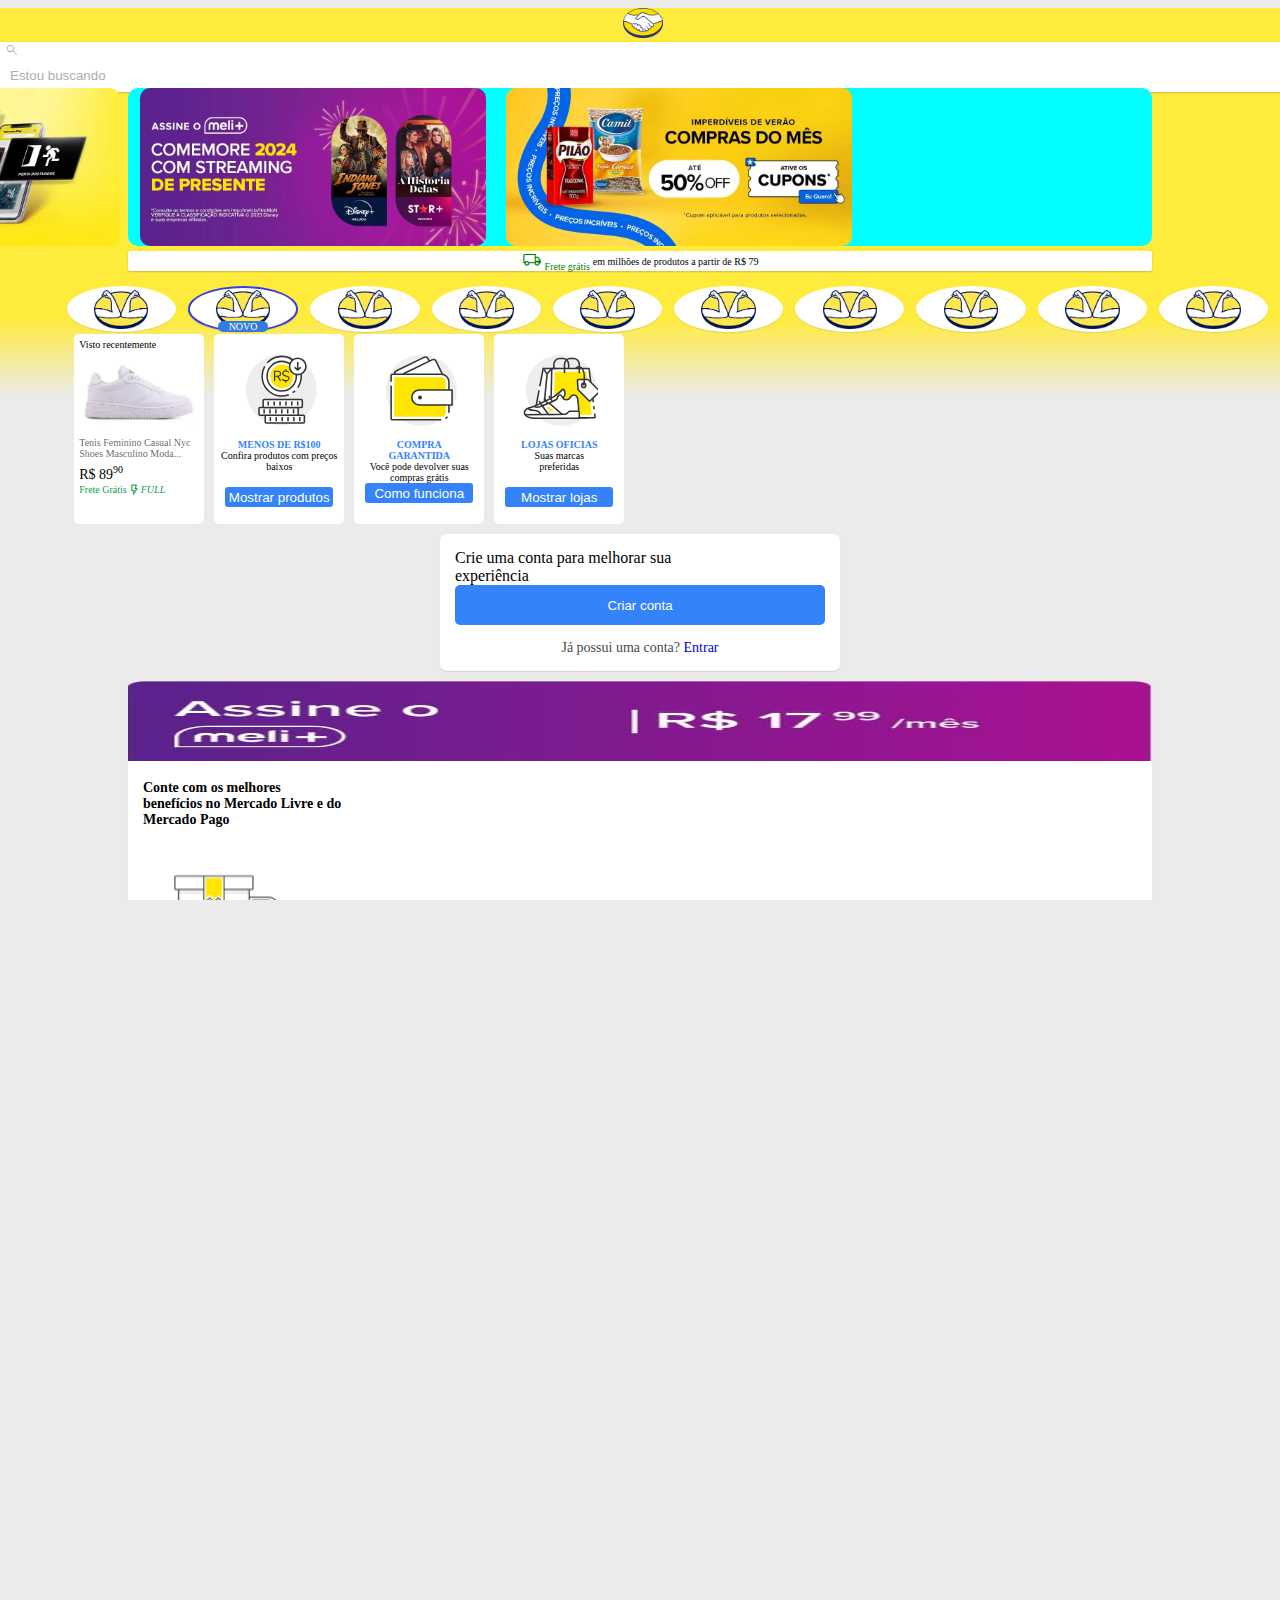
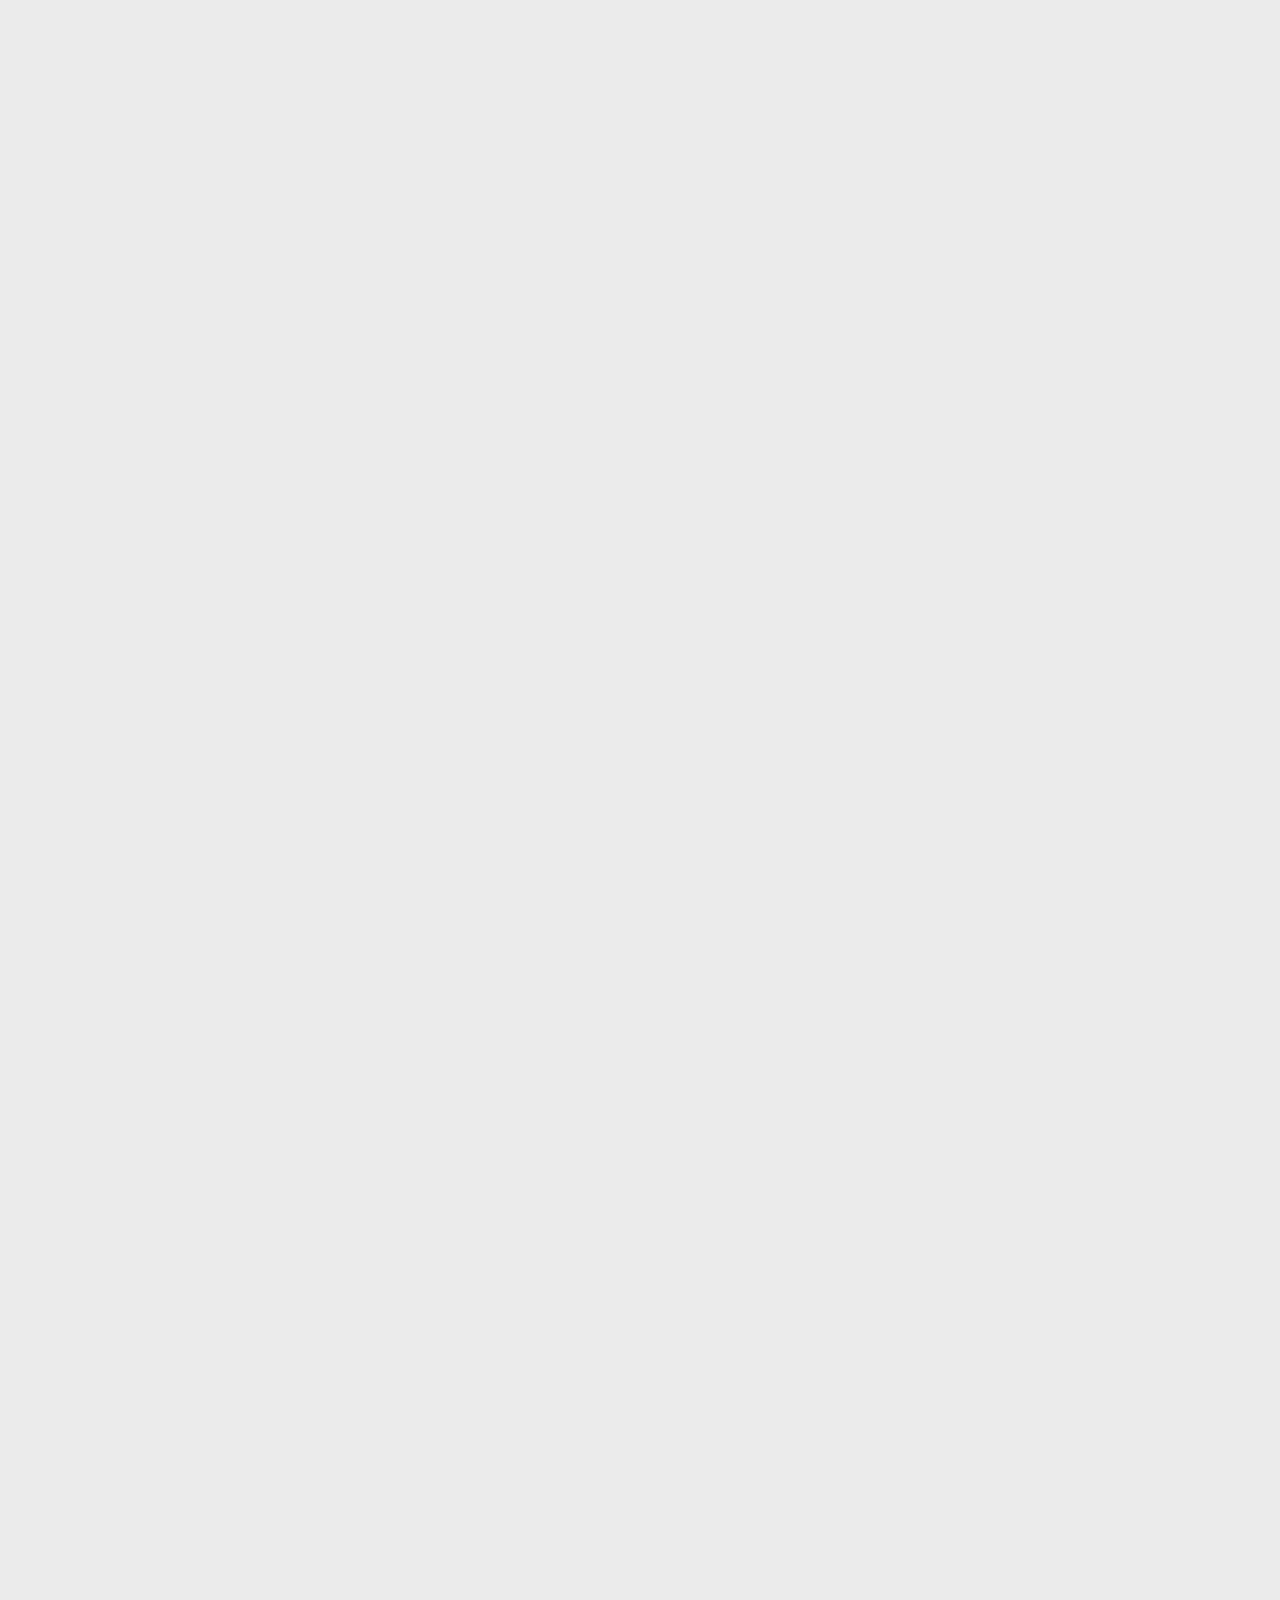
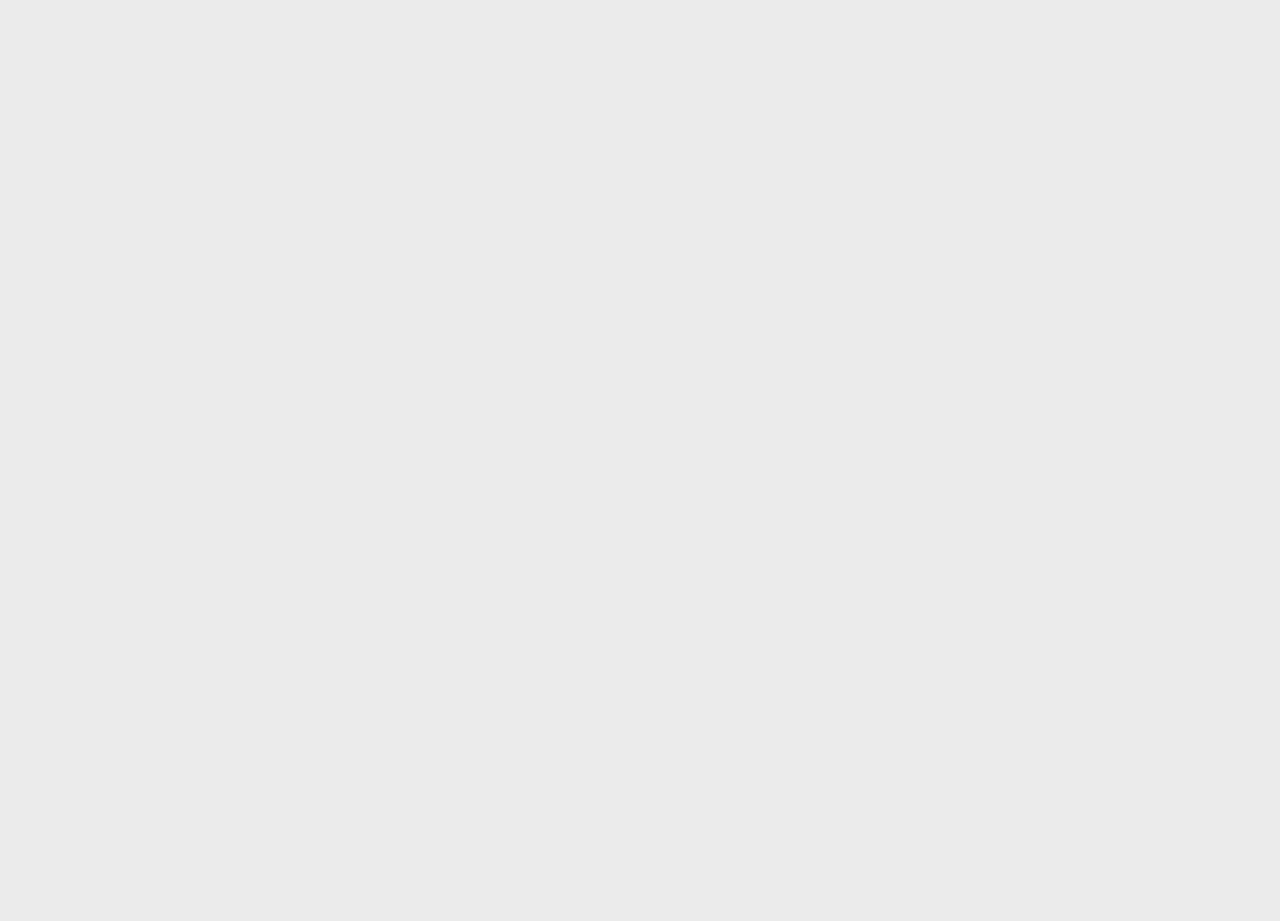
==== index.html @ 7c356e2c "adicionei slide 4" ====
<!DOCTYPE html>
<html lang="pt-BR">
<head>
    <meta charset="UTF-8">
    <meta name="viewport" content="width=device-width, initial-scale=1.0">
    <link href="https://cdn.jsdelivr.net/npm/bootstrap@5.3.2/dist/css/bootstrap.min.css" rel="stylesheet" integrity="sha384-T3c6CoIi6uLrA9TneNEoa7RxnatzjcDSCmG1MXxSR1GAsXEV/Dwwykc2MPK8M2HN" crossorigin="anonymous">
    <link rel="stylesheet" href="https://fonts.googleapis.com/css2?family=Material+Symbols+Outlined:opsz,wght,FILL,GRAD@20..48,100..700,0..1,-50..200"/>
    <link rel="stylesheet" href="https://fonts.googleapis.com/css2?family=Material+Symbols+Outlined:opsz,wght,FILL,GRAD@20..48,100..700,0..1,-50..200" />
    <link rel="stylesheet" href="style.css">
    <title>Document</title>
</head>
<body> 
    <header  class="container.fluid bgContainer">
        <div class="row">
            <div class="col-12 lineOne">
                <div class="row">
                    <div class="col-2 colLogo" >
                        <img class="img-fluid logoMercadoLivre" src="img/Mercado-Livre-Icon-Logo-Vector.svg-.png" alt="">
                    </div>
                    <div class="col-7 containerInput">
                        <div class="d-flex inputElements">
                            <span class="material-symbols-outlined">search</span>
                            <input class="searchInput" type="text" placeholder="Estou buscando">
                        </div>
                    </div>
                    <div class="col-3">
                        <div class="row conteinerIcons">
                            <div class="col-6 d-flex align-items-center justify-content-center">
                                <span class="material-symbols-outlined">menu</span>
                            </div>
                            <div class="col-6 d-flex align-items-center justify-content-start">
                                <span class="material-symbols-outlined">shopping_cart</span>
                            </div>
                        </div>
                    </div>
                </div>
            </div>
            <div class="col-12 linetwo">
                <div class="row secondLine">
                    <div class="col-1 d-flex justify-content-center align-items-center divIcon">
                        <span class="material-symbols-outlined">location_on</span>
                    </div>
                    <div class="col-10 textSecondLine">Digite seu endereço</div>
                </div>
            </div>
            <div class="col-12 gradient"></div>
        </div>
    </header>
    <div  class="container slide ">
        <div class="row d-flex justify-content-center">
            <div data-js="imagensContainer" class="col-10 col-sm-12" style="background-color: aqua;"></div>
            <!-- <div class="col-3">S</div> -->
        </div>
        <div class="row infosFrete">
            <div class="col-11"><span class="d-flex align-items-center"><span class="material-symbols-outlined">
                local_shipping
                </span>Frete grátis</span> em milhões de produtos a partir de R$ 79</div>
        </div>
    </div>
    <div>
        <div  class="containerSlide2">
            <div data-js="SecondimagensContainer" class="col-12"></div>
        </div>
        <div  class="containerSlide3">
            <div data-js="thirdImagensContainer" class="col-12">
                <div class="cards cardOne">
                    <p id="visto">Visto recentemente</p>
                   <figure class="imageContainer">
                    <img src="img/tenis.webp" alt="tenis branco visto de lado">
                   </figure>
                    <p>Tenis Feminino Casual Nyc Shoes Masculino Moda...</p>
                    <p><span class="preco">R$ 89<sup>90</sup></span></p>
                    <p>
                        <span class="frete">Frete Grátis
                        <span class="material-symbols-outlined rayIcon">flash_on</span> 
                        <span class="italic">FULL</span>
                        </span>
                    </p>
                </div>
                <div class="cards cardTwo">
                    <figure class="iconContainer">
                        <img src="svg/iconCoin.svg" alt="icon dinheiro">
                    </figure>
                    <p class="blueTitle">MENOS DE <span>R$100</span> </p>
                    <p class="description">Confira produtos com preços baixos</p>
                    <button class="blueButton">Mostrar produtos</button>
                </div>
                <div class="cards">
                    <figure class="iconContainer">
                        <img src="svg/iconwallet.svg" alt="icon segurança">
                    </figure>
                    <p class="blueTitle">COMPRA <br> GARANTIDA</p>
                    <p class="description compra">Você pode devolver suas compras grátis</p>
                    <button class="blueButton">Como funciona</button>
                </div>
                <div class="cards">
                    <figure class="iconContainer">
                        <img src="svg/iconShop.svg" alt="icon loja">
                    </figure>
                    <p class="blueTitle">LOJAS OFICIAS</p>
                    <p class="description">Suas marcas <br>  preferidas</p>
                    <button class="blueButton">Mostrar lojas</button>
                </div>
            </div>
        </div>    
    </div>
    <div  class="container-fluid loginCard">
        <div class="row ">
            <div class="col-12 loginContainer">
                <div class="col-12">
                    <p>Crie uma conta para melhorar sua <br> experiência</p>
                </div>
                <div class="col-12 buttonContainer">
                    <button>Criar conta</button>
                </div>
                <div class="col-12 signInContainer">
                    <p>Já possui uma conta? <a href="#">Entrar</a></p>
                </div>
            </div>
        </div>
    </div>
    <div  class="container-fluid">
        <div class="row">
            <div class="col-12 assineContainer">
                <div class="col-12 assineHeader">
                    <img src="img/assine.jpeg" alt="">
                </div>
                <div class="col-12 assineBody">
                    <p>Conte com os melhores<br> benefícios no Mercado Livre e do <br> Mercado Pago</p>
                    <div class="row">
                        <div class="col-2">
                            <img class="assineImagens" src="img/truck Icon.png" alt="">
                        </div>
                        <div class="col-10 assinarInternalText">Frete grátis em milhões de produtos a partir de R$29</div>
                    </div>
                    <div class="row">
                        <div class="col-2">
                            <img class="assineImagens" src="img/disney.jpg" alt="">
                        </div>
                        <div class="col-10 assinarInternalText">Disney<sup>+</sup> e Stars<sup>+</sup> sem custo</div>
                    </div>
                    <div class="row">
                        <div class="col-2">
                            <img class="assineImagens" src="img/diezer.png" alt="">
                        </div>
                        <div class="col-10 assinarInternalText">Deezer Premium 12 meses sem custo</div>
                    </div>
                    <div class="row">
                        <div class="col-2">
                            <img class="assineImagens" src="img/carro.png" alt="">
                        </div>
                        <div class="col-10 assinarInternalText">60% OFF no Ultrapasse e outros benefícios</div>
                    </div>
                </div>
                <div class="row assinarFooter">
                    <div class="col-10 assinarInternalText">Assinar o Meli+</div>
                    <div class="col-2 assinarIcon"><span class="material-symbols-outlined">
                        chevron_right
                        </span></div>
                </div>
            </div>
        </div>
    </div>
    <div  class="container-fluid">
        <div class="row">
            <div class="col-12 products">
                <div class="row produtosContainer">
                    <div class="col-12 productsHeader">Ofertas do dia</div>
                   
                        <div class="cards cardOne  cardsProducts">
                           <figure class="imageContainer">
                            <img width="150" height="150" decoding="async" src='img/prod4.jpeg' alt="">
                           </figure>
                            <div class="productsInternalTexts">
                                <p>Smartphone Samsung Galaxy A04e 64gb...</p>
                                <p><del>R$ 1.099</del></p>
                                <p><span class="preco">R$ 559<sup>49% OFF</sup></span></p>
                                <p class="subInfo">em <span>10x R$ 87,90 sem juros</span></p>
                                <p>
                                    <span class="frete">Frete Grátis
                                    <span class="material-symbols-outlined rayIcon">flash_on</span>
                                    <span class="italic">FULL</span>
                                    </span>
                                </p>
                            </div>
                        </div>
                        <div class="cards cardOne  cardsProducts">
                           <figure class="imageContainer">
                            <img width="150" height="150" decoding="async" src='img/prod3.jpeg' alt="">
                           </figure>
                            <div class="productsInternalTexts">
                                <p>Notebook Samsung Galaxy Book Go...</p>
                                <p><del>R$ 1.999</del></p>
                                <p><span class="preco">R$ 1.399<sup>30% OFF</sup></span></p>
                                <p class="subInfo">em <span>10x R$ 87,90 sem juros</span></p>
                                <p>
                                    <span class="frete">Frete Grátis
                                    <span class="material-symbols-outlined rayIcon">flash_on</span>
                                    <span class="italic">FULL</span>
                                    </span>
                                </p>
                            </div>
                        </div>
                        <div class="cards cardOne  cardsProducts">
                           <figure class="imageContainer">
                            <img width="150" height="150" decoding="async" src='img/prod2.jpeg' alt="">
                           </figure>
                            <div class="productsInternalTexts">
                                <p>Bicicleta Aro 29 Krw Alumínio 24 Vel Freio...</p>
                                <p><del>R$ 1.899</del></p>
                                <p><span class="preco">R$ 879<sup>53% OFF</sup></span></p>
                                <p class="subInfo">em <span>10x R$ 87,90 sem juros</span></p>
                                <p>
                                    <span class="frete">Frete Grátis
                                    <span class="material-symbols-outlined rayIcon">flash_on</span>
                                    <span class="italic">FULL</span>
                                    </span>
                                </p>
                            </div>
                        </div>
                        <div class="cards cardOne  cardsProducts">
                           <figure class="imageContainer">
                            <img width="150" height="150" decoding="async" src='img/prod1.jpeg' alt="">
                           </figure>
                            <div class="productsInternalTexts">
                                <p>Smart TV Smasumg BET-B HD 32" Bivolt</p>
                                <p><del>R$ 1.839</del></p>
                                <p><span class="preco">R$ 89<sup>40% OFF</sup></span></p>
                                <p class="subInfo">em <span>10x R$ 87,90 sem juros</span></p>
                                <p>
                                    <span class="frete">Frete Grátis
                                    <span class="material-symbols-outlined rayIcon">flash_on</span>
                                    <span class="italic">FULL</span>
                                    </span>
                                </p>
                            </div>
                        </div>
                
                    <div class="row assinarFooter">
                        <div class="col-10 assinarInternalText">Mostrar todas as ofertas</div>
                        <div class="col-2 assinarIcon"><span class="material-symbols-outlined">
                            chevron_right
                            </span></div>
                    </div>
                </div>
            </div>
        </div>
    </div>
    <div  class="container benefitsContainer">
        <div class="row ">
            <p>Benefícios em conteúdo</p>
            <div class="col-6 contentOne">
              <div class="cardBeneficio">
                <img class="centralIcon" src="img/disney.jpg" alt="">
               <figure class="bgImage">
                <img src="img/beneficio1.jpeg" alt="">
               </figure>
               <div class="gradientBlue"></div>
               <p class="mainText">Sem custo com Meli+</p>
               <p class="secondParagraphs">Disney<sup>+</sup> e Stars<sup>+</sup> </p>
              </div>
            </div>
            <div class="col-6 contentOne contentTwo">
                <div class="cardBeneficio">
                  <img class="centralIcon" src="img/hbo.png" alt="">
                 <figure class="bgImage">
                  <img src="img/bg2.jpeg" alt="">
                 </figure>
                 <div class="gradientBlue"></div>
                 <p class="mainText">15% OFF</p>
                 <p class="secondParagraphs2">HBO Max </p>
                </div>
              </div>
        </div>
    </div>
    <div  class="container-fluid">
        <div class="row">
            <div class="col-12 products">
                <div class="row produtosContainer">
                    <div class="col-12 productsHeader">Mais vendidos da semana</div>
                   
                        <div class="cards cardOne  cardsProducts">
                           <figure class="imageContainer">
                            <img width="150" height="150" decoding="async" src='img/liqui.jpeg' alt="">
                           </figure>
                            <div class="productsInternalTexts">
                                <p>Liquidificador Easy Power 550w 1,9 Litros</p>
                                <p><del>R$ 186,24</del></p>
                                <p><span class="preco">R$ 94<sup id="sup1">52</sup><sup id="sup2"> 49% OFF</sup></span></p>
                                <p class="subInfo">em <span>6x R$ 15,7 sem juros</span></p>
                                <p>
                                    <span class="frete">Frete Grátis
                                    <span class="material-symbols-outlined rayIcon">flash_on</span>
                                    <span class="italic">FULL</span>
                                    </span>
                                </p>
                            </div>
                        </div>
                        <div class="cards cardOne  cardsProducts">
                           <figure class="imageContainer">
                            <img width="150" height="150" decoding="async" src='img/caneta.jpeg' alt="">
                           </figure>
                            <div class="productsInternalTexts">
                                <p>kit Canetas Marcador Permanente Ponta...</p>
                                <p><span class="preco">R$ 101<sup id="sup1">50</sup></span></p>
                                <p class="subInfo">em <span>12x R$ 9,87</span></p>
                                <p>
                                    <span class="frete">Frete Grátis</span>
                                </p>
                            </div>
                        </div>
                        <div class="cards cardOne  cardsProducts">
                           <figure class="imageContainer">
                            <img width="150" height="150" decoding="async" src='img/som.jpeg' alt="">
                           </figure>
                            <div class="productsInternalTexts">
                                <p>Alto-falante jbl CLip 4 Portátil Com Bluetooth...</p>
                                <p><span class="preco">R$ 335</span></p>
                                <p class="subInfo">em 12x R$ 32,48 sem juros</p>
                                <p>
                                    <span class="frete">Frete Grátis
                
                                    </span>
                                </p>
                            </div>
                        </div>
                        <div class="cards cardOne  cardsProducts">
                           <figure class="imageContainer">
                            <img width="150" height="150" decoding="async" src='img/calça.jpeg' alt="">
                           </figure>
                            <div class="productsInternalTexts">
                                <p>Calça Jeans Sawary Feminina Boot Cut Flar...</p>
                                <p><del>R$ 159</del></p>
                                <p><span class="preco">R$ 118<sup id="sup1">75</sup><sup id="sup2">25% OFF</sup></span></p>
                                <p class="subInfo">em <span>12x R$ 11,54</span></p>
                                <p>
                                    <span class="frete">Frete Grátis</span>
                                </p>
                            </div>
                        </div>
                
                    <div class="row assinarFooter">
                        <div class="col-10 assinarInternalText">Ir para Mais Vendidos</div>
                        <div class="col-2 assinarIcon"><span class="material-symbols-outlined">
                            chevron_right
                            </span></div>
                    </div>
                </div>
            </div>
        </div>
    </div>

    <div   class="container-fluid categoriaContainer">
        <div class="row">
            <div class="col-12 promocard">
                <figure class="bgImgCard">
                    <img src="img/promo.jpeg" alt="">
                </figure>
                <figure class="iconCard">
                    <img src="img/vaio.jpeg" alt="">
                </figure>
                <div class="textsCard">
                    <p>TECNOLOGIA JAPONESA</p>
                    <p>GRANDES OFERTAS <br> PARA PRESENTEAR</p>

                    <a href="#">Confira
                        <span class="material-symbols-outlined">
                            chevron_right
                            </span>
                    </a>
                </div>
            </div>
        </div>
    </div>

    <div  class="container-fluid categoriaContainer">
        <did class="row">
            <p>Categorias</p>
            <div class="col-12 cardsContainer">
                <div class="categoriaCard">
                    <figure>
                        <img src="img/carro2.webp" alt="">
                    </figure>
                    <p>Carros, Motos e Outros</p>
                </div>
                <div class="categoriaCard">
                    <figure>
                        <img src="img/pneu.webp" alt="">
                    </figure>
                    <p>Carros, Motos e Outros</p>
                </div>
                <div class="categoriaCard">
                    <figure>
                        <img src="img/cadeira.webp" alt="">
                    </figure>
                    <p>Casa, Móveis e Decoração</p>
                </div>
                <div class="categoriaCard">
                    <figure>
                        <img src="img/roupa.webp" alt="">
                    </figure>
                    <p>Calçados, Roupas e...</p>
                </div>
                <div class="categoriaCard">
                    <figure>
                        <img src="img/notebook.webp" alt="">
                    </figure>
                    <p>Informática</p>
                </div>
                <div class="categoriaCard">
                    <figure>
                        <img src="img/home_mobile-button-category.webp" alt="">
                    </figure>
                    <p>Celulares e Telefones</p>
                </div>
                <div class="categoriaCard">
                    <figure>
                        <img src="img/lavar roupa.webp" alt="">
                    </figure>
                    <p>Eletrodomésticos</p>
                </div>
                <div class="categoriaCard">
                    <figure>
                        <img src="img/ferramenta.webp" alt="">
                    </figure>
                    <p>Ferramentas</p>
                </div>
                <div class="categoriaCard">
                    <figure>
                        <img src="img/home_audio-92-category.webp" alt="">
                    </figure>
                    <p>Eletrônicos, Áudio e Vídeo</p>
                </div>
            </div>
        </did>
    </div>
    <div class="container-fluid containerSlide4">
        <div class="row slide4">
           <div data-js="slide4Container" class="slide4Container">
            <div data-js="slide1" class="col-12 slide1">
                <img src="svg/iconCoin.svg" alt="">
                <p class="firstp">Escolha como pagar</p>
                <p>Com o Mercado Pago, você paga com cartão, boleto ou Pix. Você
                    também pode pagar até 12x no boleto com o Mercado Crédito.
                </p>
                <p class="blueTitle">Como pagar com Mercado Pago</p>
            </div>
            <div data-js="slide1" class="col-12 slide1">
                <img src="svg/iconwallet.svg" alt="">
                <p class="firstp">Escolha como pagar</p>
                <p>Com o Mercado Pago, você paga com cartão, boleto ou Pix. Você
                    também pode pagar até 12x no boleto com o Mercado Crédito.
                </p>
                <p class="blueTitle">Como pagar com Mercado Pago</p>
            </div>
            <div data-js="slide1" class="col-12 slide1">
                <img src="svg/iconShop.svg" alt="">
                <p class="firstp">Escolha como pagar</p>
                <p>Com o Mercado Pago, você paga com cartão, boleto ou Pix. Você
                    também pode pagar até 12x no boleto com o Mercado Crédito.
                </p>
                <p class="blueTitle">Como pagar com Mercado Pago</p>
            </div>
           </div>
           <div>abs</div>
        </div>
    </div>

    <script src="app.js"></script>
</body>
</html>
---- style.css ----
:root {
    --greenText: #0f9e54;
    --blueText: #3483fa;
    --elementsColor: #fff;
}


* {
    margin: 0;
    padding: 0;
    box-sizing: border-box;
}

body,
html {
    height: 100vh;
    overflow-x: hidden;
    background-color: #ebebeb;
}

.bgContainer {

    background-color: #ffeb3b;
    height: 280px;
}

.lineOne {
    margin-top: 8px;
}

.colLogo {
    /* background-color: antiquewhite; */
    margin: 0px;
    padding: 0px;
    text-align: center;
}

.logoMercadoLivre {
    margin-left: 6px;
    /* height: 40px; */
    width: 40px;
    height: 30px;
}

.containerInput {
    margin: 0px;
    padding: 0px;
}

.inputElements {
    background-color: white;
    box-shadow: 0 1px 2px 0 rgba(0, 0, 0, .2);
}

.inputElements span {
    width: 24px;
    display: flex;
    justify-content: center;
    align-items: center;
    font-size: 16px;
    color: gray;
    font-weight: 200;
}

.searchInput {
    width: 100%;
    outline: none;
    border: none;
    border-radius: 2px;
    /* height: 100%; */
    padding-left: 10px;
    height: 34px;

}

.searchInput::placeholder {
    color: rgb(173, 173, 173);
}

.conteinerIcons>div>span {
    font-weight: 200;
    padding: 0px;
    margin: 0px;
    font-size: 28px;
}

.conteinerIcons>div {
    padding: 0px;
    margin: 0px;

}

.conteinerIcons>div:nth-child(2) {
    display: flex;
    align-items: center;

}

.secondLine {
    margin-top: 12px;
    font-size: 13px;
    color: rgb(122, 122, 122);
}

.divIcon {
    /* background-color: cadetblue; */
    text-align: center;
}

.divIcon>span {
    width: 10%;
    font-size: 13px;
}

.textSecondLine {
    padding: 0px;
}

.gradient {
    position: relative;
    margin-top: 25px;
    height: 190px;
    background-image: linear-gradient(180deg, #ffeb3b 50%, #ebebeb 92%);
}

.slide {
    position: relative;
    top: -200px;
    /* background-color: rebeccapurple;  */
    margin: 0px;
    padding: 0px;
    margin: 0 auto;

}

[data-js="imagensContainer"] {
    display: flex;
    padding: 0;
    /* overflow-x: scroll; */
    scrollbar-width: thin;
    border-radius: 10px;
    /* max-width: 346px; */
    min-width: 345px;
    height: 158.22px;
    margin: 0 auto;
    width: 80%;
}

/* [data-js="imagensContainer"]::-webkit-scrollbar {
    display: none;

} */

[data-js="imagensContainer"] img {
    min-width: 338px;
    width: 100%;
    height: 100%;
    transition: 0.4s cubic-bezier(0.25, 0.46, 0.45, 0.94);
    border-radius: 10px;
}

.item {
    max-width: 100%;
    transition: 0.4s cubic-bezier(0.25, 0.46, 0.45, 0.94);
    margin: 0px 20px 0px 0px;
    /* transform: translateX(-5px); */
}



.item:first-child {
    margin-left: -106%;
}

.infosFrete {
    display: flex;
    justify-content: center;
    /* margin: 0 auto; */
    font-size: 10px;
    height: 20px;
    /* text-align: center; */
    margin-top: 5px;
    /* width: 350px; */
}

.infosFrete div {
    display: flex;
    justify-content: center;
    align-items: center;
    min-width: 342px;
    margin: 0 auto;
    width: 80%;
    /* background-color: rgb(22, 115, 197); */
    border-radius: 2px;
    background-color: #ffffff;
    box-shadow: 0 1px 2px 0 rgba(0, 0, 0, .2);
    padding: 3px;
}

.infosFrete div span span {
    font-weight: 300;
    font-size: 20px;

}

.infosFrete div span {
    color: green;
    margin-right: 3px;

}

.containerSlide2 {
    /* background-color: #0f9e54;  */
    position: relative;
    display: flex;
    align-items: center;
    justify-content: center;
    top: -190px;
}

[data-js="SecondimagensContainer"] {
    position: relative;
    display: flex;
    /* top: -180px; */
    font-size: 10px;
    margin: 0 auto;
    overflow-x: scroll;
    /* background-color: aquamarine; */
    padding-left: 5.2%;

}

[data-js="SecondimagensContainer"]::-webkit-scrollbar {
    display: none;

}

.imgAndTextContainer {
    display: flex;
    flex-direction: column;
    align-items: center;
    text-align: center;
    position: relative;
    /* padding: 0px 6px; */
    /* margin: 0 auto; */
    margin: 5px 12px -12px 0px;
}

.imgAndTextContainer:first-child {
    padding: 0px;
}

.imgAndTextContainer:nth-child(1) {
    /* background-color: #a36f28; */
    margin-left: 0px;

}

.imgAndTextContainer:nth-child(2)::before {
    position: absolute;
    content: 'NOVO';
    width: 50px;
    top: 35px;
    border-radius: 10px;
    color: white;
    background-color: rgb(52, 122, 226);

}

.circImg {
    display: flex;
    flex-direction: column;
    align-items: center;
    justify-content: center;
    border-radius: 50%;
    background-color: rgb(255, 255, 255);
    /* margin-right: 10px; */
    min-width: 46px;
    height: 46px;
    box-shadow: 0 1px 1px 0 rgba(0, 0, 0, .1)
}

.imgAndTextContainer:nth-child(2) .circImg {
    border: 2px solid rgb(52, 64, 226);
}

[data-js="SecondimagensContainer"] img {
    width: 50%;

}

.imgAndTextContainer p {
    margin-top: 3px;
}

.containerSlide3 {
    position: relative;
    top: -190px;
    /* background-color: rgb(168, 62, 62); */
    margin: 0 auto;
    /* max-width: 346px; */


}

[data-js="thirdImagensContainer"] {
    /* max-width: 420px; */
    display: flex;
    flex-direction: row;
    overflow-x: scroll;
    padding-left: 5.8%;
    /* background-color: #cbf876; */
    margin-bottom: 10px;

}

[data-js="thirdImagensContainer"]::-webkit-scrollbar {
    display: none;

}

.cards {
    font-size: 12px;
    min-width: 130px;
    max-width: 130px;
    background-color: white;
    padding: 5px;
    border-radius: 5px;
    font-size: 10px;
    max-height: 190px;
    min-height: 190px;
}

.cards:not(.cardOne) {
    margin-left: 10px;
    text-align: center;
}

#visto {
    font-weight: 500;
    margin: 0px 0px 12px 0px;
    font-size: 10px;
}

.cardOne p:nth-child(1) {
    font-weight: 300;
    margin: 0px 0px 12px 0px;
    font-size: 13px;
}

.cardOne p:nth-child(3) {
    margin-bottom: 5px;
    color: #0000009f;
}

.cardOne sup {
    top: -0.3em;

}

.cardOne figure {
    width: 100%;
    margin: 0px 0px 10px 0px;
}

.cardOne figure img {
    width: 120px;
}

.cardOne figure img {
    width: 100%;
}

.cardOne p:nth-child(4) {
    margin-bottom: 0px;
    margin-top: 4px;

}

.cardOne .preco {
    font-size: 14px;
    font-weight: 400;
    color: #000000;

}

.cardOne .preco sup {
    font-size: 10px;

}

.cardOne .frete {
    display: flex;
    align-items: center;
    color: var(--greenText);
    font-size: 10px;
    /* background-color: var(---greenText); */
}

.cardOne .rayIcon {
    font-size: 14px;

}

.cardOne .italic {
    font-style: italic;
}


.iconContainer {
    margin: 10px 0px;
}

.iconContainer img {
    width: 65%;

}

.blueTitle {
    font-weight: 600;
    margin: 0px;
    color: var(--blueText);
}

.description {
    margin: 0px 0px 15px 0px;
}

.blueButton {
    width: 90%;
    color: white;
    border: none;
    background-color: var(--blueText);
    height: 20px;
    border-radius: 3px;

}

.compra {
    margin: 0px;
}


.loginCard {
    position: relative;
    top: -190px;
    margin-bottom: 10px;
    /* background-color: #0f9e54; */
}

.loginContainer {
    margin: 0 auto;
    max-width: 400px;
    background-color: var(--elementsColor);
    /* width: 94%; */
    /* min-width: 350px; */
    padding: 15px;
    border-radius: 7px;
    min-width: 342px;
    width: 80%;
    box-shadow: 0 1px 1px 0 rgba(0, 0, 0, .1)
}

.oi {
    height: 100vh;
}

.buttonContainer button {
    width: 100%;
    margin: 0px;
    height: 40px;
    border: none;
    background-color: var(--blueText);
    color: var(--elementsColor);
    border-radius: 5px;
    font-weight: 400;
}

.signInContainer {
    text-align: center;
    margin-top: 15px;
}

.signInContainer p {
    font-size: 14px;
    color: #494949;
}

.signInContainer a {
    text-decoration: none;
}

.assineContainer {
    margin: 0 auto;
    position: relative;
    top: -190px;
    background-color: var(--elementsColor);
    border-radius: 7px;
    min-width: 342px;
    width: 80%;
    padding: 0px;
    box-shadow: 0 1px 1px 0 rgba(0, 0, 0, .1);
    margin-bottom: 15px;

}

.assineHeader {
    margin: 0px;
}

.assineHeader img {
    width: 100%;
    height: 80px;
}

.assineBody {
    padding: 15px;

}

.assineBody>p {
    font-size: 14px;
    font-weight: 600;
}

.assineImagens {
    width: 120%;
}


.assineBody .row {
    display: flex;
    align-items: center;
    margin-bottom: 10px;
}

.assinarInternalText {
    font-size: 14px;
}


.assinarFooter {
    width: 100%;
    margin: 0px !important;
    /* padding: 0px; */
    /* height: 30px; */
    padding: 9px 0px;
    /* background-color: #0f9e54; */
    border-top: 1px solid rgba(131, 131, 131, 0.24);
    font-weight: 500;
    color: var(--blueText);

}

.assinarInternalText {
    display: flex;
    align-items: center;
}

.assinarInternalText sup {
    margin: 9px 4px 0px 0px;
}

.assinarIcon {
    padding: 0px;
    display: flex;
    align-items: center;
    justify-content: end;
}

.products {
    position: relative;
    top: -190px;
    /* background-color: #3483fa; */
    display: flex;
    justify-content: center;

}

.produtosContainer {
    background-color: var(--elementsColor);
    /* padding: 10px; */
    display: flex;
    justify-content: center;
    flex-wrap: wrap;
    /* width: 90%; */
    min-width: 342px;
    width: 80%;
    margin: 0px;
    border-radius: 5px;
    box-shadow: 0 1px 1px 0 rgba(0, 0, 0, .1);
}

.produtosGrid {
    display: none;
    margin: 0px;
    display: grid;
    grid-template-columns: repeat(2, 170px);
    grid-template-rows: repeat(2, 220px);
    /* height: 300px; */
    /* border: 1px solid gray; */
}

.cardsProducts {
    /* display: none; */
    max-width: 170px;
    min-height: 295px;
    border: 1px solid rgba(134, 134, 134, 0.082);
    padding: 2px;
    border-radius: 0px;

}

.cardsProducts figure img {
    background-color: rgba(224, 27, 27, 0.815);
}

.productsHeader {
    padding: 10px;
    font-weight: 500;
}

.productsInternalTexts {
    padding: 0px 0px 0px 8px;
}

.productsInternalTexts .preco {
    /* color: #3483fa; */
    font-size: 22px;
}

.subInfo {
    font-size: 9px;
}

.subInfo span {
    color: var(--greenText);
}

.subInfo {
    font-size: 9px;
}

del {
    color: #757575;
}

.productsInternalTexts p sup {
    color: var(--greenText);
    margin-left: 2px;
    top: -0.9em;
}

.productsInternalTexts p:nth-child(1) {
    margin: 0px 0px 6px 0px;

}

.productsInternalTexts p:nth-child(2) {
    margin: 0px 0px -8px 0px;


}

.productsInternalTexts p:nth-child(3) {
    margin: 4px 0px -5px 0px;
    /* background-color: #0f9e54; */

}

.productsInternalTexts .frete {
    margin: 10px 0px 0px 0px;
    /* background-color: #0f9e54; */

}

.productsInternalTexts .italic {
    font-weight: 800;

}


.benefitsContainer {
    position: relative;
    top: -180px;
    margin-bottom: 20px;

}

.benefitsContainer .row {
    margin: 0 auto;
    min-width: 342px;
    height: 240px;
    width: 80%;
    background-color: var(--elementsColor);
    border-radius: 5px;
    box-shadow: 0 1px 1px 0 rgba(0, 0, 0, .1);
}

.benefitsContainer .row p:first-child {
    display: flex;
    align-items: center;
    margin: 0px;
    border-bottom: 1px solid rgba(134, 134, 134, 0.123);
    border-radius: 5px 5px 0px 0px;
    font-weight: 600;
}

.contentOne {
    text-align: center;
    padding: 0px 4px 0px 12px;
    height: 170px;
}

.contentTwo {
    padding: 0px 12px 0px 4px;
}

.cardBeneficio {
    margin-top: 12px;
    border-radius: 5px;
    text-align: center;
    position: relative;
    height: 170px;
    background-color: #01061d;
}

.bgImage {
    width: 100%;
    border-radius: 5px;
}

.bgImage img {
    width: 100%;
    border-radius: 5px;
}

.centralIcon {

    position: absolute;
    top: 35px;
    left: 54px;
    width: 45px;
    z-index: 2;
    border-radius: 5px;
}

.gradientBlue {
    position: absolute;
    height: 50%;
    top: 31px;
    width: 100%;
    background-image: linear-gradient(180deg, #ff478700 0%, #01061d 100%, #01061d 100%);
}

.mainText {
    position: absolute;
    color: white;
    top: 90px;
    margin: 0px;
    font-weight: 500;
    line-height: 20px;
    width: 100%;
    text-align: center;
}

.secondParagraphs {
    width: 100%;
    position: absolute;
    top: 130px;
    font-size: 11px;
    margin: 0px;
    color: gray;
    text-align: center;
}

.secondParagraphs sup {
    top: -3px;
}

.secondParagraphs2 {
    width: 100%;
    position: absolute;
    top: 108px;
    font-size: 11px;
    margin: 0px;
    color: gray;
    text-align: center;
}

#sup1 {
    /* top: 1px; */
    color: black;
}

#sup2 {
    top: -7px;
    margin-left: 1px;
    font-size: 11px;
}

.categoriaContainer {
    position: relative;
    top: -180px;
    padding: 0px;
    margin-bottom: 10px;
}

.categoriaContainer .row {
    margin: 0 auto;
    min-width: 342px;
    width: 80%;
    background-color: var(--elementsColor);
    border-radius: 5px;
}

.categoriaContainer .row>p {
    display: flex;
    align-items: center;
    margin: 0px;
    height: 40px;
    font-weight: 500;
    border-bottom: 1px solid rgb(226, 226, 226);
}

.cardsContainer {
    display: flex;
    flex-wrap: wrap;
    /* background-color: #3483fa; */
    margin: 5px 0px;
}

.categoriaCard {
    background-color: white;
    max-width: 100px;
    margin: 3px;
    border-radius: 5px;
    border: 1px solid rgb(226, 226, 226);
}

.categoriaCard figure {
    width: 100%;
    background-color: #f1f1f1;
    margin: 0px;
    border-radius: 5px;
    text-align: center;
}

.categoriaCard figure img {
    width: 90%;
}

.categoriaCard p {
    text-align: center;
    font-size: 10px;
    font-weight: 500;
    margin: 3px 0px;
    padding: 10px;
}

.promocard {
    padding: 0px;
    position: relative;
    background-color: #ffc21b;
    border-radius: 5px;
}

.bgImgCard {
    margin: 0px;
    padding: 0px;
    width: 100%;
    border-radius: 5px;
}

.bgImgCard img {
    width: 100%;
    border-radius: 5px 5px 0px 0px;
}

.iconCard {
    position: absolute;
    width: 70px;
    border-radius: 5px;
    bottom: 100px;
    left: 15px;
}

.iconCard img {
    border-radius: 5px;
    /* position: absolute; */
    width: 100%;
}

.textsCard {
    padding: 20px;
}

.textsCard p {
    margin: 0px;
}

.textsCard p:nth-child(1) {
    font-size: 10px;
    font-weight: 500;

}

.textsCard p:nth-child(2) {
    font-weight: 600;

}

.textsCard a {
    display: flex;
    align-items: center;
    text-decoration: none;
    color: #000000;
    font-weight: 600;
    font-size: 10px;

}

.containerSlide4{
    position: relative;
    top: -180px;
    background-color: var(--blueText);
    padding: 0px;

}

.containerSlide4 .row{
    text-align: center;
    margin: 0 auto;
    width: 100%;
    max-width: 384px;
    background-color: var(--elementsColor);
    margin: 0px;
}

.slide4Container{
    display: flex;
    overflow-x: scroll;
}
.slide4Container::-webkit-scrollbar{
    display: none;
}

.slide1{
    padding: 10px;
}

.slide1 p{
    margin: 0px;
    
}
.firstp{
    font-weight: 400;
    font-size: 20px;
   
}

.slide1 p:not(.firstp){
    padding: 5px;
   font-size: 14px;

}

.slide1 p:nth-child(3){
    margin: 0 auto;
   width: 90%;

}

.slide1 img{
   width: 30%;

}
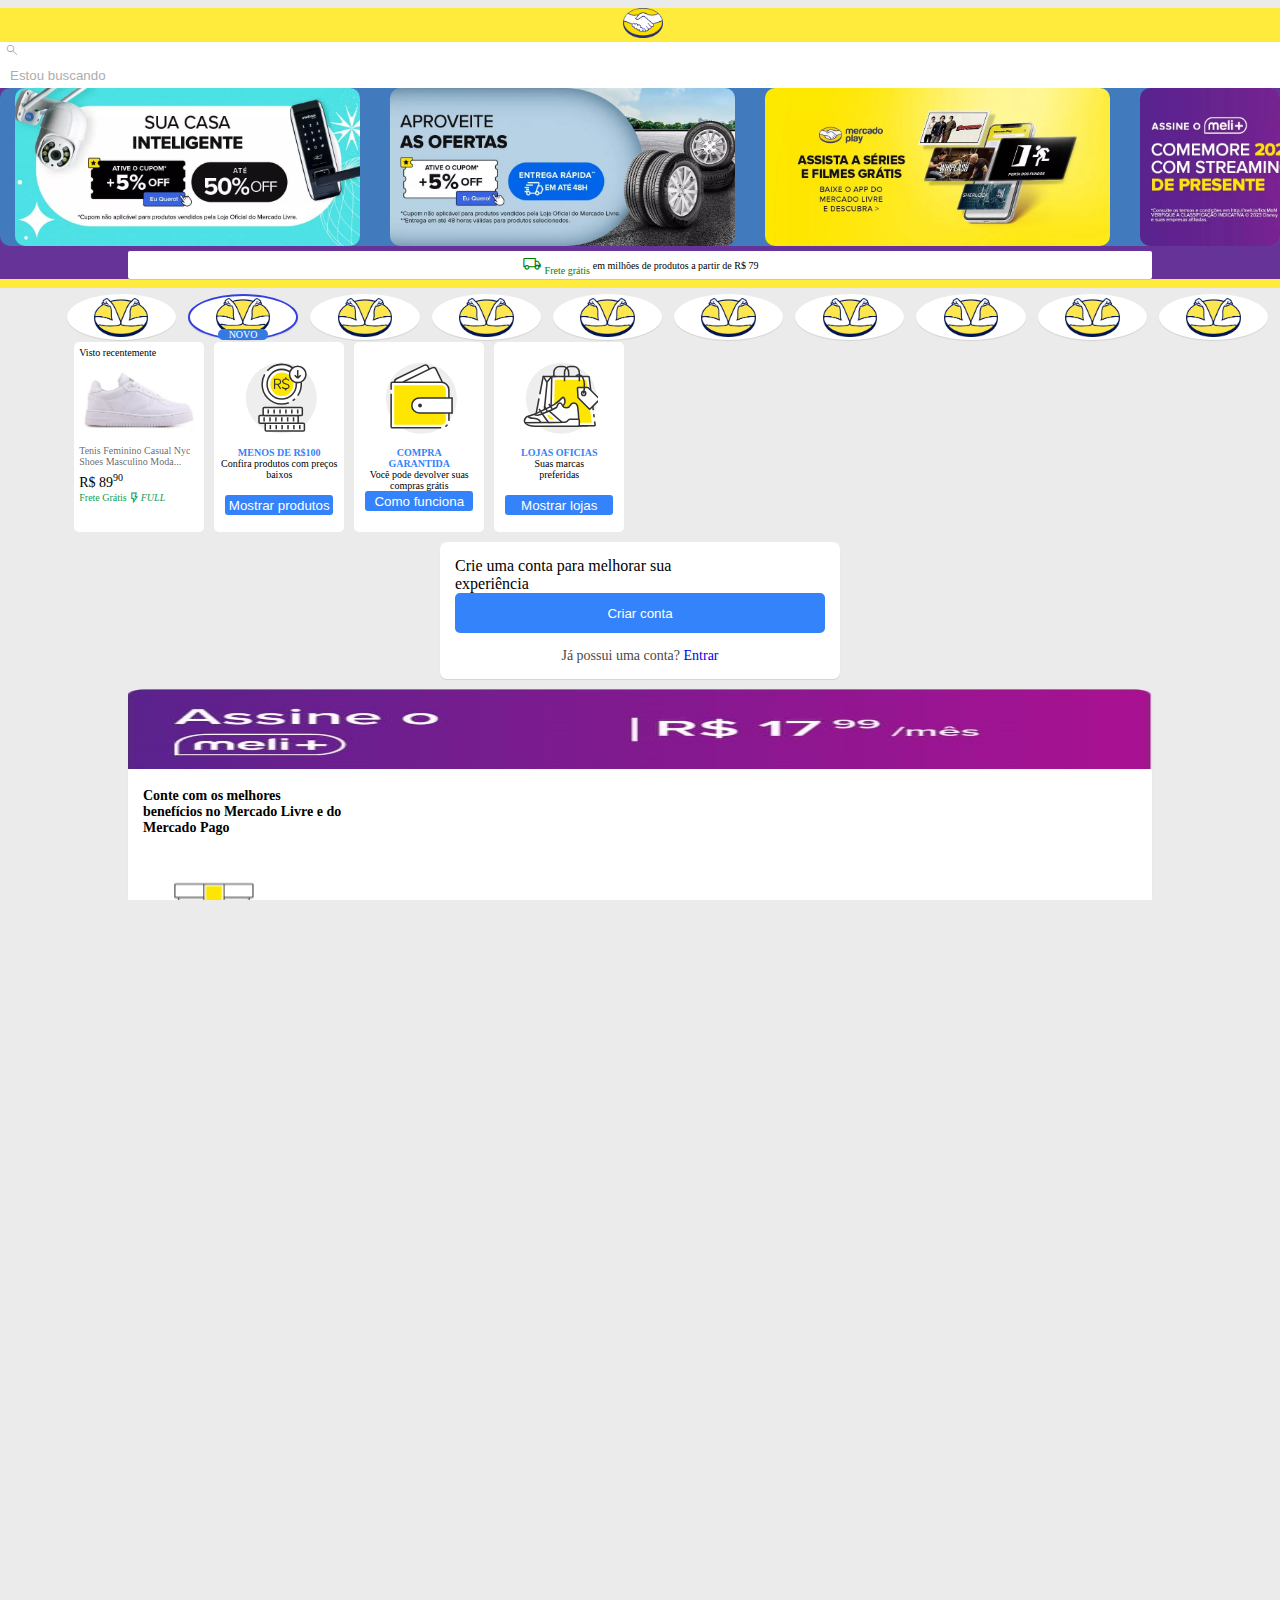
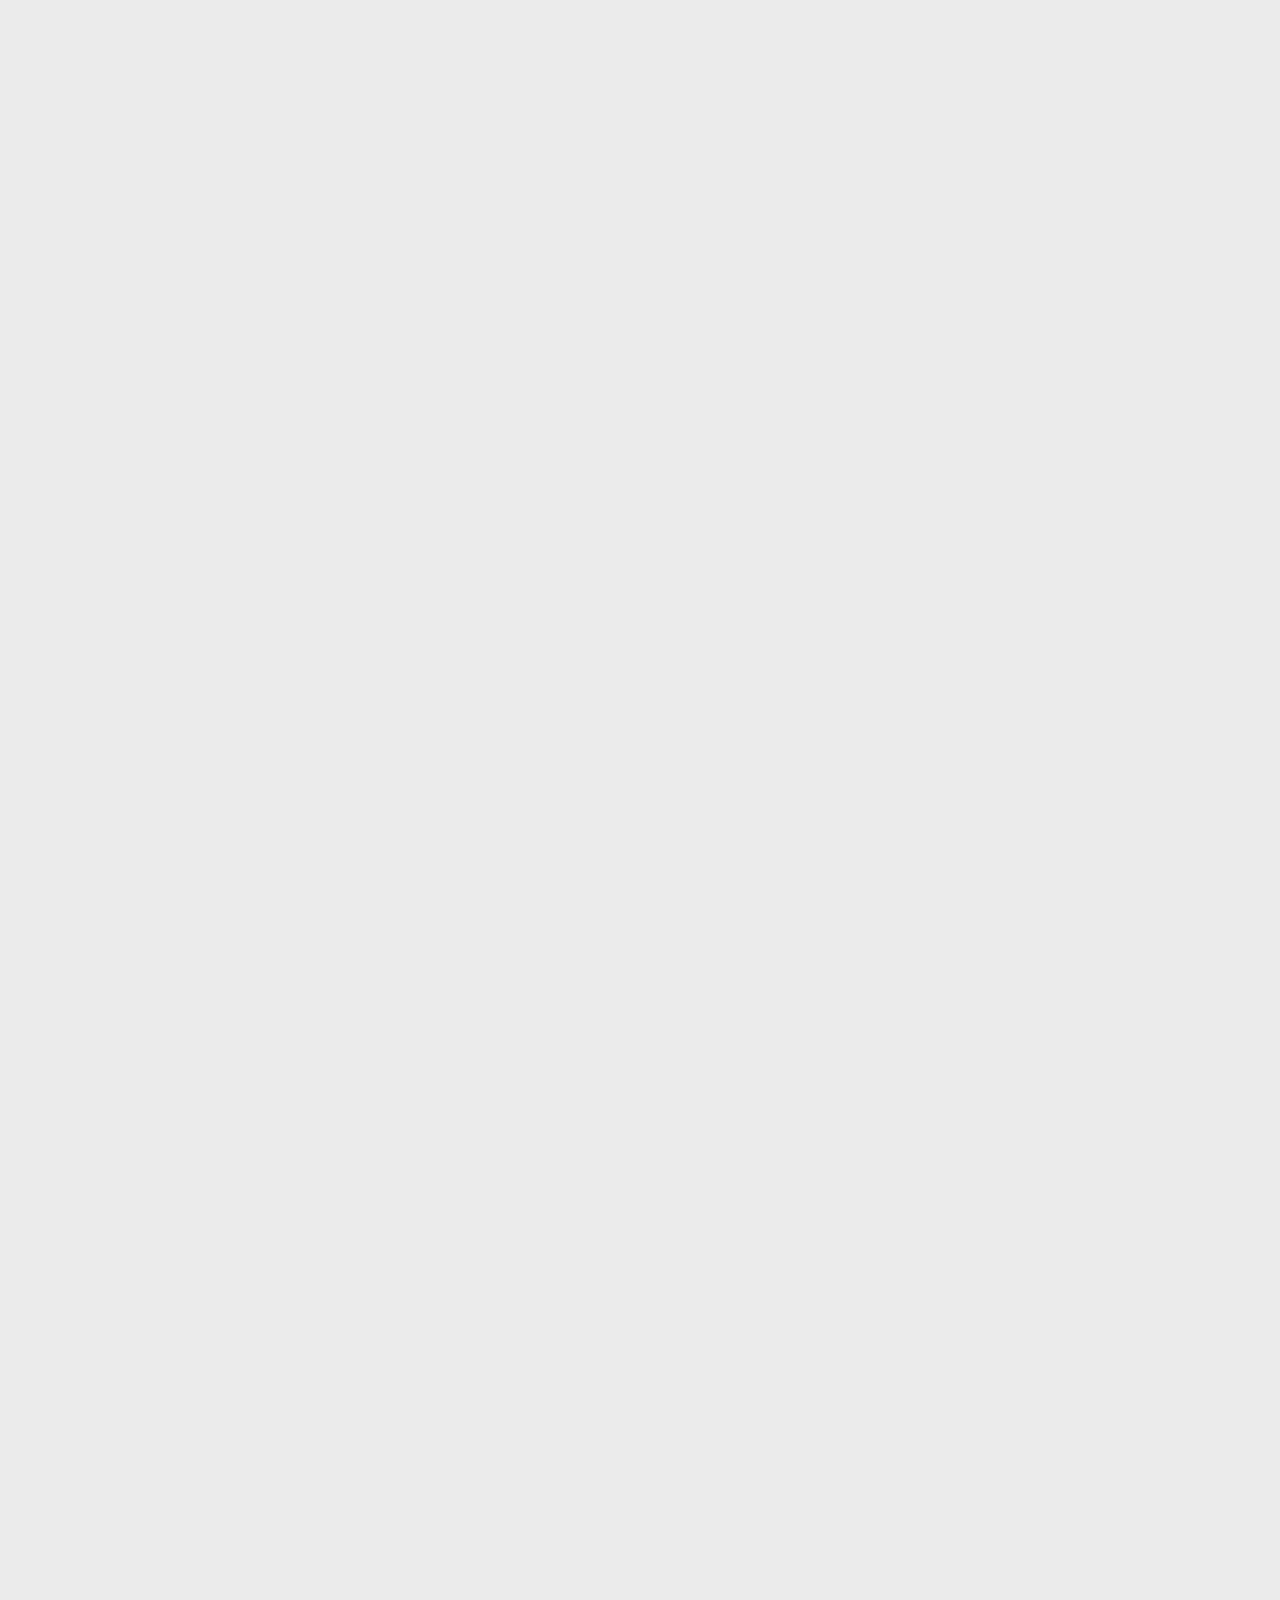
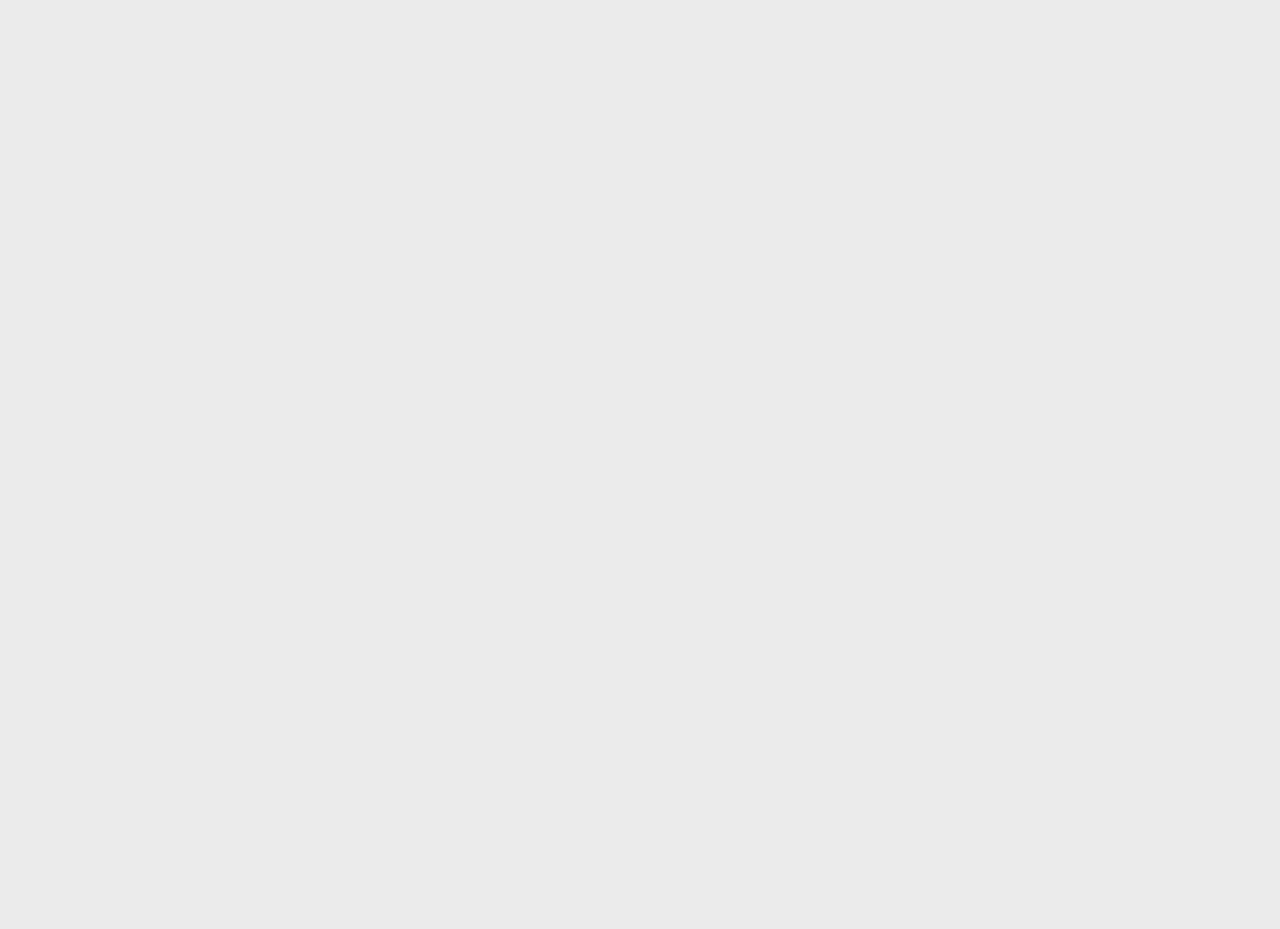
==== commit 2b7b2562: "adicionei slide 4" ====
--- a/index.html
+++ b/index.html
@@ -47,8 +47,8 @@
         </div>
     </header>
     <div  class="container slide ">
-        <div class="row d-flex justify-content-center">
-            <div data-js="imagensContainer" class="col-10 col-sm-12" style="background-color: aqua;"></div>
+        <div class="row slideOneContainer">
+            <div data-js="imagensContainer" class="col-12" style="background-color: rgba(0, 255, 255, 0.356);"></div>
             <!-- <div class="col-3">S</div> -->
         </div>
         <div class="row infosFrete">
--- a/style.css
+++ b/style.css
@@ -47,14 +47,39 @@
     padding: 0px;
 }
 
+
 .inputElements {
+    box-shadow: 0 1px 1px 0 rgba(0, 0, 0, .1);
     background-color: white;
-    box-shadow: 0 1px 2px 0 rgba(0, 0, 0, .2);
-}
+}
+
+.inputElements span,
+.conteinerIcons>div:nth-child(2),
+[data-js="imagensContainer"],
+.infosFrete,
+.infosFrete div,
+.containerSlide2,
+[data-js="SecondimagensContainer"],
+.imgAndTextContainer,
+.circImg,
+[data-js="thirdImagensContainer"],
+.cardOne .frete,
+.assineBody .row,
+.assinarInternalText,
+.assinarIcon,
+.products,
+.produtosContainer,
+.benefitsContainer .row p:first-child,
+.categoriaContainer .row>p,
+.cardsContainer,
+.textsCard a,
+.slide4Container {
+    display: flex;
+}
+
 
 .inputElements span {
     width: 24px;
-    display: flex;
     justify-content: center;
     align-items: center;
     font-size: 16px;
@@ -91,7 +116,6 @@
 }
 
 .conteinerIcons>div:nth-child(2) {
-    display: flex;
     align-items: center;
 
 }
@@ -117,33 +141,38 @@
 }
 
 .gradient {
+    display: none;
     position: relative;
     margin-top: 25px;
     height: 190px;
     background-image: linear-gradient(180deg, #ffeb3b 50%, #ebebeb 92%);
 }
 
+.slideOneContainer{
+    display: flex;
+    margin: 0 auto;
+}
+
 .slide {
     position: relative;
     top: -200px;
-    /* background-color: rebeccapurple;  */
-    margin: 0px;
-    padding: 0px;
-    margin: 0 auto;
+    background-color: rebeccapurple; 
+    margin: 0px;
+    padding: 0px;
+    margin: 0 auto;
+    width: 100%;
 
 }
 
 [data-js="imagensContainer"] {
-    display: flex;
     padding: 0;
-    /* overflow-x: scroll; */
-    scrollbar-width: thin;
+    overflow-x: scroll;
     border-radius: 10px;
     /* max-width: 346px; */
     min-width: 345px;
     height: 158.22px;
-    margin: 0 auto;
-    width: 80%;
+    width: 100%;
+    margin: 0 auto;
 }
 
 /* [data-js="imagensContainer"]::-webkit-scrollbar {
@@ -152,7 +181,6 @@
 } */
 
 [data-js="imagensContainer"] img {
-    min-width: 338px;
     width: 100%;
     height: 100%;
     transition: 0.4s cubic-bezier(0.25, 0.46, 0.45, 0.94);
@@ -160,31 +188,33 @@
 }
 
 .item {
+    min-width: 345px;
     max-width: 100%;
     transition: 0.4s cubic-bezier(0.25, 0.46, 0.45, 0.94);
-    margin: 0px 20px 0px 0px;
+    margin: 0px 15px;
+    padding: 0px 0px ;
     /* transform: translateX(-5px); */
 }
 
 
 
 .item:first-child {
-    margin-left: -106%;
+    /* margin-left: -100%; */
 }
 
 .infosFrete {
-    display: flex;
     justify-content: center;
     /* margin: 0 auto; */
     font-size: 10px;
-    height: 20px;
+    /* height: 20px; */
     /* text-align: center; */
     margin-top: 5px;
     /* width: 350px; */
 }
 
+
 .infosFrete div {
-    display: flex;
+    box-shadow: 0 1px 1px 0 rgba(0, 0, 0, .1);
     justify-content: center;
     align-items: center;
     min-width: 342px;
@@ -193,7 +223,6 @@
     /* background-color: rgb(22, 115, 197); */
     border-radius: 2px;
     background-color: #ffffff;
-    box-shadow: 0 1px 2px 0 rgba(0, 0, 0, .2);
     padding: 3px;
 }
 
@@ -212,7 +241,6 @@
 .containerSlide2 {
     /* background-color: #0f9e54;  */
     position: relative;
-    display: flex;
     align-items: center;
     justify-content: center;
     top: -190px;
@@ -220,7 +248,6 @@
 
 [data-js="SecondimagensContainer"] {
     position: relative;
-    display: flex;
     /* top: -180px; */
     font-size: 10px;
     margin: 0 auto;
@@ -236,7 +263,6 @@
 }
 
 .imgAndTextContainer {
-    display: flex;
     flex-direction: column;
     align-items: center;
     text-align: center;
@@ -267,8 +293,9 @@
 
 }
 
+
 .circImg {
-    display: flex;
+    box-shadow: 0 1px 1px 0 rgba(0, 0, 0, .1);
     flex-direction: column;
     align-items: center;
     justify-content: center;
@@ -277,7 +304,6 @@
     /* margin-right: 10px; */
     min-width: 46px;
     height: 46px;
-    box-shadow: 0 1px 1px 0 rgba(0, 0, 0, .1)
 }
 
 .imgAndTextContainer:nth-child(2) .circImg {
@@ -305,7 +331,6 @@
 
 [data-js="thirdImagensContainer"] {
     /* max-width: 420px; */
-    display: flex;
     flex-direction: row;
     overflow-x: scroll;
     padding-left: 5.8%;
@@ -390,7 +415,6 @@
 }
 
 .cardOne .frete {
-    display: flex;
     align-items: center;
     color: var(--greenText);
     font-size: 10px;
@@ -448,7 +472,9 @@
     /* background-color: #0f9e54; */
 }
 
+
 .loginContainer {
+    box-shadow: 0 1px 1px 0 rgba(0, 0, 0, .1);
     margin: 0 auto;
     max-width: 400px;
     background-color: var(--elementsColor);
@@ -458,7 +484,6 @@
     border-radius: 7px;
     min-width: 342px;
     width: 80%;
-    box-shadow: 0 1px 1px 0 rgba(0, 0, 0, .1)
 }
 
 .oi {
@@ -490,7 +515,9 @@
     text-decoration: none;
 }
 
+
 .assineContainer {
+    box-shadow: 0 1px 1px 0 rgba(0, 0, 0, .1);
     margin: 0 auto;
     position: relative;
     top: -190px;
@@ -499,7 +526,6 @@
     min-width: 342px;
     width: 80%;
     padding: 0px;
-    box-shadow: 0 1px 1px 0 rgba(0, 0, 0, .1);
     margin-bottom: 15px;
 
 }
@@ -529,7 +555,6 @@
 
 
 .assineBody .row {
-    display: flex;
     align-items: center;
     margin-bottom: 10px;
 }
@@ -553,7 +578,6 @@
 }
 
 .assinarInternalText {
-    display: flex;
     align-items: center;
 }
 
@@ -563,7 +587,6 @@
 
 .assinarIcon {
     padding: 0px;
-    display: flex;
     align-items: center;
     justify-content: end;
 }
@@ -572,15 +595,15 @@
     position: relative;
     top: -190px;
     /* background-color: #3483fa; */
-    display: flex;
     justify-content: center;
 
 }
 
+
 .produtosContainer {
+    box-shadow: 0 1px 1px 0 rgba(0, 0, 0, .1);
     background-color: var(--elementsColor);
     /* padding: 10px; */
-    display: flex;
     justify-content: center;
     flex-wrap: wrap;
     /* width: 90%; */
@@ -588,7 +611,6 @@
     width: 80%;
     margin: 0px;
     border-radius: 5px;
-    box-shadow: 0 1px 1px 0 rgba(0, 0, 0, .1);
 }
 
 .produtosGrid {
@@ -687,18 +709,18 @@
 
 }
 
+
 .benefitsContainer .row {
     margin: 0 auto;
+    box-shadow: 0 1px 1px 0 rgba(0, 0, 0, .1);
     min-width: 342px;
     height: 240px;
     width: 80%;
     background-color: var(--elementsColor);
     border-radius: 5px;
-    box-shadow: 0 1px 1px 0 rgba(0, 0, 0, .1);
 }
 
 .benefitsContainer .row p:first-child {
-    display: flex;
     align-items: center;
     margin: 0px;
     border-bottom: 1px solid rgba(134, 134, 134, 0.123);
@@ -815,7 +837,6 @@
 }
 
 .categoriaContainer .row>p {
-    display: flex;
     align-items: center;
     margin: 0px;
     height: 40px;
@@ -824,7 +845,6 @@
 }
 
 .cardsContainer {
-    display: flex;
     flex-wrap: wrap;
     /* background-color: #3483fa; */
     margin: 5px 0px;
@@ -911,7 +931,6 @@
 }
 
 .textsCard a {
-    display: flex;
     align-items: center;
     text-decoration: none;
     color: #000000;
@@ -925,7 +944,7 @@
     top: -180px;
     background-color: var(--blueText);
     padding: 0px;
-
+    
 }
 
 .containerSlide4 .row{
@@ -938,9 +957,9 @@
 }
 
 .slide4Container{
-    display: flex;
     overflow-x: scroll;
 }
+
 .slide4Container::-webkit-scrollbar{
     display: none;
 }
@@ -955,8 +974,7 @@
 }
 .firstp{
     font-weight: 400;
-    font-size: 20px;
-   
+    font-size: 20px;  
 }
 
 .slide1 p:not(.firstp){
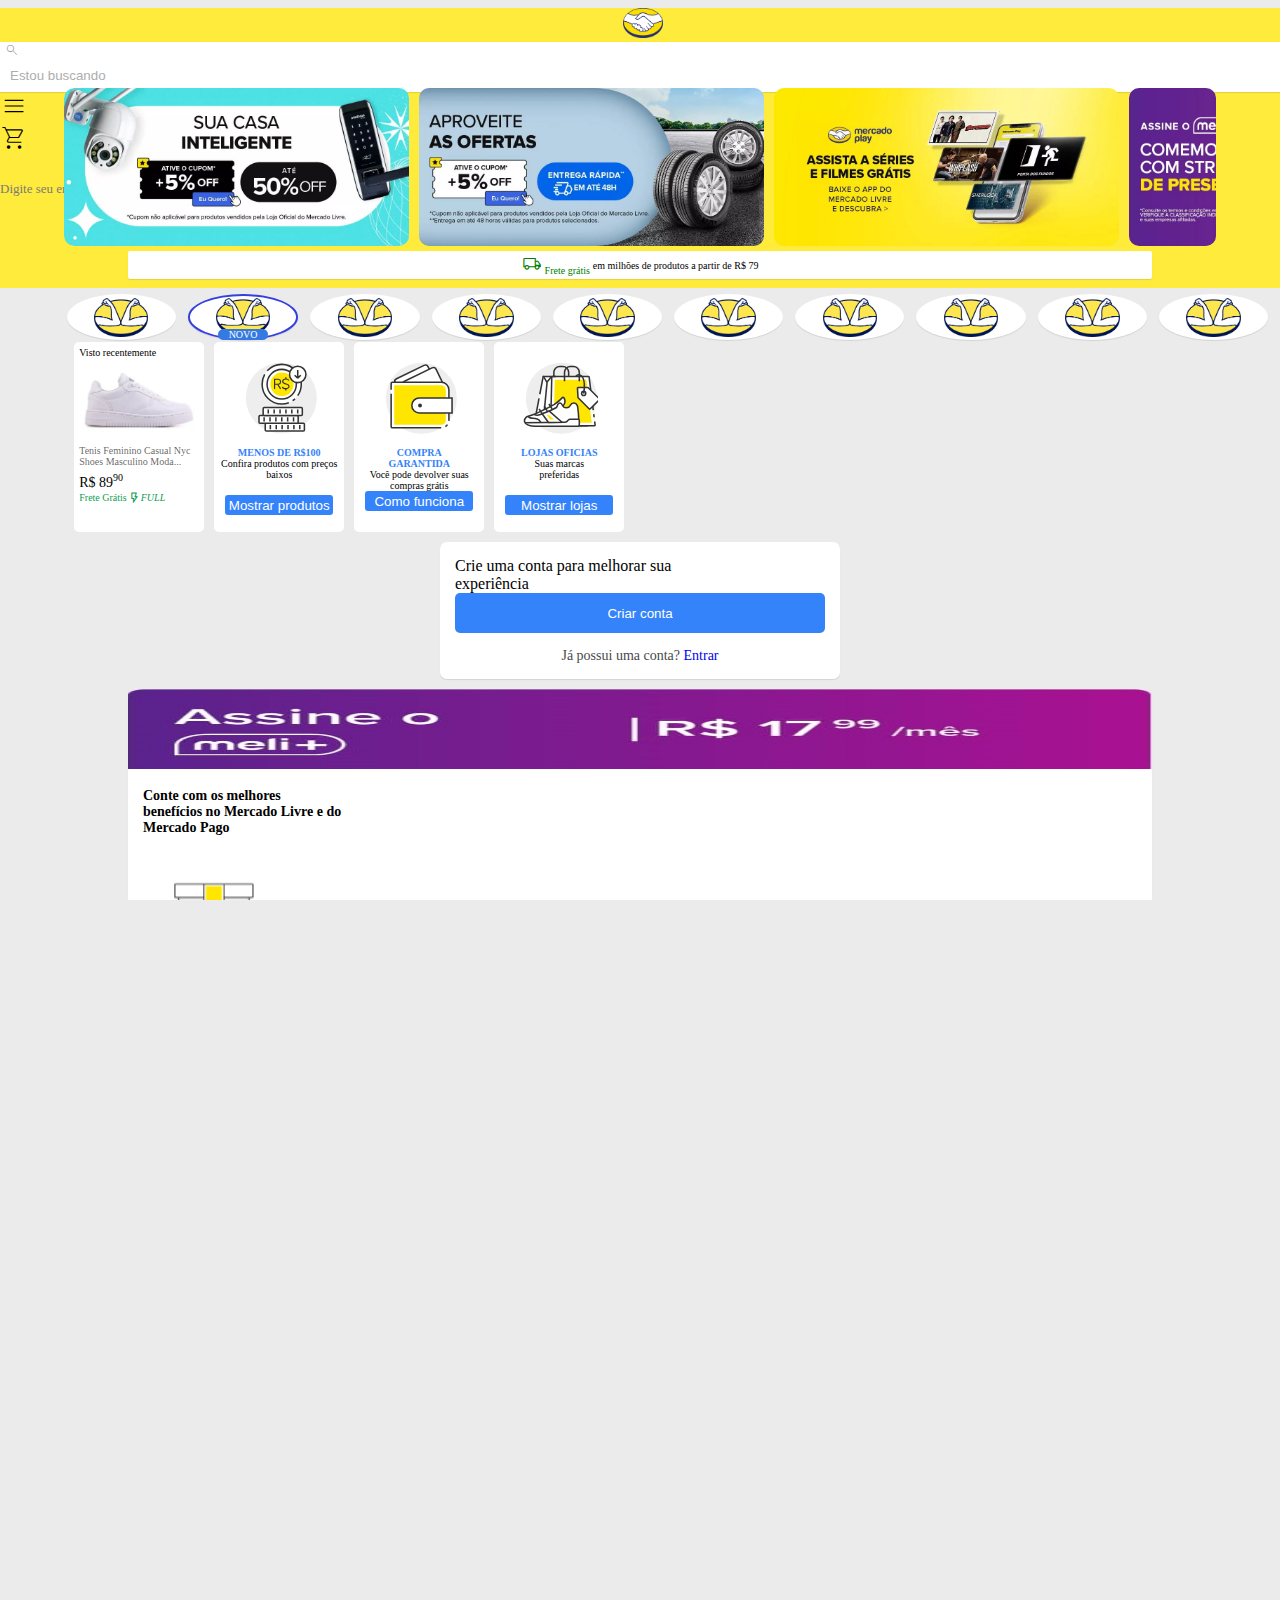
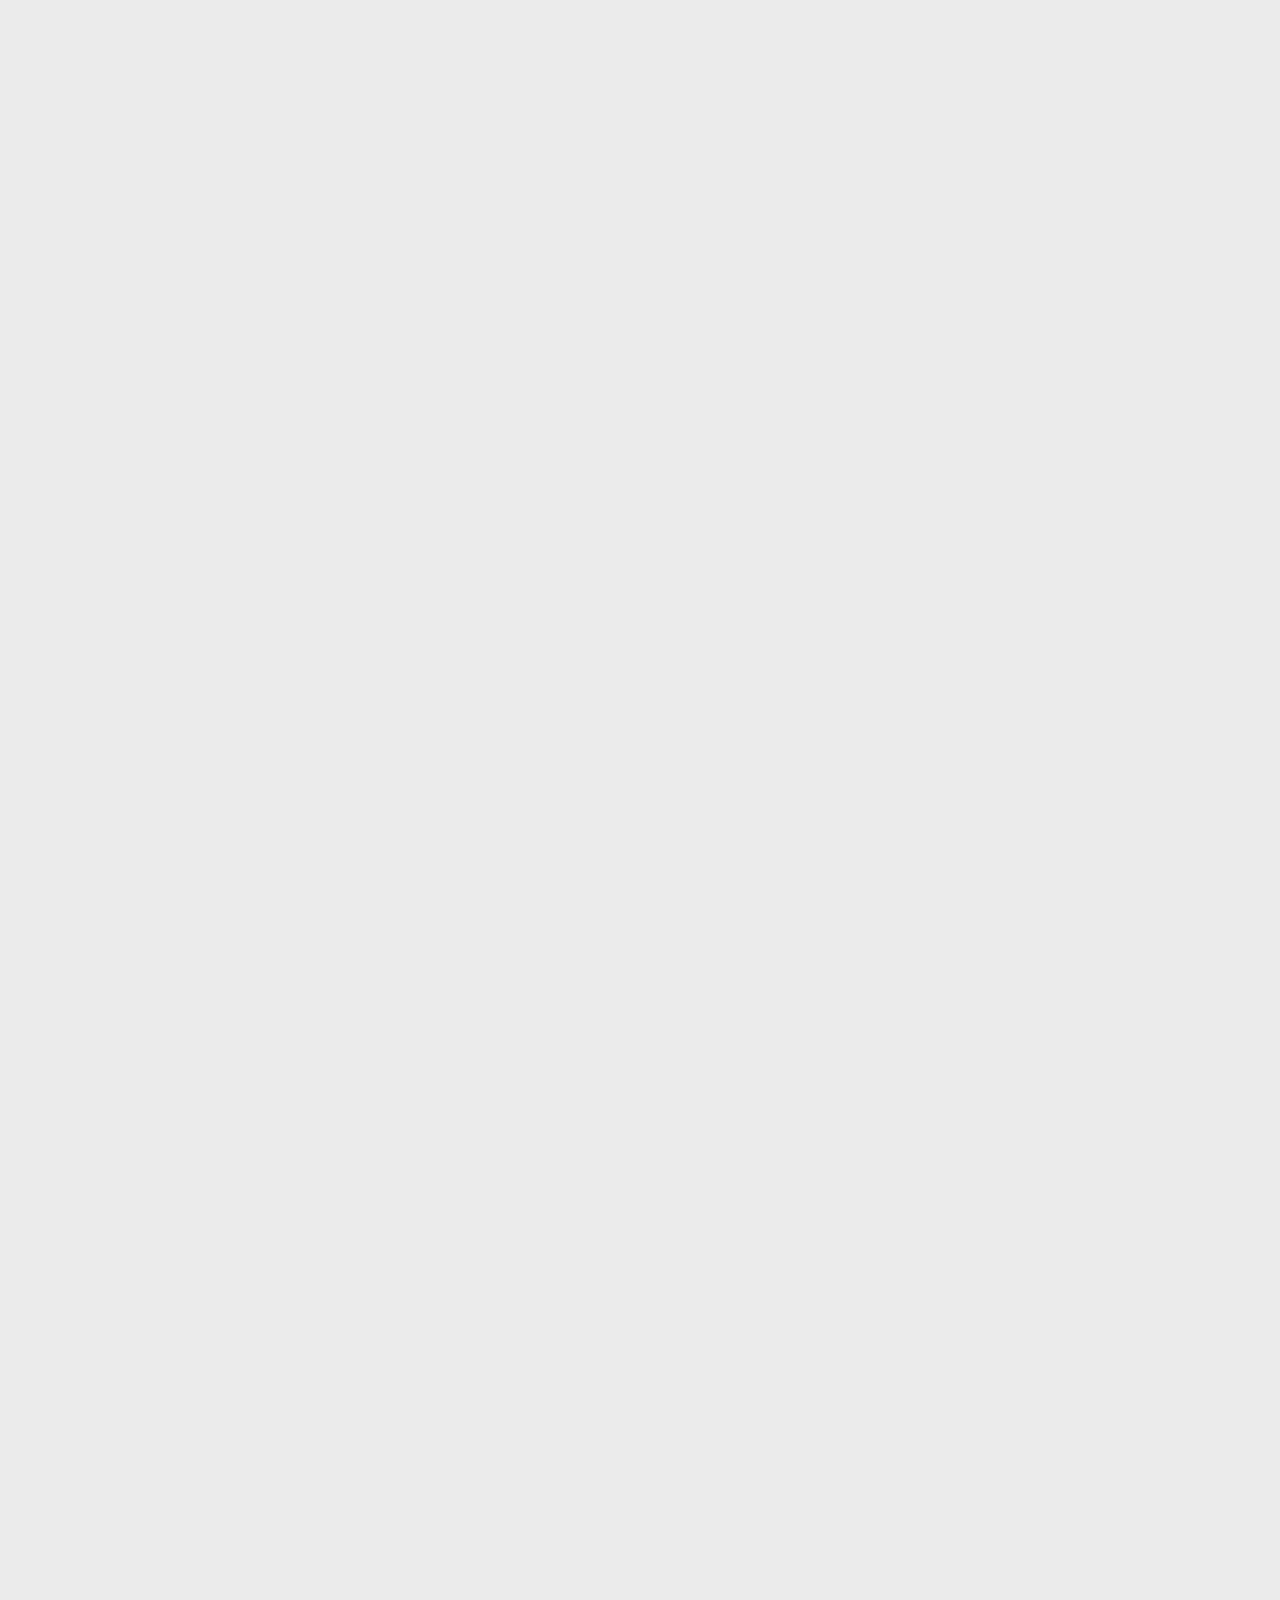
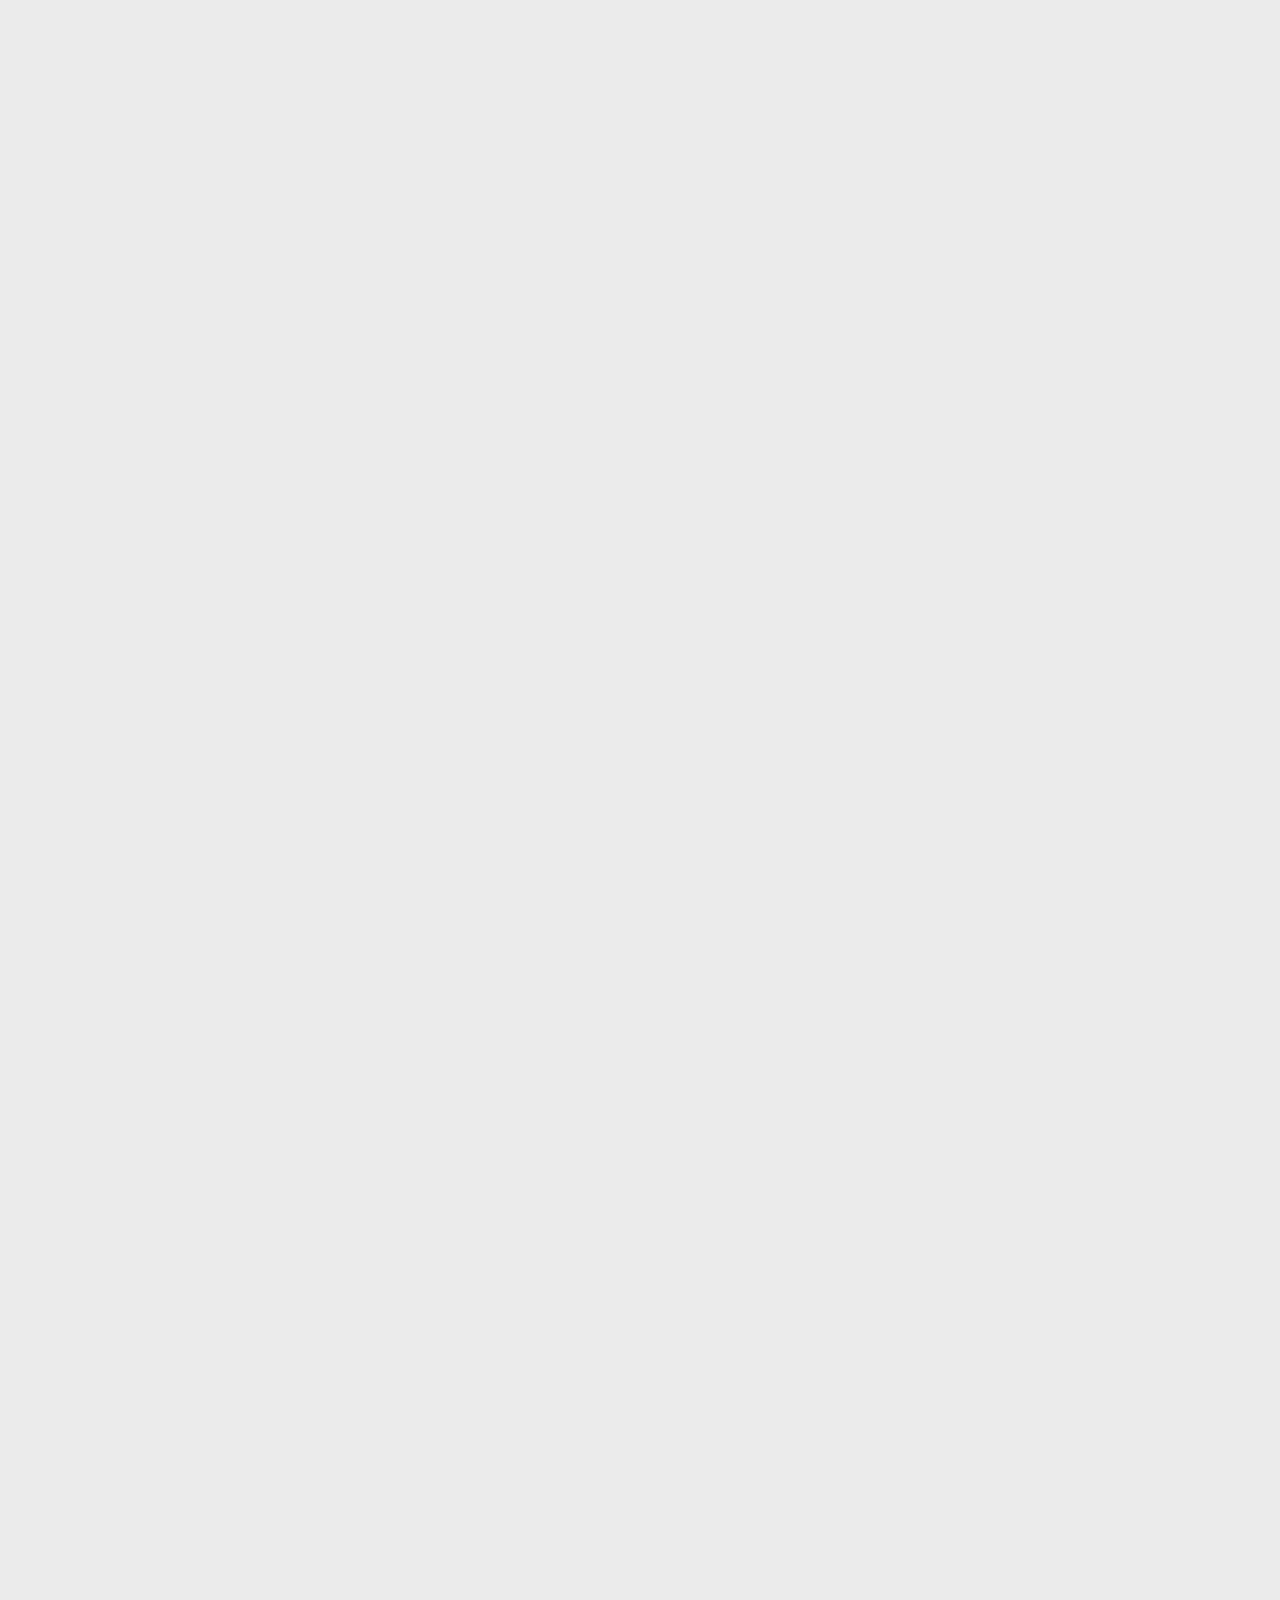
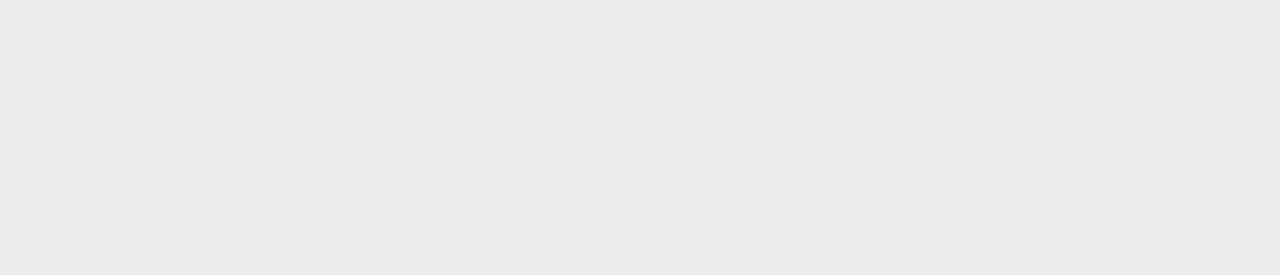
==== commit 8c7c4385: "Testando slide" ====
--- a/index.html
+++ b/index.html
@@ -7,6 +7,7 @@
     <link rel="stylesheet" href="https://fonts.googleapis.com/css2?family=Material+Symbols+Outlined:opsz,wght,FILL,GRAD@20..48,100..700,0..1,-50..200"/>
     <link rel="stylesheet" href="https://fonts.googleapis.com/css2?family=Material+Symbols+Outlined:opsz,wght,FILL,GRAD@20..48,100..700,0..1,-50..200" />
     <link rel="stylesheet" href="style.css">
+    <link rel="stylesheet" href="Secondstyle.css">
     <title>Document</title>
 </head>
 <body> 
@@ -48,7 +49,7 @@
     </header>
     <div  class="container slide ">
         <div class="row slideOneContainer">
-            <div data-js="imagensContainer" class="col-12" style="background-color: rgba(0, 255, 255, 0.356);"></div>
+            <div data-js="imagensContainer" class="col-12"></div>
             <!-- <div class="col-3">S</div> -->
         </div>
         <div class="row infosFrete">
@@ -434,6 +435,87 @@
             </div>
         </did>
     </div>
+    <div  class="container-fluid">
+        <div class="row">
+            <div style="margin-top: 10px;" class="col-12 products">
+                <div class="row produtosContainer">
+                    <div class="col-12 productsHeader">Mais vendidos da semana em <br> acessórios e Peças</div>
+                   
+                        <div class="cards cardOne  cardsProducts">
+                           <figure class="imageContainer">
+                            <img width="150" height="150" decoding="async" src='img/produto1.jpeg' alt="">
+                           </figure>
+                            <div class="productsInternalTexts">
+                                <p>Rodo Veda Porta Vassoura 80cm anti...</p>
+                                <p><del>R$ 44,90</del></p>
+                                <p><span class="preco">R$ 38<sup id="sup1">90</sup><sup id="sup2"> 13% OFF</sup></span></p>
+                                <p class="subInfo">em <span>12x R$ 3,77 </span></p>
+                                <p>
+                                    <span class="frete">Chegará amanhã
+                                        <span class="material-symbols-outlined rayIcon">flash_on</span>
+                                        <span class="italic">FULL</span>
+                                    </span>
+                                </p>
+                            </div>
+                        </div>
+                        <div class="cards cardOne  cardsProducts">
+                           <figure class="imageContainer">
+                            <img width="150" height="150" decoding="async" src='img/produto 2.jpeg' alt="">
+                           </figure>
+                            <div class="productsInternalTexts">
+                                <p>Protetor Rolinho Veda Porta Sem Costura...</p>
+                                <p><span class="preco">R$ 15<sup id="sup1">99</sup></span></p>
+                                <p class="subInfo">em <span>12x R$ 1,55</span></p>
+                                <p>
+                                    <span class="frete">Chegará amanhã
+                                        <span class="material-symbols-outlined rayIcon">flash_on</span>
+                                        <span class="italic">FULL</span>
+                                    </span>
+                                </p>
+                            </div>
+                        </div>
+                        <div class="cards cardOne  cardsProducts">
+                           <figure class="imageContainer">
+                            <img width="150" height="150" decoding="async" src='img/produto 3.jpeg' alt="">
+                           </figure>
+                            <div class="productsInternalTexts">
+                                <p>Kit 5 Rodinhas Para Cadeira de Escritório...</p>
+                                <p><span class="preco">R$ 63</span></p>
+                                <p class="subInfo">em 12x R$ 6,12</p>
+                                <p>
+                                    <span class="frete">
+                                        <span class="material-symbols-outlined rayIcon">flash_on</span>
+                                        <span class="italic">FULL</span>
+                                    </span>
+                                </p>
+                            </div>
+                        </div>
+                        <div class="cards cardOne  cardsProducts">
+                           <figure class="imageContainer">
+                            <img width="150" height="150" decoding="async" src='img/produto 4.jpeg' alt="">
+                           </figure>
+                            <div class="productsInternalTexts">
+                                <p>Aparador Para Sala / Cozinha Barzinho Rubi...</p>
+                                <p><del>R$ 169</del></p>
+                                <p><span class="preco">R$ 169<sup id="sup1">95</sup></span></p>
+                                <p class="subInfo">em <span>5x R$ 33,98 <sup id="sup2"></sup>sem juros</span></p>
+                                <p>
+                                    <span class="frete">Frete Grátis</span>
+                                </p>
+                            </div>
+                        </div>
+                
+                    <div class="row assinarFooter">
+                        <div class="col-10 assinarInternalText">Ir para Mais Vendidos</div>
+                        <div class="col-2 assinarIcon"><span class="material-symbols-outlined">
+                            chevron_right
+                            </span></div>
+                    </div>
+                </div>
+            </div>
+        </div>
+    </div>
+
     <div class="container-fluid containerSlide4">
         <div class="row slide4">
            <div data-js="slide4Container" class="slide4Container">
@@ -465,6 +547,71 @@
            <div>abs</div>
         </div>
     </div>
+    <div class="container yellow-bar">
+        <div class="row justify-content-center">
+           <div class="infos-container-app">
+            <div class="col-1 icon-marker">
+                <span class="container-img-mercadoLivre">
+                    <img src="img/Mercado-Livre-Icon-Logo-Vector.svg-.png" alt="">
+                </span>
+            </div>
+            <div class="col-11 line-marker px-4">
+                Compre e venda com o app!
+            </div>
+           </div>
+        </div>
+    </div>
+    <div class="container list-footer-container">
+        <div class="row ">
+           <div class="col-6">
+            <ul class="ul-Container">
+                <li>Minhas conta</li>
+                <li>Histórico</li>
+                <li>Favoritos</li>
+                <li>Categorias</li>
+                <li>Contato</li>
+            </ul>
+           </div>
+           <div class="col-6">
+            <ul class="ul-Container">
+                <li>Compras</li>
+                <li>Ofertas do dia</li>
+                <li>Lojas oficiais</li>
+                <li>Meli+</li>
+                <li>Vender</li>
+            </ul>
+           </div>
+        </div>
+    </div>
+    
+    <div class="container footer-infos">
+        <div class="row signIn-create-links justify-content-center px-5">
+            <div class="col-3 links-create-signIn-footer">
+                <a href="#">Entre</a>
+            </div>
+            <div class="col-9 links-create-signIn-footer">
+                <a href="#">Crie a sua conta</a>
+            </div>
+        </div>
+        <div class="row pt-1">
+            <div class="col-12 col-md-3">
+               <div class="row">
+                <div class="col-12 subset-links px-5">
+                    <a href="#">Termos e condições</a>
+                    <a href="#">Como cuidamos da sua <br> privacidade</a>
+                    <a id="Acessibilidade" href="#">Acessibilidade</a>
+                    <a href="#">Informações sobre seguros</a>
+                    <a href="#">Blog</a>
+                    <a href="#">Afiliados</a>
+                    <a href="#">Tendências</a>
+                </div>
+                <div class="col-12 px-5 final-footer">
+                    <small style="width:100%" class="nav-footer-copyright"> ©&nbsp;1999-2024 Ebazar.com.br LTDA.</small>
+                    <p class="nav-footer-secondaryinfo">CNPJ n.º 03.007.331/0001-41 / Av. das Nações Unidas, nº 3.003, Bonfim, Osasco/SP - CEP 06233-903 - empresa do grupo Mercado Livre.</p>
+                </div>
+               </div>
+            </div>
+    </div>
 
     <script src="app.js"></script>
 </body>
--- a/style.css
+++ b/style.css
@@ -73,7 +73,8 @@
 .categoriaContainer .row>p,
 .cardsContainer,
 .textsCard a,
-.slide4Container {
+.slide4Container,
+.yellow-bar {
     display: flex;
 }
 
@@ -156,7 +157,7 @@
 .slide {
     position: relative;
     top: -200px;
-    background-color: rebeccapurple; 
+    /* background-color: rebeccapurple;  */
     margin: 0px;
     padding: 0px;
     margin: 0 auto;
@@ -171,8 +172,10 @@
     /* max-width: 346px; */
     min-width: 345px;
     height: 158.22px;
-    width: 100%;
+    width: 90%;
     margin: 0 auto;
+    gap: 10px;
+    scroll-snap-type: x mandatory;
 }
 
 /* [data-js="imagensContainer"]::-webkit-scrollbar {
@@ -191,16 +194,13 @@
     min-width: 345px;
     max-width: 100%;
     transition: 0.4s cubic-bezier(0.25, 0.46, 0.45, 0.94);
-    margin: 0px 15px;
+    /* margin: 0px 15px; */
     padding: 0px 0px ;
-    /* transform: translateX(-5px); */
-}
-
-
-
-.item:first-child {
-    /* margin-left: -100%; */
-}
+    scroll-padding: 10px;
+    scroll-snap-align: start;
+    scroll-snap-stop: always;
+}
+
 
 .infosFrete {
     justify-content: center;
@@ -936,61 +936,5 @@
     color: #000000;
     font-weight: 600;
     font-size: 10px;
-
-}
-
-.containerSlide4{
-    position: relative;
-    top: -180px;
-    background-color: var(--blueText);
-    padding: 0px;
     
 }
-
-.containerSlide4 .row{
-    text-align: center;
-    margin: 0 auto;
-    width: 100%;
-    max-width: 384px;
-    background-color: var(--elementsColor);
-    margin: 0px;
-}
-
-.slide4Container{
-    overflow-x: scroll;
-}
-
-.slide4Container::-webkit-scrollbar{
-    display: none;
-}
-
-.slide1{
-    padding: 10px;
-}
-
-.slide1 p{
-    margin: 0px;
-    
-}
-.firstp{
-    font-weight: 400;
-    font-size: 20px;  
-}
-
-.slide1 p:not(.firstp){
-    padding: 5px;
-   font-size: 14px;
-
-}
-
-.slide1 p:nth-child(3){
-    margin: 0 auto;
-   width: 90%;
-
-}
-
-.slide1 img{
-   width: 30%;
-
-}
-
--- a/Secondstyle.css
+++ b/Secondstyle.css
@@ -0,0 +1,168 @@
+
+.containerSlide4{
+    position: relative;
+    top: -180px;
+    background-color: var(--blueText);
+    padding: 0px;
+   
+}
+
+.containerSlide4 .row{
+    text-align: center;
+    margin: 0 auto;
+    width: 100%;
+    max-width: 384px;
+    background-color: var(--elementsColor);
+    margin: 0px;
+
+}
+
+.slide4Container{
+    overflow-x: scroll;
+    scroll-snap-type: x mandatory;
+}
+
+.slide4Container::-webkit-scrollbar{
+    display: none;
+}
+
+.slide1{
+    padding: 10px;
+    scroll-snap-align: start;
+    scroll-snap-stop: always;
+}
+
+.slide1 p{
+    margin: 0px;
+    
+}
+.firstp{
+    font-weight: 400;
+    font-size: 20px;  
+}
+
+.slide1 p:not(.firstp){
+    padding: 5px;
+   font-size: 14px;
+
+}
+
+.slide1 p:nth-child(3){
+    margin: 0 auto;
+   width: 90%;
+
+}
+
+.slide1 img{
+   width: 30%;
+
+}
+
+.yellow-bar {
+    position: relative;
+    top: -180px;
+    padding: 0px;
+    text-align: center;
+    flex-direction: row;
+    background-color: #ffeb3b;
+    height: 50px;
+    justify-content: center;
+}
+
+.infos-container-app{
+    width: 100%;
+    display: flex;
+    align-items: center;
+    justify-content: center;
+
+}
+
+
+.container-img-mercadoLivre {
+    display: flex;
+    align-items: center;
+    justify-content: center;
+    width: 35px;
+    height: 35px;
+    background-color: #ffeb3b;
+    box-shadow: 0 1px 1px 0 rgba(0, 0, 0, 0.205);
+    border-radius: 5px;
+}
+
+.container-img-mercadoLivre img {
+    width: 90%;
+    /* background-color: yellow; */
+}
+
+.list-footer-container{
+    position: relative;
+    top: -180px;
+    padding: 20px;
+    font-size: 14px;
+    background-color: var(--elementsColor);
+    border-bottom: 1px solid rgba(0, 0, 0, 0.116);
+}
+
+.ul-Container {
+    padding-left: 10px !important;
+}
+
+.list-footer-container ul li{
+    list-style: none;
+    padding: 10px 0px;
+}
+
+.footer-infos{
+    position: relative;
+    top: -180px;
+    padding: 0px;
+    background-color: var(--elementsColor);
+}
+
+.signIn-create-links{
+    padding: 20px 0px;
+
+}
+
+.links-create-signIn-footer a{
+    text-decoration: none;
+    font-size: 14px;
+    text-align: start;
+    /* padding: 0px !important; */
+}
+
+.links-create-signIn-footer:first-child{
+    padding:0px;
+}
+
+.links-create-signIn-footer:first-child a{
+    border-right: 1px solid rgba(0, 0, 0, 0.171);
+    padding-right: 25px;
+}
+
+.subset-links{
+    /* padding-left: 24px; */
+    font-size: 12px;
+    
+}
+.subset-links a{
+    /* padding-left: 24px; */
+    text-decoration: none;
+    color: rgba(0, 0, 0, 0.836);
+    padding-right: 2px;
+   
+}
+
+#Acessibilidade {
+    padding-left: 24px;
+    background-image: url("https://http2.mlstatic.com/frontend-assets/ml-web-navigation/ui-navigation/6.6.10/mercadolibre/accessibility.png");
+    background-repeat: no-repeat;
+    background-position: left top;
+    background-size: 16px;
+}
+
+.final-footer{
+    font-size: 12px;
+    color: rgba(0, 0, 0, 0.712);
+    padding-top: 5px;
+}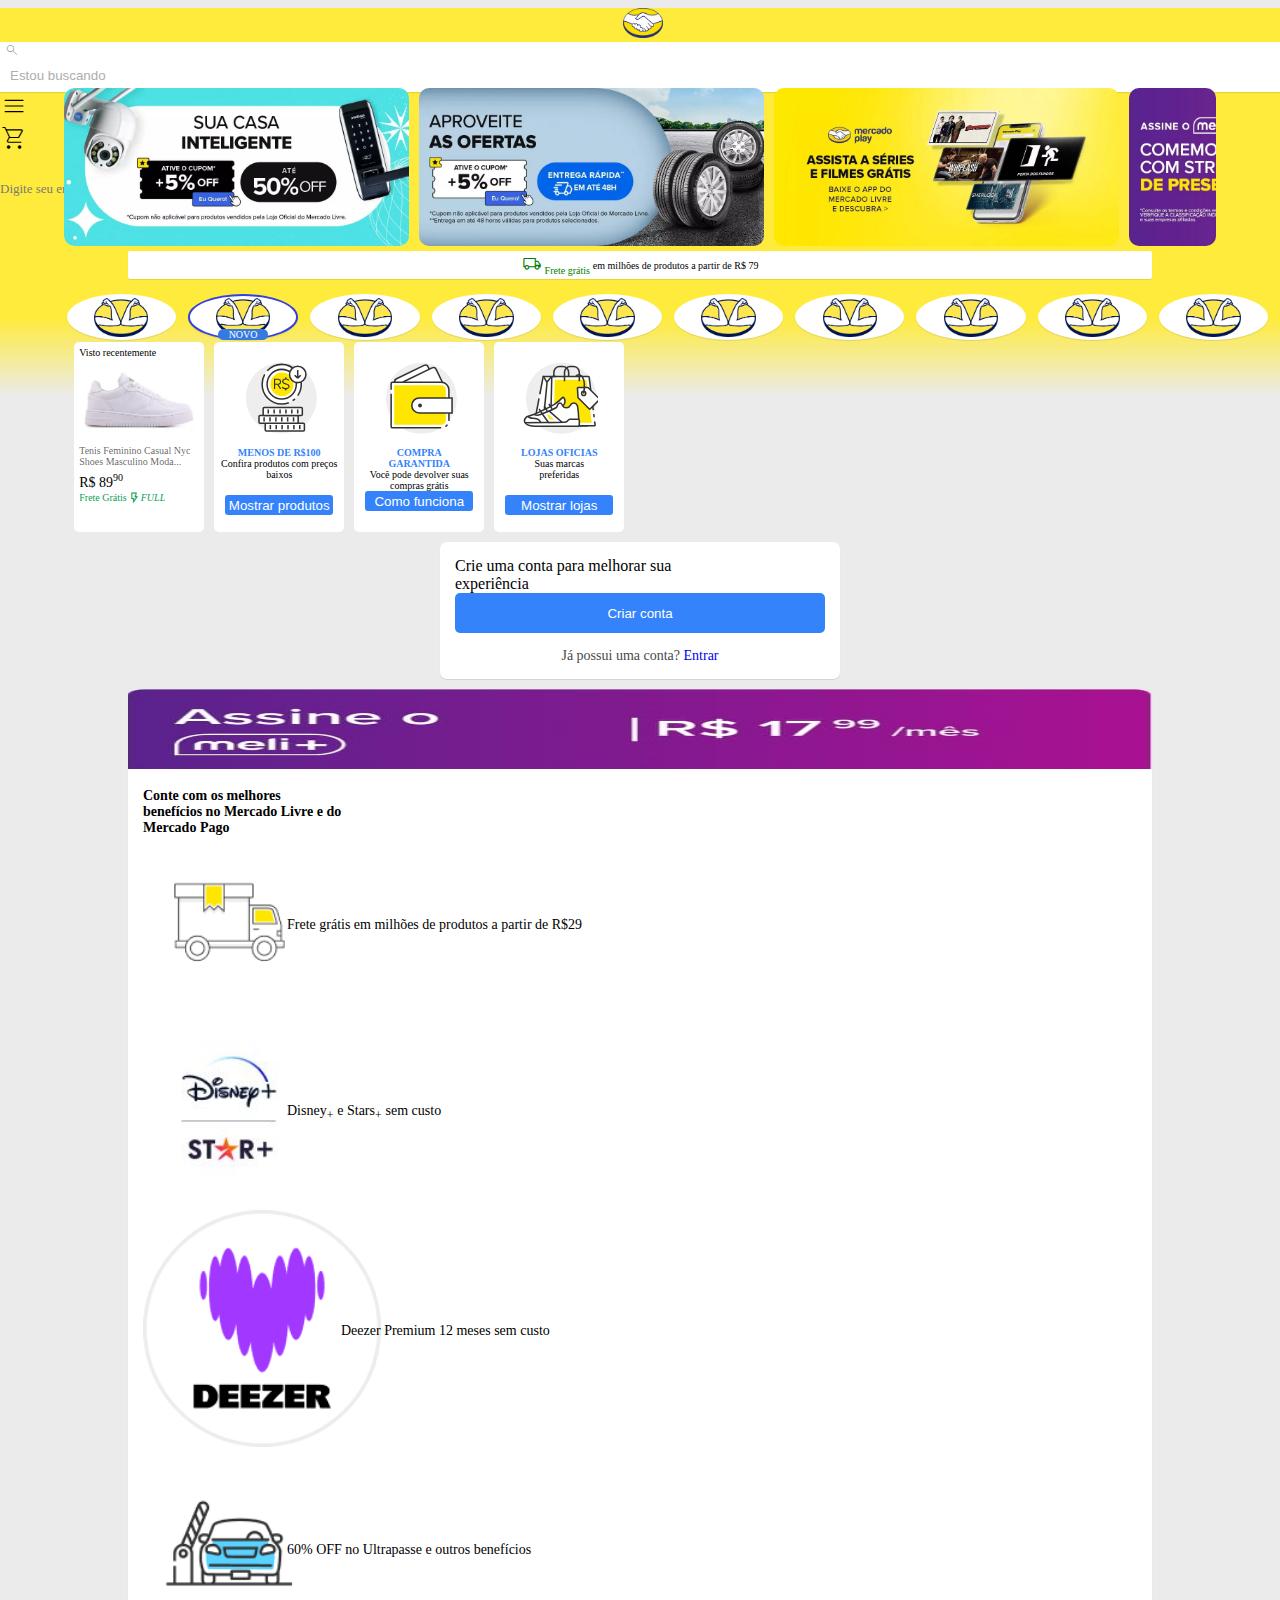
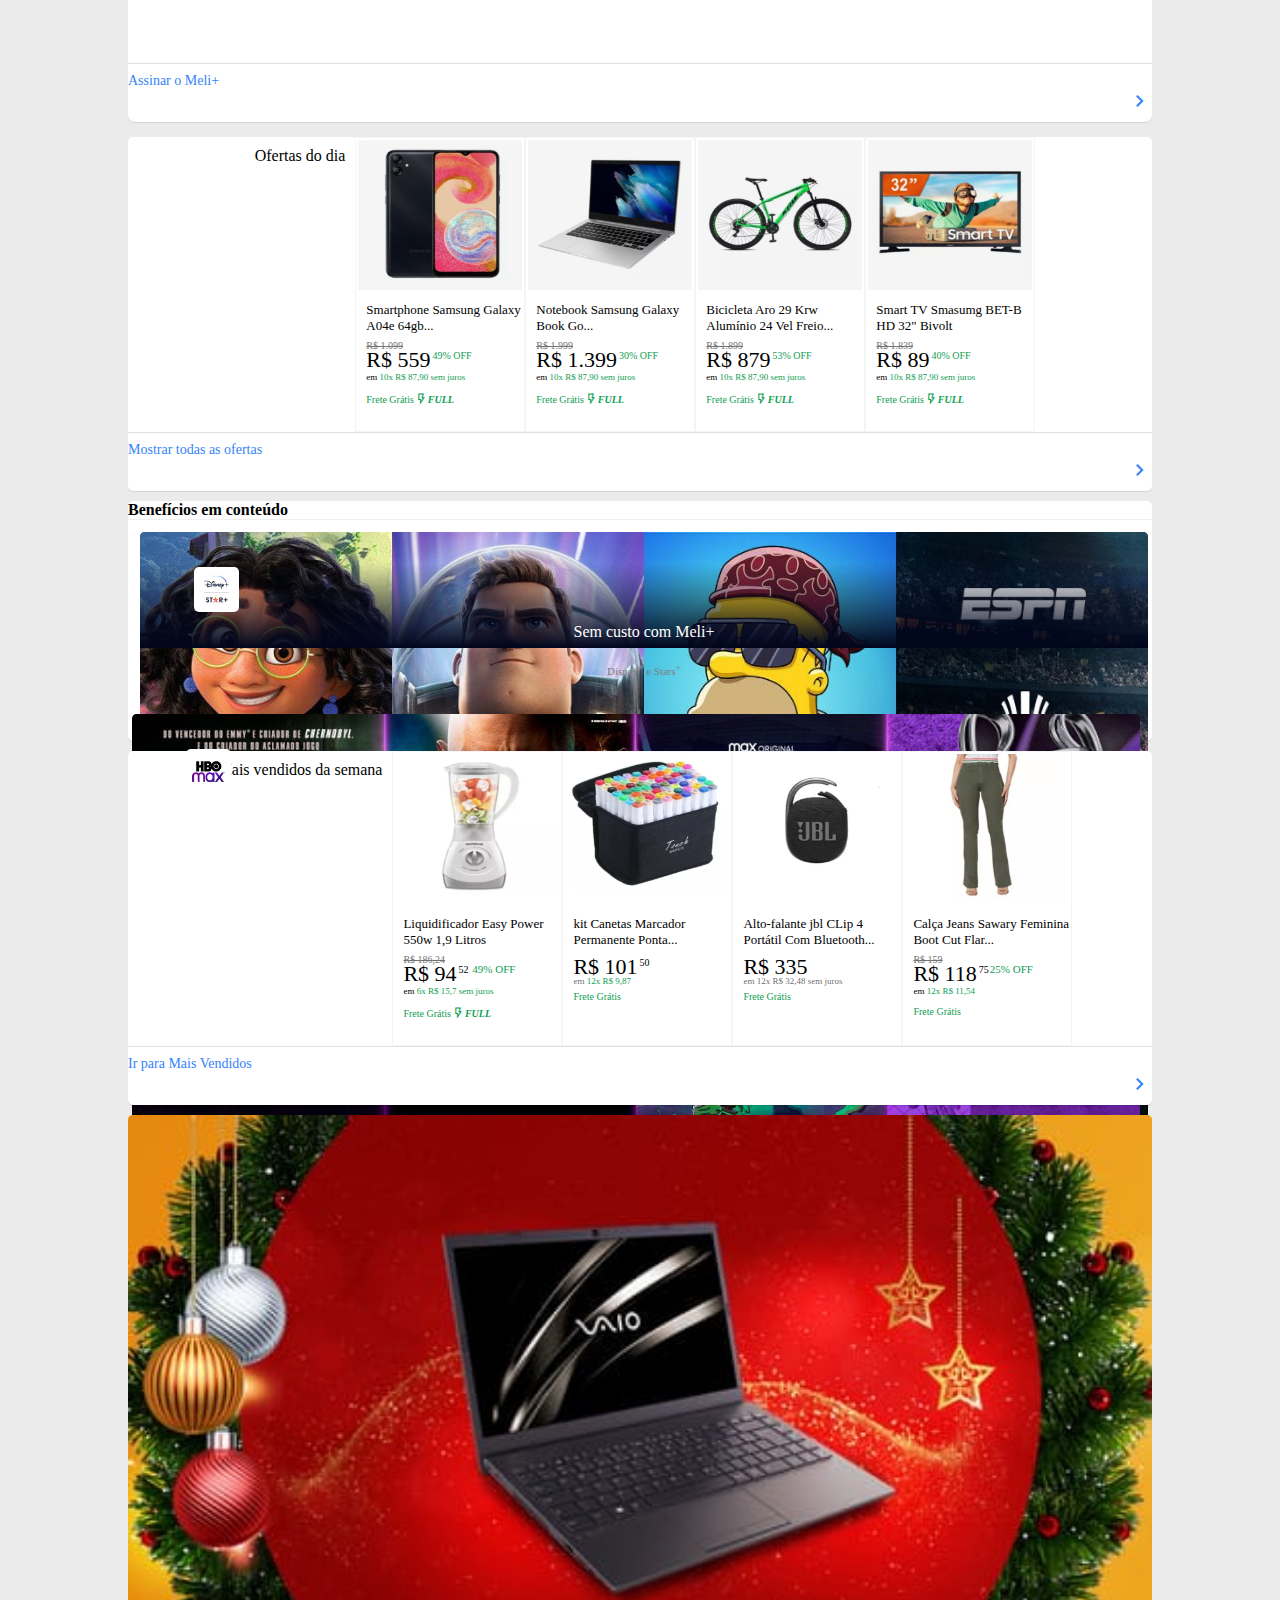
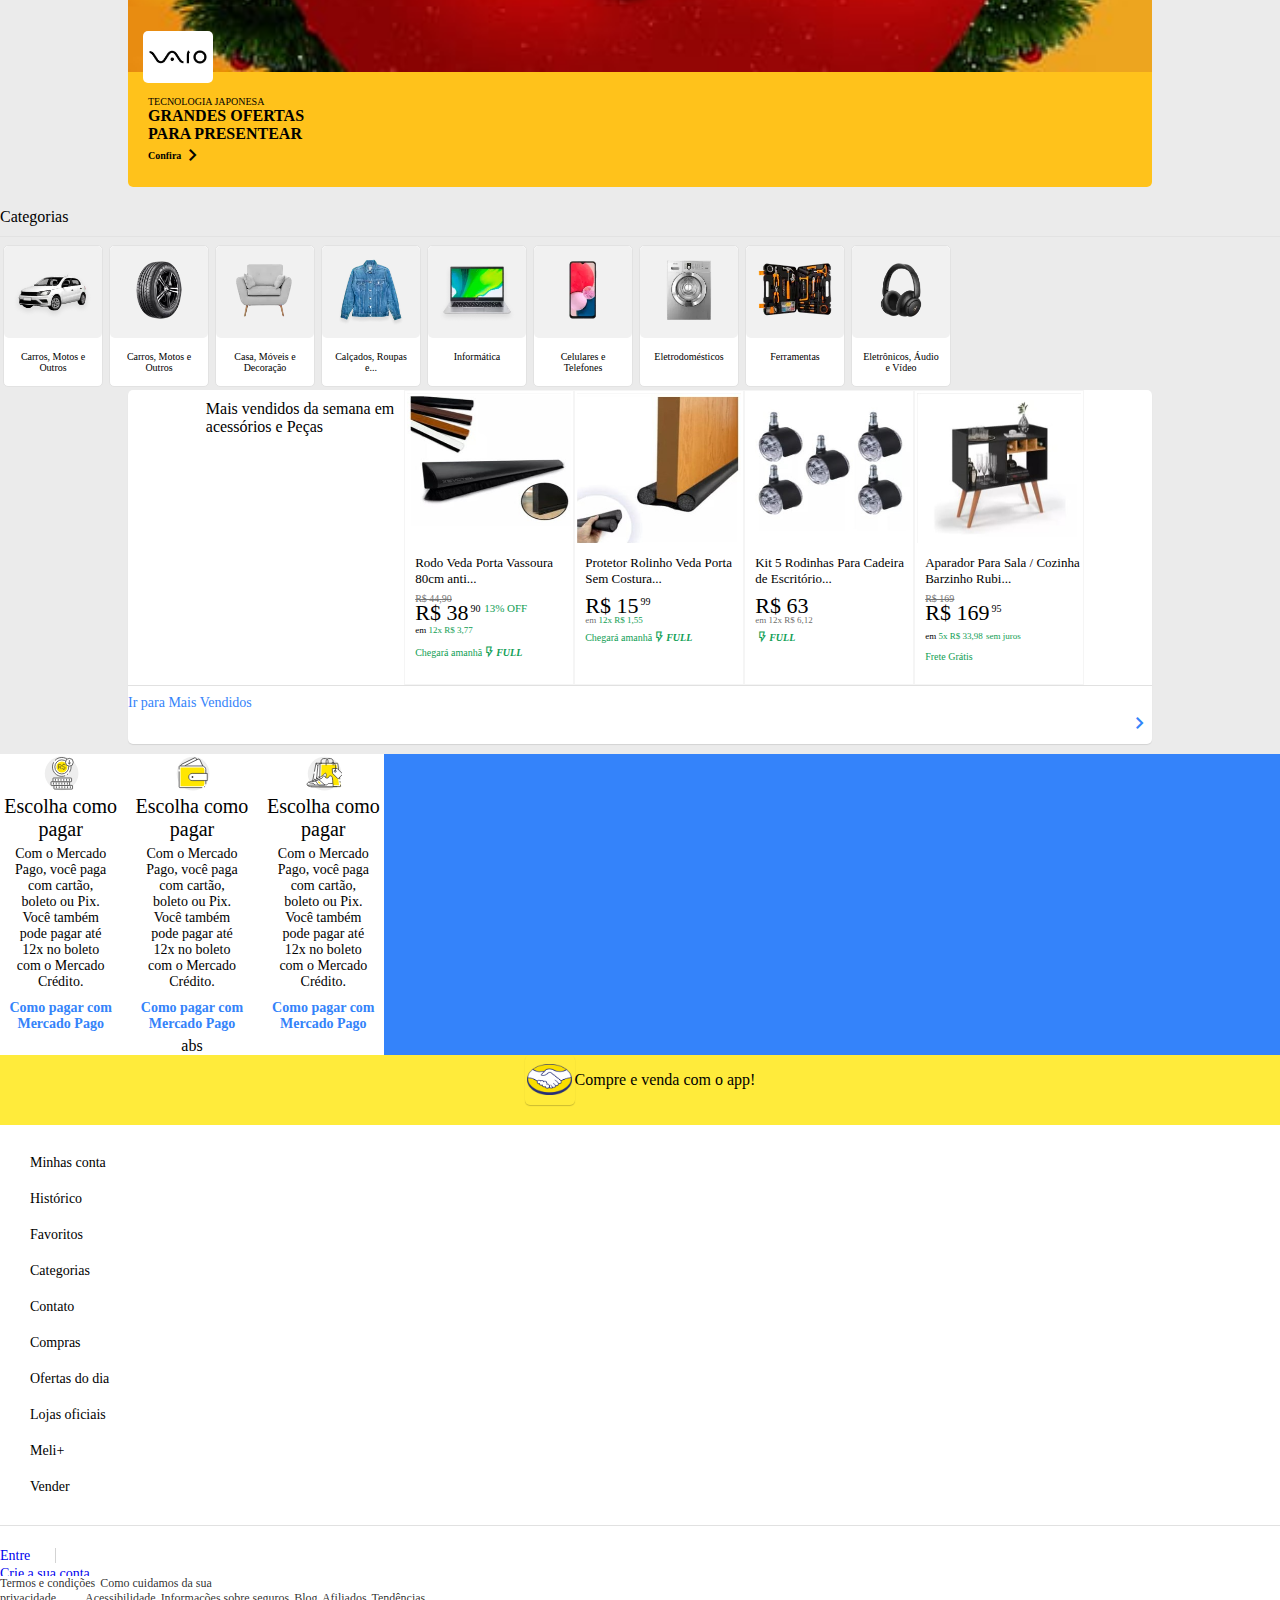
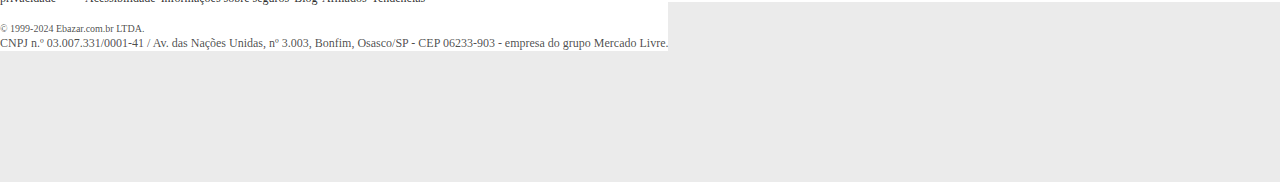
==== commit 8e55fb38: "Testando slide" ====
--- a/index.html
+++ b/index.html
@@ -350,7 +350,6 @@
             </div>
         </div>
     </div>
-
     <div   class="container-fluid categoriaContainer">
         <div class="row">
             <div class="col-12 promocard">
@@ -593,10 +592,10 @@
                 <a href="#">Crie a sua conta</a>
             </div>
         </div>
-        <div class="row pt-1">
+        <div class="row pt-1 last-item">
             <div class="col-12 col-md-3">
                <div class="row">
-                <div class="col-12 subset-links px-5">
+                <div class="col-12 subset-links px-5 pt-2">
                     <a href="#">Termos e condições</a>
                     <a href="#">Como cuidamos da sua <br> privacidade</a>
                     <a id="Acessibilidade" href="#">Acessibilidade</a>
--- a/style.css
+++ b/style.css
@@ -13,9 +13,10 @@
 
 body,
 html {
-    height: 100vh;
+    height: auto;
     overflow-x: hidden;
     background-color: #ebebeb;
+    position: relative;
 }
 
 .bgContainer {
@@ -142,7 +143,7 @@
 }
 
 .gradient {
-    display: none;
+    display: block;
     position: relative;
     margin-top: 25px;
     height: 190px;
@@ -162,7 +163,7 @@
     padding: 0px;
     margin: 0 auto;
     width: 100%;
-
+    
 }
 
 [data-js="imagensContainer"] {
@@ -178,16 +179,9 @@
     scroll-snap-type: x mandatory;
 }
 
-/* [data-js="imagensContainer"]::-webkit-scrollbar {
+[data-js="imagensContainer"]::-webkit-scrollbar {
     display: none;
 
-} */
-
-[data-js="imagensContainer"] img {
-    width: 100%;
-    height: 100%;
-    transition: 0.4s cubic-bezier(0.25, 0.46, 0.45, 0.94);
-    border-radius: 10px;
 }
 
 .item {
@@ -196,11 +190,17 @@
     transition: 0.4s cubic-bezier(0.25, 0.46, 0.45, 0.94);
     /* margin: 0px 15px; */
     padding: 0px 0px ;
-    scroll-padding: 10px;
+    /* scroll-padding: 10px; */
     scroll-snap-align: start;
     scroll-snap-stop: always;
 }
 
+[data-js="imagensContainer"] img {
+    width: 100%;
+    height: 100%;
+    transition: 0.4s cubic-bezier(0.25, 0.46, 0.45, 0.94);
+    border-radius: 10px;
+}
 
 .infosFrete {
     justify-content: center;
--- a/Secondstyle.css
+++ b/Secondstyle.css
@@ -20,6 +20,7 @@
 .slide4Container{
     overflow-x: scroll;
     scroll-snap-type: x mandatory;
+    gap: 10px;
 }
 
 .slide4Container::-webkit-scrollbar{
@@ -27,8 +28,8 @@
 }
 
 .slide1{
-    padding: 10px;
-    scroll-snap-align: start;
+    scroll-padding: 10px;
+    scroll-snap-align: center;
     scroll-snap-stop: always;
 }
 
@@ -65,7 +66,7 @@
     text-align: center;
     flex-direction: row;
     background-color: #ffeb3b;
-    height: 50px;
+    height: 70px;
     justify-content: center;
 }
 
@@ -82,8 +83,8 @@
     display: flex;
     align-items: center;
     justify-content: center;
-    width: 35px;
-    height: 35px;
+    width: 50px;
+    height: 50px;
     background-color: #ffeb3b;
     box-shadow: 0 1px 1px 0 rgba(0, 0, 0, 0.205);
     border-radius: 5px;
@@ -164,5 +165,11 @@
 .final-footer{
     font-size: 12px;
     color: rgba(0, 0, 0, 0.712);
-    padding-top: 5px;
+    padding-top: 15px;
+}
+
+.last-item{
+    position: absolute;
+    top: 50px;
+    background-color: var(--elementsColor);
 }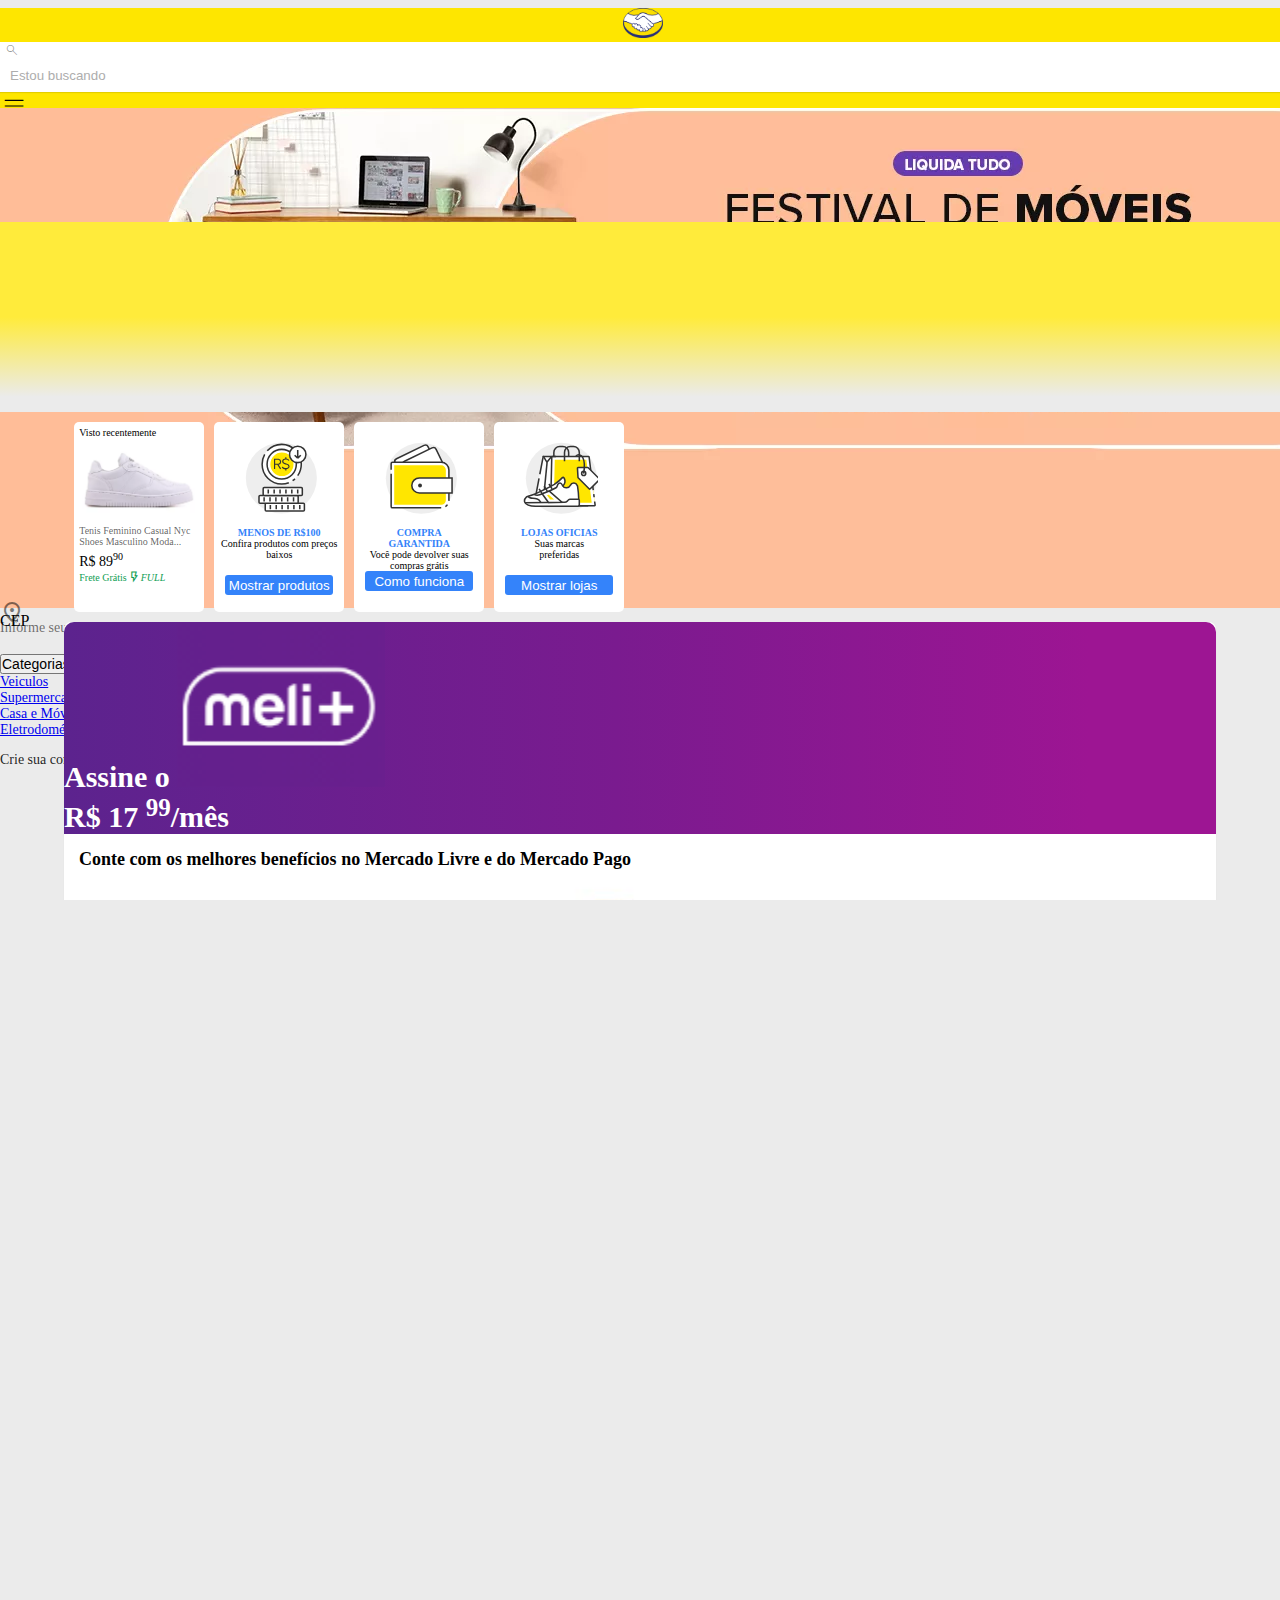
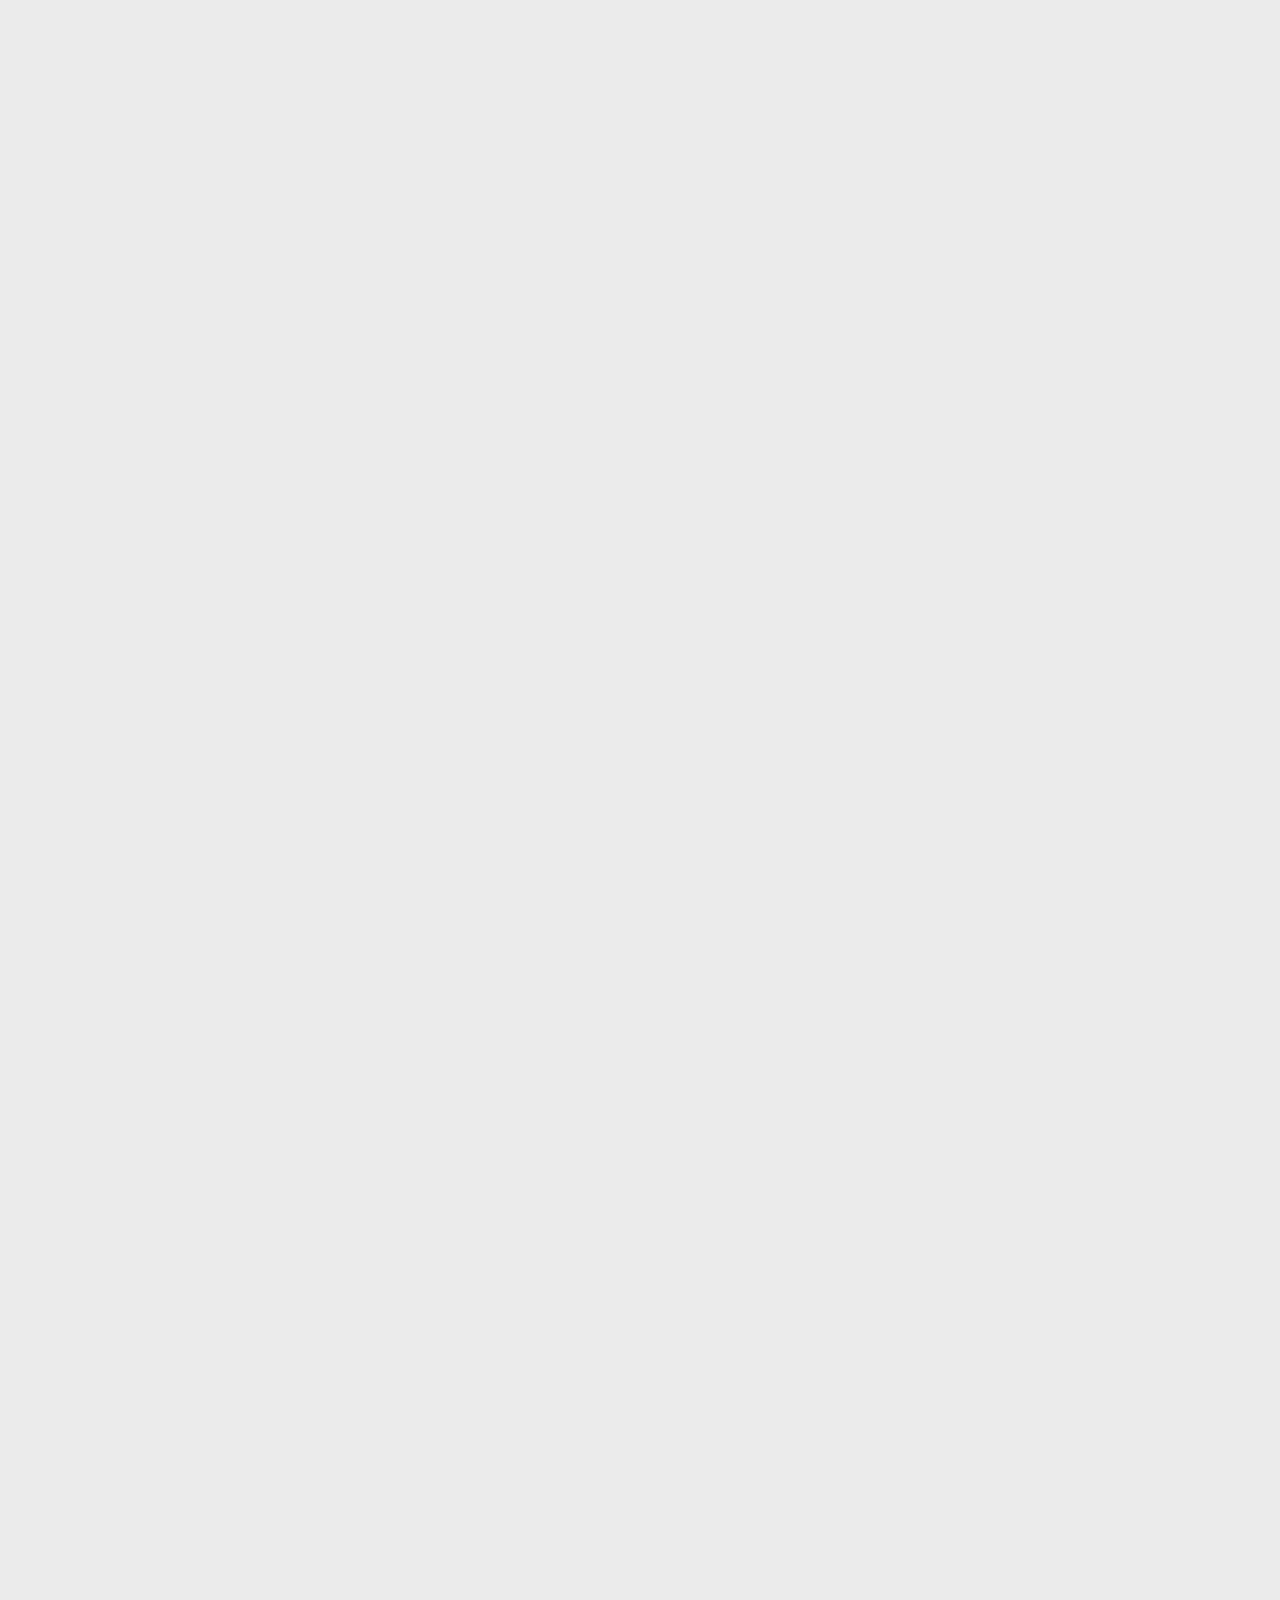
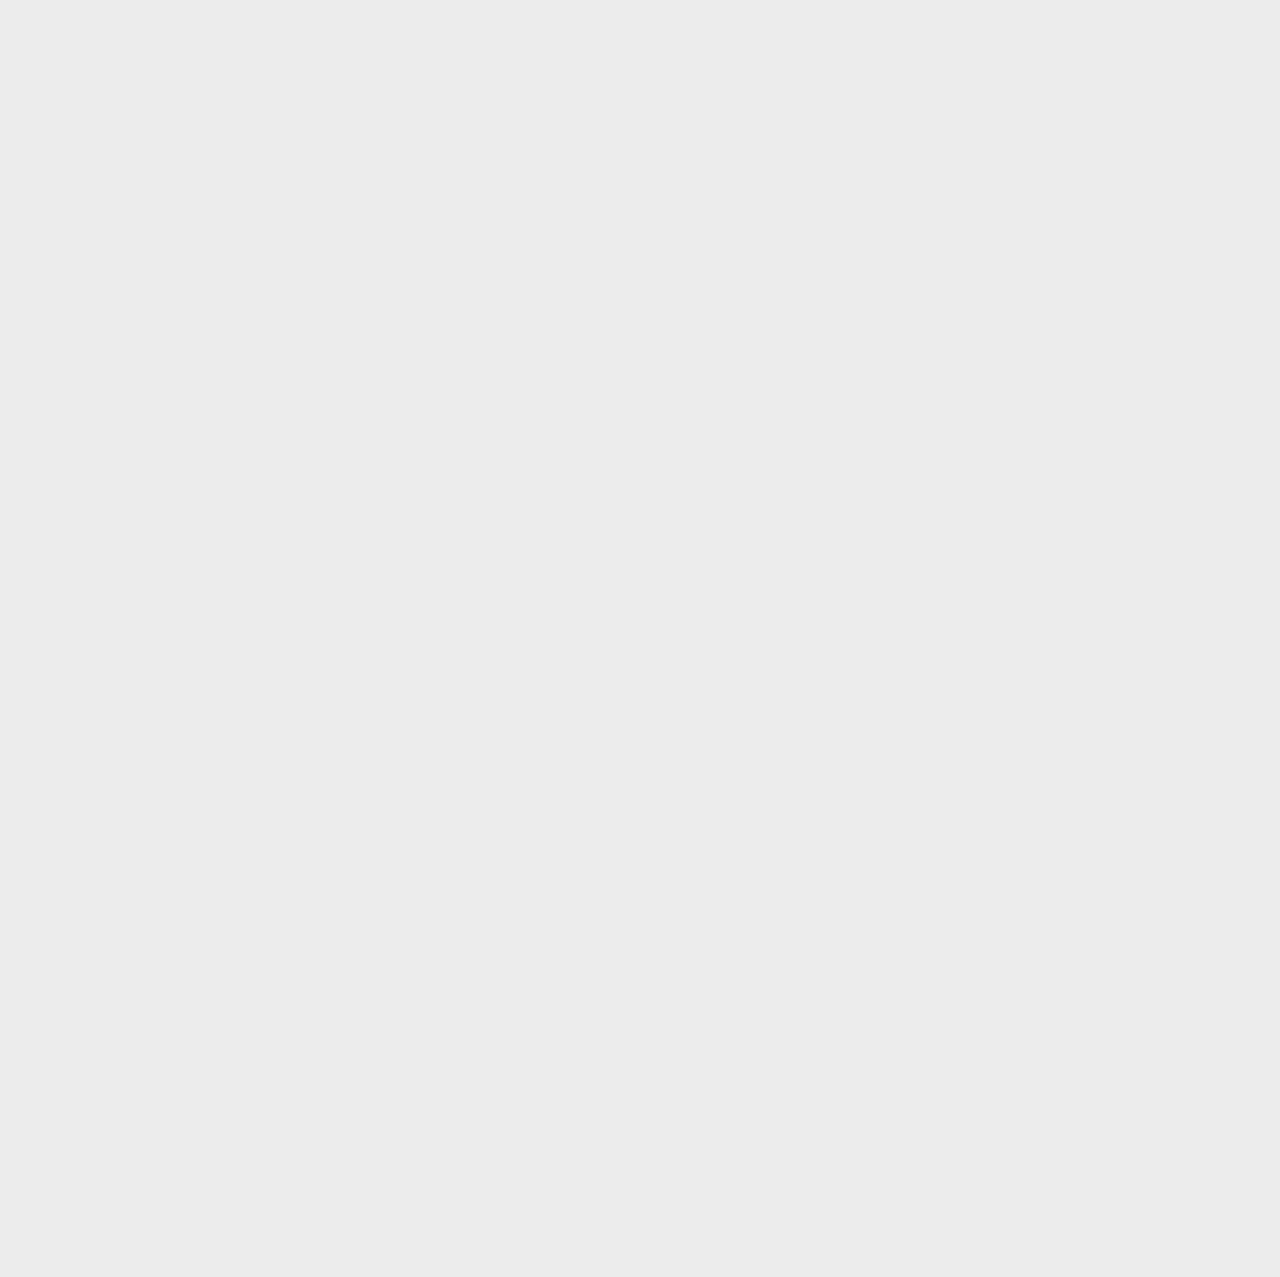
==== commit 7ad26a6d: "Mobile end" ====
--- a/index.html
+++ b/index.html
@@ -6,13 +6,14 @@
     <link href="https://cdn.jsdelivr.net/npm/bootstrap@5.3.2/dist/css/bootstrap.min.css" rel="stylesheet" integrity="sha384-T3c6CoIi6uLrA9TneNEoa7RxnatzjcDSCmG1MXxSR1GAsXEV/Dwwykc2MPK8M2HN" crossorigin="anonymous">
     <link rel="stylesheet" href="https://fonts.googleapis.com/css2?family=Material+Symbols+Outlined:opsz,wght,FILL,GRAD@20..48,100..700,0..1,-50..200"/>
     <link rel="stylesheet" href="https://fonts.googleapis.com/css2?family=Material+Symbols+Outlined:opsz,wght,FILL,GRAD@20..48,100..700,0..1,-50..200" />
-    <link rel="stylesheet" href="style.css">
-    <link rel="stylesheet" href="Secondstyle.css">
+    <link rel="stylesheet" href="styles/style.css">
+    <link rel="stylesheet" href="styles/Secondstyle.css">
+    <link rel="stylesheet" href="styles/novoStyle.css">
     <title>Document</title>
 </head>
 <body> 
     <header  class="container.fluid bgContainer">
-        <div class="row">
+        <div class="row d-sm-none">
             <div class="col-12 lineOne">
                 <div class="row">
                     <div class="col-2 colLogo" >
@@ -46,8 +47,79 @@
             </div>
             <div class="col-12 gradient"></div>
         </div>
+        <div class="container-fluid menu-desktop pt-1">
+            <div class="row text-end align-items-center">
+                <div style="cursor: pointer;" class="col-2">
+                    <img class="img-fluid" src="img/mercado-icon.png" alt="">
+                </div>
+                <div class="col-6">
+                   <div style="background-color: white; box-shadow: 0 1px 2px 0 rgba(0,0,0,.2);width: 90%;" class="d-flex align-items-center">
+                       <input style="height: 40px" class="searchInput" type="text" placeholder="Estou buscando">
+                       <span style="border-left: 1px solid rgba(0, 0, 0, 0.247); padding: 5px; color: rgba(0, 0, 0, 0.411);cursor: pointer;" class="material-symbols-outlined">search</span>
+                    </div>
+                </div>
+                <div style="cursor: pointer;" class="col-4 text-start">
+                    <img class="img-fluid" src="img/mercado-icon2.png" alt="">
+                </div>
+            </div>
+            <div style="height: 65px;" class="row text-start align-items-center">
+                <div class="col-2">
+                     <div class="row">
+                        <div class="col-5 p-0 text-end">
+                            <span style="color: rgba(0, 0, 0, 0.5); transform: translateY(10px);" class="material-symbols-outlined">location_on</span>
+                        </div>
+                        <div class="col-7 p-0">
+                            <p class="p-0"><span style="font-size: 14px; color: rgba(0, 0, 0, 0.562);">Informe seu</span></p>
+                            <p style="transform: translateY(-24px);">CEP</p>
+                        </div>
+                     </div>
+                </div>
+                <div class="col-6 ">
+                    <ul style="font-size: 14px; padding-bottom: 14px !important;" class="MenuUl p-0">
+                        <li>
+                            <div class="dropdown">
+                                <button style="font-size: 14px;"  class="btn dropdown-toggle p-0" type="button" data-bs-toggle="dropdown">
+                                  Categorias
+                                </button>
+                                <ul  class="dropdown-menu dropdown-menu-dark">
+                                  <li><a class="dropdown-item" href="#">Veiculos</a></li>
+                                  <li><a class="dropdown-item" href="#">Supermercado</a></li>
+                                  <li><a class="dropdown-item" href="#">Casa e Móveis</a></li>
+                                  <li><a class="dropdown-item" href="#">Eletrodomésticos</a></li>
+                                </ul>
+                              </div>
+                        </li>
+                        <li><a href="#">Ofertas do dia</a></li>
+                        <li><a href="#">Histórico</a></li>
+                        <li><a href="#">Moda</a></li>
+                        <li><a href="#">Mercado Play</a></li>
+                        <li><a href="#">Vender</a></li>
+                        <li><a href="#">Contato</a></li>
+                    </ul>
+                </div>
+                <div class="col-4">
+                    <ul style="font-size: 14px; padding-bottom: 14px !important;" class="MenuUl px-0 justify-content-center">
+                        <li class="px-2"><a href="#">Crie sua conta</a></li>
+                        <li class="px-2"><a href="#">Entre</a></li>
+                        <li class="px-2"><a href="#">Compras</a></li>
+                        <li class="px-2">
+                            <span style="cursor: pointer; color: rgba(0, 0, 0, 0.671);" class="material-symbols-outlined">
+                                shopping_cart
+                                </span>
+                        </li>
+                    </ul>
+                </div>
+            </div>
+        </div>
     </header>
-    <div  class="container slide ">
+    <div class="container-fluid">
+        <div class="row">
+            <div class="col-12 p-0">
+                <img class="img-fluid" src="img/bg-desktop1.webp" alt="">
+            </div>
+        </div>
+    </div>
+    <div  class="container slide d-md-none ">
         <div class="row slideOneContainer">
             <div data-js="imagensContainer" class="col-12"></div>
             <!-- <div class="col-3">S</div> -->
@@ -59,10 +131,10 @@
         </div>
     </div>
     <div>
-        <div  class="containerSlide2">
+        <div  class="containerSlide2 d-md-none ">
             <div data-js="SecondimagensContainer" class="col-12"></div>
         </div>
-        <div  class="containerSlide3">
+        <div   class="containerSlide3 d-sm-none">
             <div data-js="thirdImagensContainer" class="col-12">
                 <div class="cards cardOne">
                     <p id="visto">Visto recentemente</p>
@@ -105,8 +177,8 @@
             </div>
         </div>    
     </div>
-    <div  class="container-fluid loginCard">
-        <div class="row ">
+    <div  class="container-fluid loginCard d-sm-none">
+        <div id="login-container" class="row">
             <div class="col-12 loginContainer">
                 <div class="col-12">
                     <p>Crie uma conta para melhorar sua <br> experiência</p>
@@ -120,38 +192,81 @@
             </div>
         </div>
     </div>
-    <div  class="container-fluid">
+    <div  class="container-fluid slideProducts-desktop d-md-none">
+        <div class="row">
+            <div class="col-4">
+                <div>
+                    <p>Oferta do dia</p>
+                    <div class="cards cardOne  cardsProducts">
+                        <figure class="imageContainer">
+                         <img width="150" height="150" decoding="async" src='img/prod3.jpeg' alt="">
+                        </figure>
+                         <div class="productsInternalTexts">
+                             <p>Notebook Samsung Galaxy Book Go...</p>
+                             <p><del>R$ 1.999</del></p>
+                             <p><span class="preco">R$ 1.399<sup>30% OFF</sup></span></p>
+                             <p class="subInfo">em <span>10x R$ 87,90 sem juros</span></p>
+                             <p>
+                                 <span class="frete">Frete Grátis
+                                 <span class="material-symbols-outlined rayIcon">flash_on</span>
+                                 <span class="italic">FULL</span>
+                                 </span>
+                             </p>
+                         </div>
+                     </div>
+                </div>
+            </div>
+            <div class="col-8"></div>
+    </div>
+    </div>
+    <div class="container-fluid d-sm-none" >
         <div class="row">
             <div class="col-12 assineContainer">
+                <div class="col-12 assineHeader-Desktop " style="border-radius: 10px 10px 0px 0px;">
+                    <div style="min-height: 50px;" class="row px-4">
+                        <div class="col-6 py-2">Assine o <span> <img style="width: 18%;" src="img/merni.icon.png" alt=""></span></div>
+                        <div class="col-6 text-end py-4">R$ 17 <sup>99</sup>/mês</div>
+                    </div>  
+                </div>
                 <div class="col-12 assineHeader">
-                    <img src="img/assine.jpeg" alt="">
+                     <img src="img/assine.jpeg" alt=""> 
                 </div>
                 <div class="col-12 assineBody">
-                    <p>Conte com os melhores<br> benefícios no Mercado Livre e do <br> Mercado Pago</p>
-                    <div class="row">
-                        <div class="col-2">
-                            <img class="assineImagens" src="img/truck Icon.png" alt="">
-                        </div>
-                        <div class="col-10 assinarInternalText">Frete grátis em milhões de produtos a partir de R$29</div>
-                    </div>
-                    <div class="row">
-                        <div class="col-2">
-                            <img class="assineImagens" src="img/disney.jpg" alt="">
-                        </div>
-                        <div class="col-10 assinarInternalText">Disney<sup>+</sup> e Stars<sup>+</sup> sem custo</div>
-                    </div>
-                    <div class="row">
-                        <div class="col-2">
-                            <img class="assineImagens" src="img/diezer.png" alt="">
-                        </div>
-                        <div class="col-10 assinarInternalText">Deezer Premium 12 meses sem custo</div>
-                    </div>
-                    <div class="row">
-                        <div class="col-2">
-                            <img class="assineImagens" src="img/carro.png" alt="">
-                        </div>
-                        <div class="col-10 assinarInternalText">60% OFF no Ultrapasse e outros benefícios</div>
-                    </div>
+                    <p>Conte com os melhores benefícios no Mercado Livre e do Mercado Pago</p>
+                  <div id="Assinar-container">
+                      <div class="col-md-3">
+                        <div class="row">
+                            <div class="col-2 col-md-4">
+                                <img class="assineImagens" src="img/truck Icon.png" alt="">
+                            </div>
+                            <div class="col-10 col-md-8 assinarInternalText">Frete grátis em milhões de produtos a partir de R$29</div>
+                        </div>
+                      </div>
+                        <div class="col-md-3">
+                            <div class="row">
+                                <div class="col-2 col-md-4">
+                                    <img class="assineImagens" src="img/disney.jpg" alt="">
+                                </div>
+                                <div class="col-10 col-md-8 assinarInternalText">Disney<sup>+</sup> e Stars<sup>+</sup> sem custo</div>
+                            </div>
+                        </div>
+                        <div class="col-md-3">
+                            <div class="row">
+                                <div class="col-2 col-md-4">
+                                    <img class="assineImagens" src="img/diezer.png" alt="">
+                                </div>
+                                <div class="col-10 col-md-8 assinarInternalText">Deezer Premium 12 meses sem custo</div>
+                            </div>
+                        </div>
+                        <div class="col-md-3">
+                            <div class="row">
+                                <div class="col-2 col-md-4">
+                                    <img class="assineImagens" src="img/carro.png" alt="">
+                                </div>
+                                <div class="col-10 col-md-8 assinarInternalText">60% OFF no Ultrapasse e outros benefícios</div>
+                            </div>
+                        </div>
+                  </div>
                 </div>
                 <div class="row assinarFooter">
                     <div class="col-10 assinarInternalText">Assinar o Meli+</div>
@@ -159,10 +274,20 @@
                         chevron_right
                         </span></div>
                 </div>
-            </div>
-        </div>
-    </div>
-    <div  class="container-fluid">
+                <hr class="opacityLine">
+                <div class="row assinarFooterBtn">
+                   <div class="col-12">
+                    <div class="row justify-content-end text-end px-4 ">
+                        <div class="col-4 pb-3">
+                            <a style="background-color: #3483fa; color: white;" href="" class="btn btn-lg">Assinar o Meli+</a>
+                        </div>
+                    </div>
+                   </div>
+                </div>
+            </div>
+        </div>
+    </div>
+    <div  class="container-fluid d-sm-none">
         <div class="row">
             <div class="col-12 products">
                 <div class="row produtosContainer">
@@ -247,7 +372,7 @@
             </div>
         </div>
     </div>
-    <div  class="container benefitsContainer">
+    <div  class="container benefitsContainer d-sm-none">
         <div class="row ">
             <p>Benefícios em conteúdo</p>
             <div class="col-6 contentOne">
@@ -274,7 +399,7 @@
               </div>
         </div>
     </div>
-    <div  class="container-fluid">
+    <div  class="container-fluid d-sm-none">
         <div class="row">
             <div class="col-12 products">
                 <div class="row produtosContainer">
@@ -340,7 +465,7 @@
                             </div>
                         </div>
                 
-                    <div class="row assinarFooter">
+                    <div  class="row assinarFooter">
                         <div class="col-10 assinarInternalText">Ir para Mais Vendidos</div>
                         <div class="col-2 assinarIcon"><span class="material-symbols-outlined">
                             chevron_right
@@ -350,7 +475,7 @@
             </div>
         </div>
     </div>
-    <div   class="container-fluid categoriaContainer">
+    <div   class="container-fluid categoriaContainer d-sm-none">
         <div class="row">
             <div class="col-12 promocard">
                 <figure class="bgImgCard">
@@ -373,7 +498,7 @@
         </div>
     </div>
 
-    <div  class="container-fluid categoriaContainer">
+    <div  class="container-fluid categoriaContainer d-sm-none">
         <did class="row">
             <p>Categorias</p>
             <div class="col-12 cardsContainer">
@@ -434,7 +559,7 @@
             </div>
         </did>
     </div>
-    <div  class="container-fluid">
+    <div  class="container-fluid d-sm-none">
         <div class="row">
             <div style="margin-top: 10px;" class="col-12 products">
                 <div class="row produtosContainer">
@@ -515,7 +640,7 @@
         </div>
     </div>
 
-    <div class="container-fluid containerSlide4">
+    <div class="container-fluid containerSlide4 d-sm-none">
         <div class="row slide4">
            <div data-js="slide4Container" class="slide4Container">
             <div data-js="slide1" class="col-12 slide1">
@@ -546,7 +671,7 @@
            <div>abs</div>
         </div>
     </div>
-    <div class="container yellow-bar">
+    <div  class="container yellow-bar d-sm-none">
         <div class="row justify-content-center">
            <div class="infos-container-app">
             <div class="col-1 icon-marker">
@@ -560,7 +685,7 @@
            </div>
         </div>
     </div>
-    <div class="container list-footer-container">
+    <div  class="container list-footer-container d-sm-none">
         <div class="row ">
            <div class="col-6">
             <ul class="ul-Container">
@@ -583,7 +708,7 @@
         </div>
     </div>
     
-    <div class="container footer-infos">
+    <div  class="container footer-infos d-sm-none">
         <div class="row signIn-create-links justify-content-center px-5">
             <div class="col-3 links-create-signIn-footer">
                 <a href="#">Entre</a>
@@ -611,7 +736,7 @@
                </div>
             </div>
     </div>
-
+    <script src="https://cdn.jsdelivr.net/npm/bootstrap@5.3.2/dist/js/bootstrap.bundle.min.js" integrity="sha384-C6RzsynM9kWDrMNeT87bh95OGNyZPhcTNXj1NW7RuBCsyN/o0jlpcV8Qyq46cDfL" crossorigin="anonymous"></script>
     <script src="app.js"></script>
 </body>
 </html>--- a/styles/style.css
+++ b/styles/style.css
@@ -0,0 +1,952 @@
+:root {
+    --greenText: #0f9e54;
+    --blueText: #3483fa;
+    --elementsColor: #fff;
+}
+
+
+* {
+    margin: 0;
+    padding: 0;
+    box-sizing: border-box;
+}
+
+body,
+html {
+    height: 100vh;
+    overflow-x: hidden;
+    background-color: #ebebeb;
+    position: relative;
+}
+
+.bgContainer {
+
+    background-color: #fee600;
+    height: 280px;
+}
+
+.lineOne {
+    margin-top: 8px;
+}
+
+.colLogo {
+    /* background-color: antiquewhite; */
+    margin: 0px;
+    padding: 0px;
+    text-align: center;
+}
+
+.logoMercadoLivre {
+    margin-left: 6px;
+    /* height: 40px; */
+    width: 40px;
+    height: 30px;
+}
+
+.containerInput {
+    margin: 0px;
+    padding: 0px;
+}
+
+
+
+.inputElements {
+    box-shadow: 0 1px 1px 0 rgba(0, 0, 0, .1);
+    background-color: white;
+}
+
+.inputElements span,
+.conteinerIcons>div:nth-child(2),
+[data-js="imagensContainer"],
+.infosFrete,
+.infosFrete div,
+.containerSlide2,
+[data-js="SecondimagensContainer"],
+.imgAndTextContainer,
+.circImg,
+[data-js="thirdImagensContainer"],
+.cardOne .frete,
+.assineBody .row,
+.assinarInternalText,
+.assinarIcon,
+.products,
+.produtosContainer,
+.benefitsContainer .row p:first-child,
+.categoriaContainer .row>p,
+.cardsContainer,
+.textsCard a,
+.slide4Container,
+.yellow-bar {
+    display: flex;
+}
+
+
+.inputElements span {
+    width: 24px;
+    justify-content: center;
+    align-items: center;
+    font-size: 16px;
+    color: gray;
+    font-weight: 200;
+}
+
+.searchInput {
+    width: 100%;
+    outline: none;
+    border: none;
+    border-radius: 2px;
+    /* height: 100%; */
+    padding-left: 10px;
+    height: 34px;
+
+}
+
+.searchInput::placeholder {
+    color: rgb(173, 173, 173);
+}
+
+.conteinerIcons>div>span {
+    font-weight: 200;
+    padding: 0px;
+    margin: 0px;
+    font-size: 28px;
+}
+
+.conteinerIcons>div {
+    padding: 0px;
+    margin: 0px;
+
+}
+
+.menu-desktop {
+    display: none;
+}
+
+.conteinerIcons>div:nth-child(2) {
+    align-items: center;
+
+}
+
+.secondLine {
+    margin-top: 12px;
+    font-size: 13px;
+    color: rgb(122, 122, 122);
+}
+
+.divIcon {
+    /* background-color: cadetblue; */
+    text-align: center;
+}
+
+.divIcon>span {
+    width: 10%;
+    font-size: 13px;
+}
+
+.textSecondLine {
+    padding: 0px;
+}
+
+.gradient {
+    display: block;
+    position: relative;
+    margin-top: 25px;
+    height: 190px;
+    background-image: linear-gradient(180deg, #ffeb3b 50%, #ebebeb 92%);
+}
+
+.slideOneContainer{
+    display: flex;
+    margin: 0 auto;
+}
+
+.slide {
+    position: relative;
+    top: -200px;
+    /* background-color: rebeccapurple;  */
+    margin: 0px;
+    padding: 0px;
+    margin: 0 auto;
+    width: 100%;
+    
+}
+
+[data-js="imagensContainer"] {
+    padding: 0;
+    overflow-x: scroll;
+    border-radius: 10px;
+    /* max-width: 346px; */
+    min-width: 345px;
+    height: 158.22px;
+    width: 90%;
+    margin: 0 auto;
+    gap: 10px;
+    scroll-snap-type: x mandatory;
+}
+
+[data-js="imagensContainer"]::-webkit-scrollbar {
+    display: none;
+
+}
+
+.item {
+    min-width: 345px;
+    max-width: 100%;
+    transition: 0.4s cubic-bezier(0.25, 0.46, 0.45, 0.94);
+    /* margin: 0px 15px; */
+    padding: 0px 0px ;
+    /* scroll-padding: 10px; */
+    scroll-snap-align: start;
+    scroll-snap-stop: always;
+}
+
+[data-js="imagensContainer"] img {
+    width: 100%;
+    height: 100%;
+    transition: 0.4s cubic-bezier(0.25, 0.46, 0.45, 0.94);
+    border-radius: 10px;
+}
+
+.infosFrete {
+    justify-content: center;
+    /* margin: 0 auto; */
+    font-size: 10px;
+    /* height: 20px; */
+    /* text-align: center; */
+    margin-top: 5px;
+    /* width: 350px; */
+}
+
+
+.infosFrete div {
+    box-shadow: 0 1px 1px 0 rgba(0, 0, 0, .1);
+    justify-content: center;
+    align-items: center;
+    min-width: 342px;
+    margin: 0 auto;
+    width: 80%;
+    /* background-color: rgb(22, 115, 197); */
+    border-radius: 2px;
+    background-color: #ffffff;
+    padding: 3px;
+}
+
+.infosFrete div span span {
+    font-weight: 300;
+    font-size: 20px;
+
+}
+
+.infosFrete div span {
+    color: green;
+    margin-right: 3px;
+
+}
+
+.containerSlide2 {
+    /* background-color: #0f9e54;  */
+    position: relative;
+    align-items: center;
+    justify-content: center;
+    top: -190px;
+}
+
+[data-js="SecondimagensContainer"] {
+    position: relative;
+    /* top: -180px; */
+    font-size: 10px;
+    margin: 0 auto;
+    overflow-x: scroll;
+    /* background-color: aquamarine; */
+    padding-left: 5.2%;
+
+}
+
+[data-js="SecondimagensContainer"]::-webkit-scrollbar {
+    display: none;
+
+}
+
+.imgAndTextContainer {
+    flex-direction: column;
+    align-items: center;
+    text-align: center;
+    position: relative;
+    /* padding: 0px 6px; */
+    /* margin: 0 auto; */
+    margin: 5px 12px -12px 0px;
+}
+
+.imgAndTextContainer:first-child {
+    padding: 0px;
+}
+
+.imgAndTextContainer:nth-child(1) {
+    /* background-color: #a36f28; */
+    margin-left: 0px;
+
+}
+
+.imgAndTextContainer:nth-child(2)::before {
+    position: absolute;
+    content: 'NOVO';
+    width: 50px;
+    top: 35px;
+    border-radius: 10px;
+    color: white;
+    background-color: rgb(52, 122, 226);
+
+}
+
+
+.circImg {
+    box-shadow: 0 1px 1px 0 rgba(0, 0, 0, .1);
+    flex-direction: column;
+    align-items: center;
+    justify-content: center;
+    border-radius: 50%;
+    background-color: rgb(255, 255, 255);
+    /* margin-right: 10px; */
+    min-width: 46px;
+    height: 46px;
+}
+
+.imgAndTextContainer:nth-child(2) .circImg {
+    border: 2px solid rgb(52, 64, 226);
+}
+
+[data-js="SecondimagensContainer"] img {
+    width: 100%;
+
+}
+
+.imgAndTextContainer p {
+    margin-top: 3px;
+}
+
+.containerSlide3 {
+    position: relative;
+    top: -190px;
+    /* background-color: rgb(168, 62, 62); */
+    margin: 0 auto;
+    /* max-width: 346px; */
+
+
+}
+
+[data-js="thirdImagensContainer"] {
+    /* max-width: 420px; */
+    flex-direction: row;
+    overflow-x: scroll;
+    padding-left: 5.8%;
+    /* background-color: #cbf876; */
+    margin-bottom: 10px;
+
+}
+
+[data-js="thirdImagensContainer"]::-webkit-scrollbar {
+    display: none;
+
+}
+
+.cards {
+    font-size: 12px;
+    min-width: 130px;
+    max-width: 130px;
+    background-color: white;
+    padding: 5px;
+    border-radius: 5px;
+    font-size: 10px;
+    max-height: 190px;
+    min-height: 190px;
+}
+
+.cards:not(.cardOne) {
+    margin-left: 10px;
+    text-align: center;
+}
+
+#visto {
+    font-weight: 500;
+    margin: 0px 0px 12px 0px;
+    font-size: 10px;
+}
+
+.cardOne p:nth-child(1) {
+    font-weight: 300;
+    margin: 0px 0px 12px 0px;
+    font-size: 13px;
+}
+
+.cardOne p:nth-child(3) {
+    margin-bottom: 5px;
+    color: #0000009f;
+}
+
+.cardOne sup {
+    top: -0.3em;
+
+}
+
+.cardOne figure {
+    width: 100%;
+    margin: 0px 0px 10px 0px;
+}
+
+.cardOne figure img {
+    width: 120px;
+}
+
+.cardOne figure img {
+    width: 100%;
+}
+
+.cardOne p:nth-child(4) {
+    margin-bottom: 0px;
+    margin-top: 4px;
+
+}
+
+.cardOne .preco {
+    font-size: 14px;
+    font-weight: 400;
+    color: #000000;
+
+}
+
+.cardOne .preco sup {
+    font-size: 10px;
+
+}
+
+.cardOne .frete {
+    align-items: center;
+    color: var(--greenText);
+    font-size: 10px;
+    /* background-color: var(---greenText); */
+}
+
+.cardOne .rayIcon {
+    font-size: 14px;
+
+}
+
+.cardOne .italic {
+    font-style: italic;
+}
+
+
+.iconContainer {
+    margin: 10px 0px;
+}
+
+.iconContainer img {
+    width: 65%;
+
+}
+
+.blueTitle {
+    font-weight: 600;
+    margin: 0px;
+    color: var(--blueText);
+}
+
+.description {
+    margin: 0px 0px 15px 0px;
+}
+
+.blueButton {
+    width: 90%;
+    color: white;
+    border: none;
+    background-color: var(--blueText);
+    height: 20px;
+    border-radius: 3px;
+
+}
+
+.compra {
+    margin: 0px;
+}
+
+
+.loginCard {
+    position: relative;
+    top: -190px;
+    margin-bottom: 10px;
+    /* background-color: #0f9e54; */
+}
+
+
+.loginContainer {
+    box-shadow: 0 1px 1px 0 rgba(0, 0, 0, .1);
+    margin: 0 auto;
+    max-width: 400px;
+    background-color: var(--elementsColor);
+    /* width: 94%; */
+    /* min-width: 350px; */
+    padding: 15px;
+    border-radius: 7px;
+    min-width: 342px;
+    width: 80%;
+}
+
+.oi {
+    height: 100vh;
+}
+
+.buttonContainer button {
+    width: 100%;
+    margin: 0px;
+    height: 40px;
+    border: none;
+    background-color: var(--blueText);
+    color: var(--elementsColor);
+    border-radius: 5px;
+    font-weight: 400;
+}
+
+.signInContainer {
+    text-align: center;
+    margin-top: 15px;
+}
+
+.signInContainer p {
+    font-size: 14px;
+    color: #494949;
+}
+
+.signInContainer a {
+    text-decoration: none;
+}
+
+
+.assineContainer {
+    box-shadow: 0 1px 1px 0 rgba(0, 0, 0, .1);
+    margin: 0 auto;
+    position: relative;
+    top: -190px;
+    background-color: var(--elementsColor);
+    border-radius: 7px;
+    min-width: 342px;
+    width: 80%;
+    padding: 0px;
+    margin-bottom: 15px;
+
+}
+.assineHeader-Desktop, .slideProducts-desktop {
+    display: none;
+}
+
+.assineHeader {
+    margin: 0px;
+}
+
+.assineHeader img {
+    width: 100%;
+    height: 80px;
+}
+
+.assineBody {
+    padding: 15px;
+
+}
+
+.assineBody> p {
+    font-size: 14px;
+    font-weight: 600;
+}
+
+.assineImagens {
+    width: 120%;
+}
+
+
+.assineBody .row {
+    align-items: center;
+    margin-bottom: 10px;
+}
+
+.assinarInternalText {
+    font-size: 14px;
+}
+
+
+.assinarFooter {
+    width: 100%;
+    margin: 0px !important;
+    /* padding: 0px; */
+    /* height: 30px; */
+    padding: 9px 0px;
+    /* background-color: #0f9e54; */
+    border-top: 1px solid rgba(131, 131, 131, 0.24);
+    font-weight: 500;
+    color: var(--blueText);
+
+}
+
+.assinarInternalText {
+    align-items: center;
+}
+
+.assinarInternalText sup {
+    margin: 9px 4px 0px 0px;
+}
+
+.assinarIcon {
+    padding: 0px;
+    align-items: center;
+    justify-content: end;
+}
+
+.assinarFooterBtn{
+    display: none;
+}
+
+.products {
+    position: relative;
+    top: -190px;
+    /* background-color: #3483fa; */
+    justify-content: center;
+
+}
+
+
+.produtosContainer {
+    box-shadow: 0 1px 1px 0 rgba(0, 0, 0, .1);
+    background-color: var(--elementsColor);
+    /* padding: 10px; */
+    justify-content: center;
+    flex-wrap: wrap;
+    /* width: 90%; */
+    min-width: 342px;
+    width: 80%;
+    margin: 0px;
+    border-radius: 5px;
+}
+
+.produtosGrid {
+    display: none;
+    margin: 0px;
+    display: grid;
+    grid-template-columns: repeat(2, 170px);
+    grid-template-rows: repeat(2, 220px);
+    /* height: 300px; */
+    /* border: 1px solid gray; */
+}
+
+.cardsProducts {
+    /* display: none; */
+    max-width: 170px;
+    min-height: 295px;
+    border: 1px solid rgba(134, 134, 134, 0.082);
+    padding: 2px;
+    border-radius: 0px;
+
+}
+
+.cardsProducts figure img {
+    background-color: rgba(224, 27, 27, 0.815);
+}
+
+.productsHeader {
+    padding: 10px;
+    font-weight: 500;
+}
+
+.productsInternalTexts {
+    padding: 0px 0px 0px 8px;
+}
+
+.productsInternalTexts .preco {
+    /* color: #3483fa; */
+    font-size: 22px;
+}
+
+.subInfo {
+    font-size: 9px;
+}
+
+.subInfo span {
+    color: var(--greenText);
+}
+
+.subInfo {
+    font-size: 9px;
+}
+
+del {
+    color: #757575;
+}
+
+.productsInternalTexts p sup {
+    color: var(--greenText);
+    margin-left: 2px;
+    top: -0.9em;
+}
+
+.productsInternalTexts p:nth-child(1) {
+    margin: 0px 0px 6px 0px;
+
+}
+
+.productsInternalTexts p:nth-child(2) {
+    margin: 0px 0px -8px 0px;
+
+
+}
+
+.productsInternalTexts p:nth-child(3) {
+    margin: 4px 0px -5px 0px;
+    /* background-color: #0f9e54; */
+
+}
+
+.productsInternalTexts .frete {
+    margin: 10px 0px 0px 0px;
+    /* background-color: #0f9e54; */
+
+}
+
+.productsInternalTexts .italic {
+    font-weight: 800;
+
+}
+
+
+.benefitsContainer {
+    position: relative;
+    top: -180px;
+    margin-bottom: 20px;
+
+}
+
+
+.benefitsContainer .row {
+    margin: 0 auto;
+    box-shadow: 0 1px 1px 0 rgba(0, 0, 0, .1);
+    min-width: 342px;
+    height: 240px;
+    width: 80%;
+    background-color: var(--elementsColor);
+    border-radius: 5px;
+}
+
+.benefitsContainer .row p:first-child {
+    align-items: center;
+    margin: 0px;
+    border-bottom: 1px solid rgba(134, 134, 134, 0.123);
+    border-radius: 5px 5px 0px 0px;
+    font-weight: 600;
+}
+
+.contentOne {
+    text-align: center;
+    padding: 0px 4px 0px 12px;
+    height: 170px;
+}
+
+.contentTwo {
+    padding: 0px 12px 0px 4px;
+}
+
+.cardBeneficio {
+    margin-top: 12px;
+    border-radius: 5px;
+    text-align: center;
+    position: relative;
+    height: 170px;
+    background-color: #01061d;
+}
+
+.bgImage {
+    width: 100%;
+    border-radius: 5px;
+}
+
+.bgImage img {
+    width: 100%;
+    border-radius: 5px;
+}
+
+.centralIcon {
+
+    position: absolute;
+    top: 35px;
+    left: 54px;
+    width: 45px;
+    z-index: 2;
+    border-radius: 5px;
+}
+
+.gradientBlue {
+    position: absolute;
+    height: 50%;
+    top: 31px;
+    width: 100%;
+    background-image: linear-gradient(180deg, #ff478700 0%, #01061d 100%, #01061d 100%);
+}
+
+.mainText {
+    position: absolute;
+    color: white;
+    top: 90px;
+    margin: 0px;
+    font-weight: 500;
+    line-height: 20px;
+    width: 100%;
+    text-align: center;
+}
+
+.secondParagraphs {
+    width: 100%;
+    position: absolute;
+    top: 130px;
+    font-size: 11px;
+    margin: 0px;
+    color: gray;
+    text-align: center;
+}
+
+.secondParagraphs sup {
+    top: -3px;
+}
+
+.secondParagraphs2 {
+    width: 100%;
+    position: absolute;
+    top: 108px;
+    font-size: 11px;
+    margin: 0px;
+    color: gray;
+    text-align: center;
+}
+
+#sup1 {
+    /* top: 1px; */
+    color: black;
+}
+
+#sup2 {
+    top: -7px;
+    margin-left: 1px;
+    font-size: 11px;
+}
+
+.categoriaContainer {
+    position: relative;
+    top: -180px;
+    padding: 0px;
+    margin-bottom: 10px;
+}
+
+.categoriaContainer .row {
+    margin: 0 auto;
+    min-width: 342px;
+    width: 80%;
+    background-color: var(--elementsColor);
+    border-radius: 5px;
+}
+
+.categoriaContainer .row>p {
+    align-items: center;
+    margin: 0px;
+    height: 40px;
+    font-weight: 500;
+    border-bottom: 1px solid rgb(226, 226, 226);
+}
+
+.cardsContainer {
+    flex-wrap: wrap;
+    /* background-color: #3483fa; */
+    margin: 5px 0px;
+}
+
+.categoriaCard {
+    background-color: white;
+    max-width: 100px;
+    margin: 3px;
+    border-radius: 5px;
+    border: 1px solid rgb(226, 226, 226);
+}
+
+.categoriaCard figure {
+    width: 100%;
+    background-color: #f1f1f1;
+    margin: 0px;
+    border-radius: 5px;
+    text-align: center;
+}
+
+.categoriaCard figure img {
+    width: 90%;
+}
+
+.categoriaCard p {
+    text-align: center;
+    font-size: 10px;
+    font-weight: 500;
+    margin: 3px 0px;
+    padding: 10px;
+}
+
+.promocard {
+    padding: 0px;
+    position: relative;
+    background-color: #ffc21b;
+    border-radius: 5px;
+}
+
+.bgImgCard {
+    margin: 0px;
+    padding: 0px;
+    width: 100%;
+    border-radius: 5px;
+}
+
+.bgImgCard img {
+    width: 100%;
+    border-radius: 5px 5px 0px 0px;
+}
+
+.iconCard {
+    position: absolute;
+    width: 70px;
+    border-radius: 5px;
+    bottom: 100px;
+    left: 15px;
+}
+
+.iconCard img {
+    border-radius: 5px;
+    /* position: absolute; */
+    width: 100%;
+}
+
+.textsCard {
+    padding: 20px;
+}
+
+.textsCard p {
+    margin: 0px;
+}
+
+.textsCard p:nth-child(1) {
+    font-size: 10px;
+    font-weight: 500;
+
+}
+
+.textsCard p:nth-child(2) {
+    font-weight: 600;
+
+}
+
+.textsCard a {
+    align-items: center;
+    text-decoration: none;
+    color: #000000;
+    font-weight: 600;
+    font-size: 10px;
+    
+}
--- a/styles/Secondstyle.css
+++ b/styles/Secondstyle.css
@@ -0,0 +1,177 @@
+
+.containerSlide4{
+    position: relative;
+    top: -180px;
+    background-color: var(--blueText);
+    padding: 0px;
+   
+}
+
+.containerSlide4 .row{
+    text-align: center;
+    margin: 0 auto;
+    width: 100%;
+    max-width: 384px;
+    background-color: var(--elementsColor);
+    margin: 0px;
+
+}
+
+.slide4Container{
+    overflow-x: scroll;
+    scroll-snap-type: x mandatory;
+    gap: 10px;
+    padding: 20px;
+}
+
+.slide4Container::-webkit-scrollbar{
+    display: none;
+}
+
+.slide1{
+    scroll-padding: 10px;
+    scroll-snap-align: center;
+    scroll-snap-stop: always;
+}
+
+.slide1 p{
+    margin: 0px;
+    
+}
+.firstp{
+    font-weight: 400;
+    font-size: 20px;  
+}
+
+.slide1 p:not(.firstp){
+    padding: 5px;
+   font-size: 14px;
+
+}
+
+.slide1 p:nth-child(3){
+    margin: 0 auto;
+   width: 90%;
+
+}
+
+.slide1 img{
+   width: 30%;
+
+}
+
+.yellow-bar {
+    position: relative;
+    top: -180px;
+    padding: 0px;
+    text-align: center;
+    flex-direction: row;
+    background-color: #ffeb3b;
+    height: 70px;
+    justify-content: center;
+}
+
+.infos-container-app{
+    width: 100%;
+    display: flex;
+    align-items: center;
+    justify-content: center;
+
+}
+
+
+.container-img-mercadoLivre {
+    display: flex;
+    align-items: center;
+    justify-content: center;
+    width: 50px;
+    height: 50px;
+    background-color: #ffeb3b;
+    box-shadow: 0 1px 1px 0 rgba(0, 0, 0, 0.205);
+    border-radius: 5px;
+}
+
+.container-img-mercadoLivre img {
+    width: 90%;
+    /* background-color: yellow; */
+}
+
+.list-footer-container{
+    position: relative;
+    top: -180px;
+    padding: 20px;
+    font-size: 14px;
+    background-color: var(--elementsColor);
+    border-bottom: 1px solid rgba(0, 0, 0, 0.116);
+}
+
+.ul-Container {
+    padding-left: 10px !important;
+}
+
+.list-footer-container ul li{
+    list-style: none;
+    padding: 10px 0px;
+}
+
+.footer-infos{
+    position: relative;
+    top: -180px;
+    padding: 0px;
+    background-color: var(--elementsColor);
+}
+
+.signIn-create-links{
+    padding: 20px 0px;
+
+}
+
+.links-create-signIn-footer a{
+    text-decoration: none;
+    font-size: 14px;
+    text-align: start;
+    /* padding: 0px !important; */
+}
+
+.links-create-signIn-footer:first-child{
+    padding:0px;
+}
+
+.links-create-signIn-footer:first-child a{
+    border-right: 1px solid rgba(0, 0, 0, 0.171);
+    padding-right: 25px;
+}
+
+.subset-links{
+    /* padding-left: 24px; */
+    font-size: 12px;
+    
+}
+.subset-links a{
+    /* padding-left: 24px; */
+    text-decoration: none;
+    color: rgba(0, 0, 0, 0.836);
+    padding-right: 2px;
+   
+}
+
+#Acessibilidade {
+    padding-left: 24px;
+    background-image: url("https://http2.mlstatic.com/frontend-assets/ml-web-navigation/ui-navigation/6.6.10/mercadolibre/accessibility.png");
+    background-repeat: no-repeat;
+    background-position: left top;
+    background-size: 16px;
+}
+
+.final-footer{
+    font-size: 12px;
+    color: rgba(0, 0, 0, 0.712);
+    padding-top: 15px;
+}
+
+.last-item{
+    position: absolute;
+    top: 50px;
+    background-color: var(--elementsColor);
+    padding-bottom: 30px;
+}--- a/styles/novoStyle.css
+++ b/styles/novoStyle.css
@@ -0,0 +1,70 @@
+
+
+@media screen and (min-width: 992px) {
+    
+    *{
+        padding: 0;
+        margin: 0;
+    }
+    .containerSlide2,
+    .infosFrete,.slide, 
+    .assinarFooter, 
+    .assineHeader,
+    .loginCard{
+        display: none;
+    }
+    
+    .assinarFooterBt, .menu-desktop{
+        display: block;
+    }
+
+    #Assinar-container {
+        display: flex;
+        flex-wrap: wrap;
+    }
+
+    .assineContainer{
+        width: 90%;
+    }
+
+    .assineHeader-Desktop{
+        background-image: linear-gradient(-90deg, #9D1593 11%, #7a1b8f 52%, #5c238e 100%) !important;
+        color: white;
+        font-weight: 600;
+        font-size: 30px;
+        display: block;
+    
+    }
+
+    .assineBody p {
+        font-size: 18px;
+    }
+
+    #btn-cep{
+        border: none;
+        padding: 0px;
+        border: 1px solid rgba(0, 0, 0, 0);
+    }
+    #btn-cep:hover{
+        border: 1px solid rgba(0, 0, 0, 0.185);
+    }
+
+    .MenuUl{
+        display: flex;
+    }
+    .MenuUl li{
+        list-style: none;
+        margin-right: 15px;
+    }
+    .MenuUl li a:not(.dropdown-item){
+      text-decoration: none;
+      color: rgba(0, 0, 0, 0.877);
+    }
+
+    .bgContainer {
+        height: 100px;
+    }
+
+    
+}
+
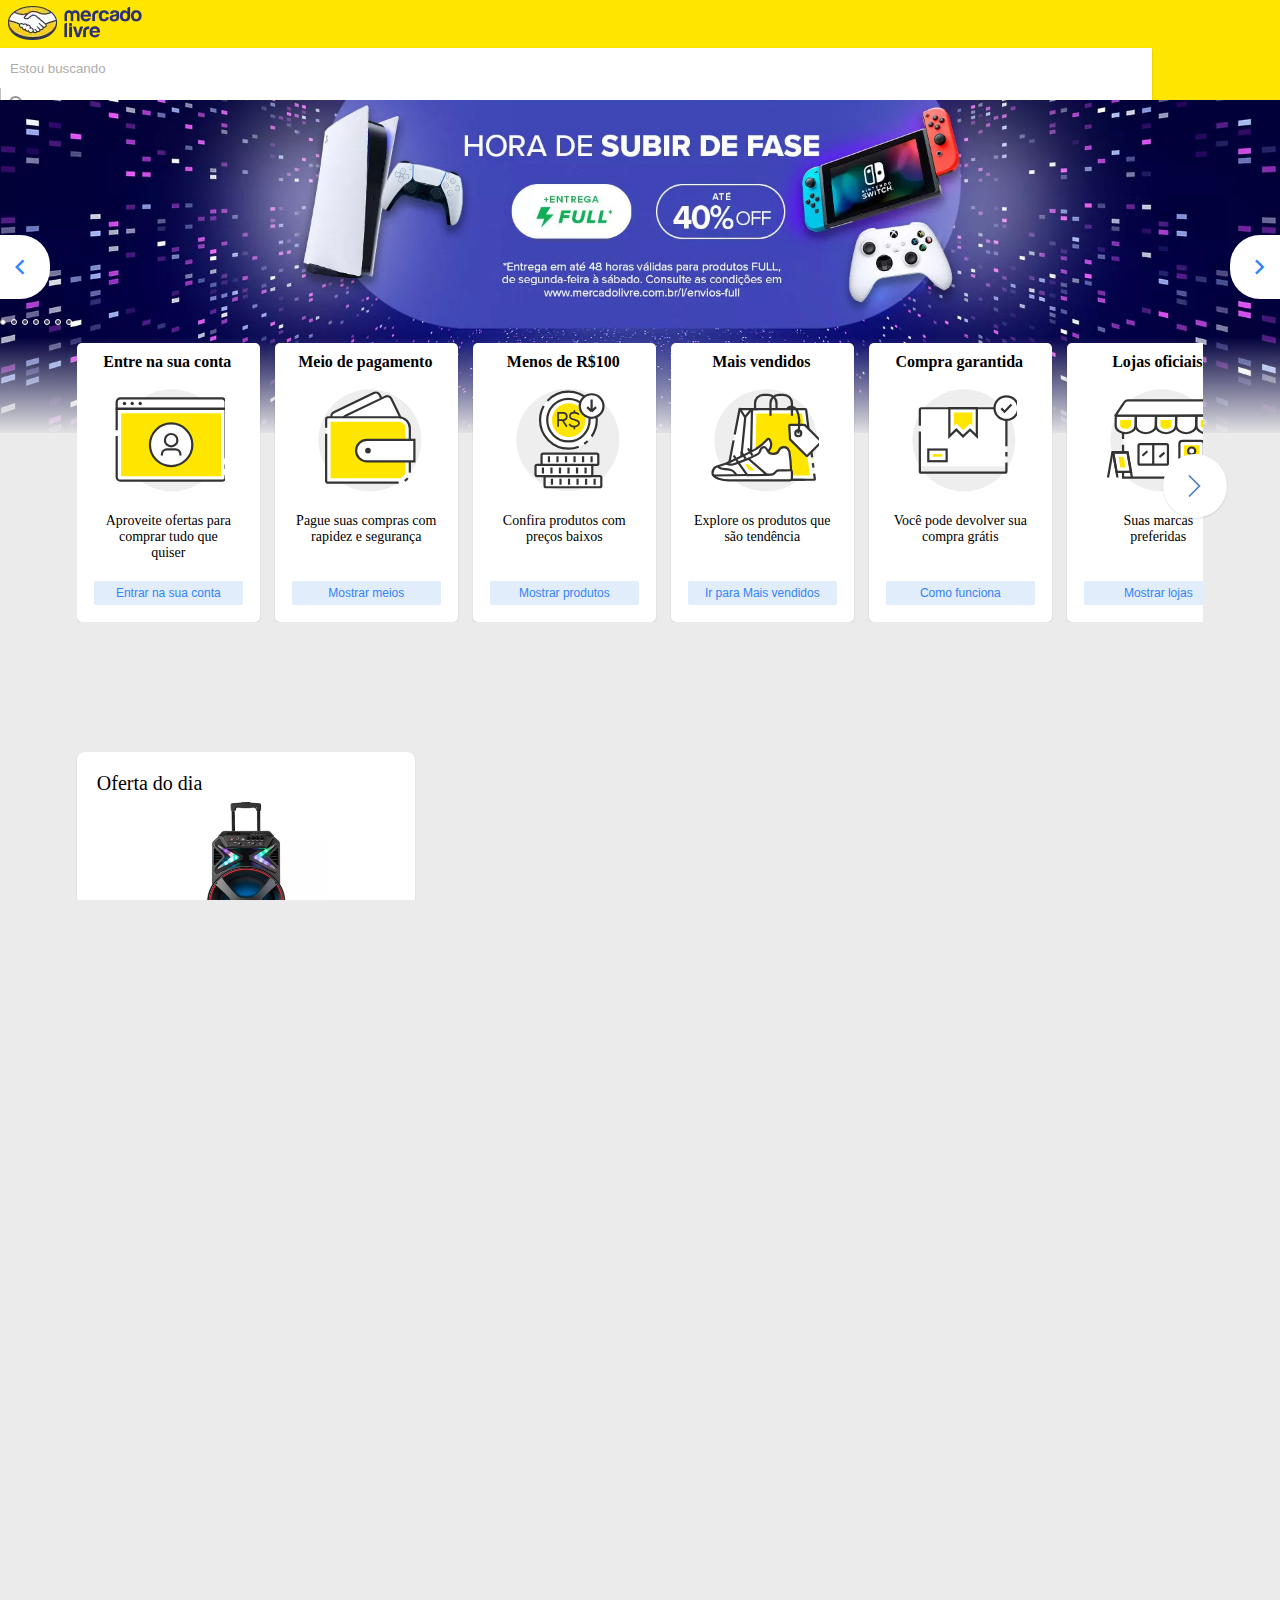
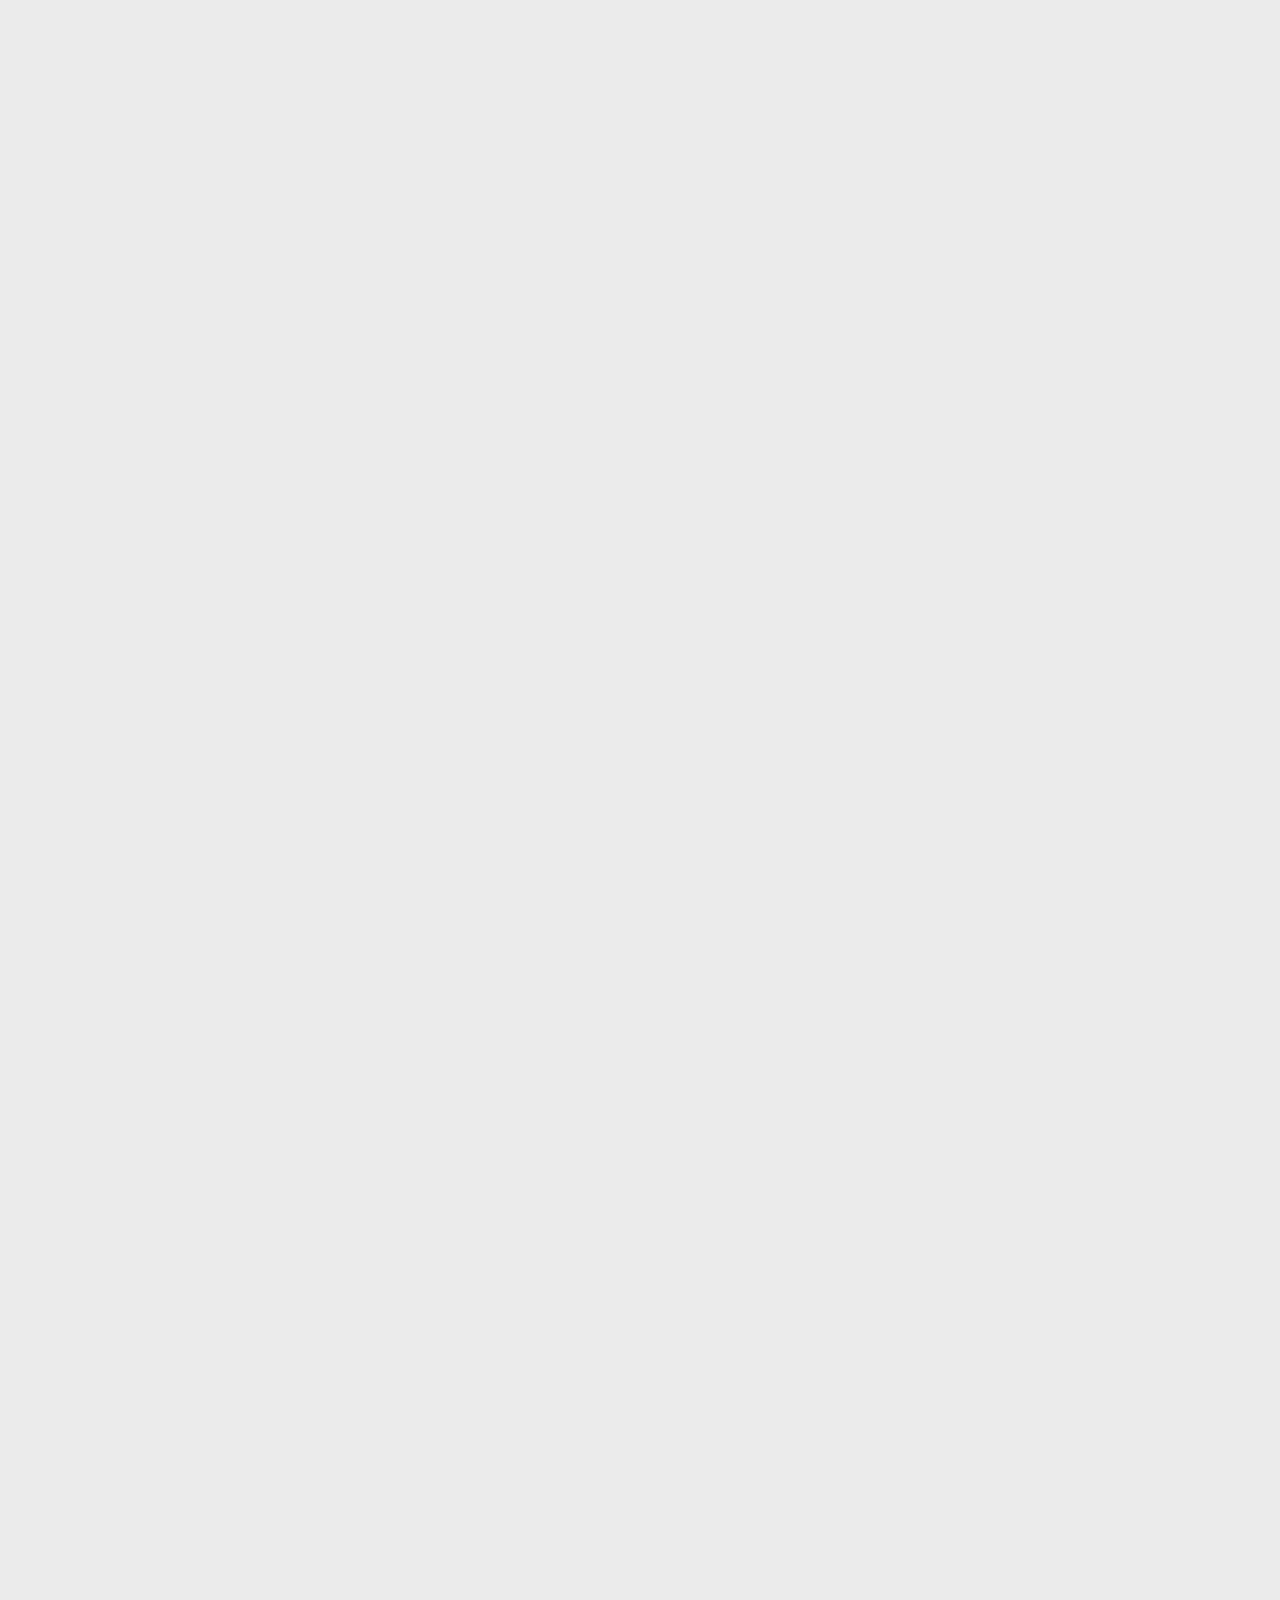
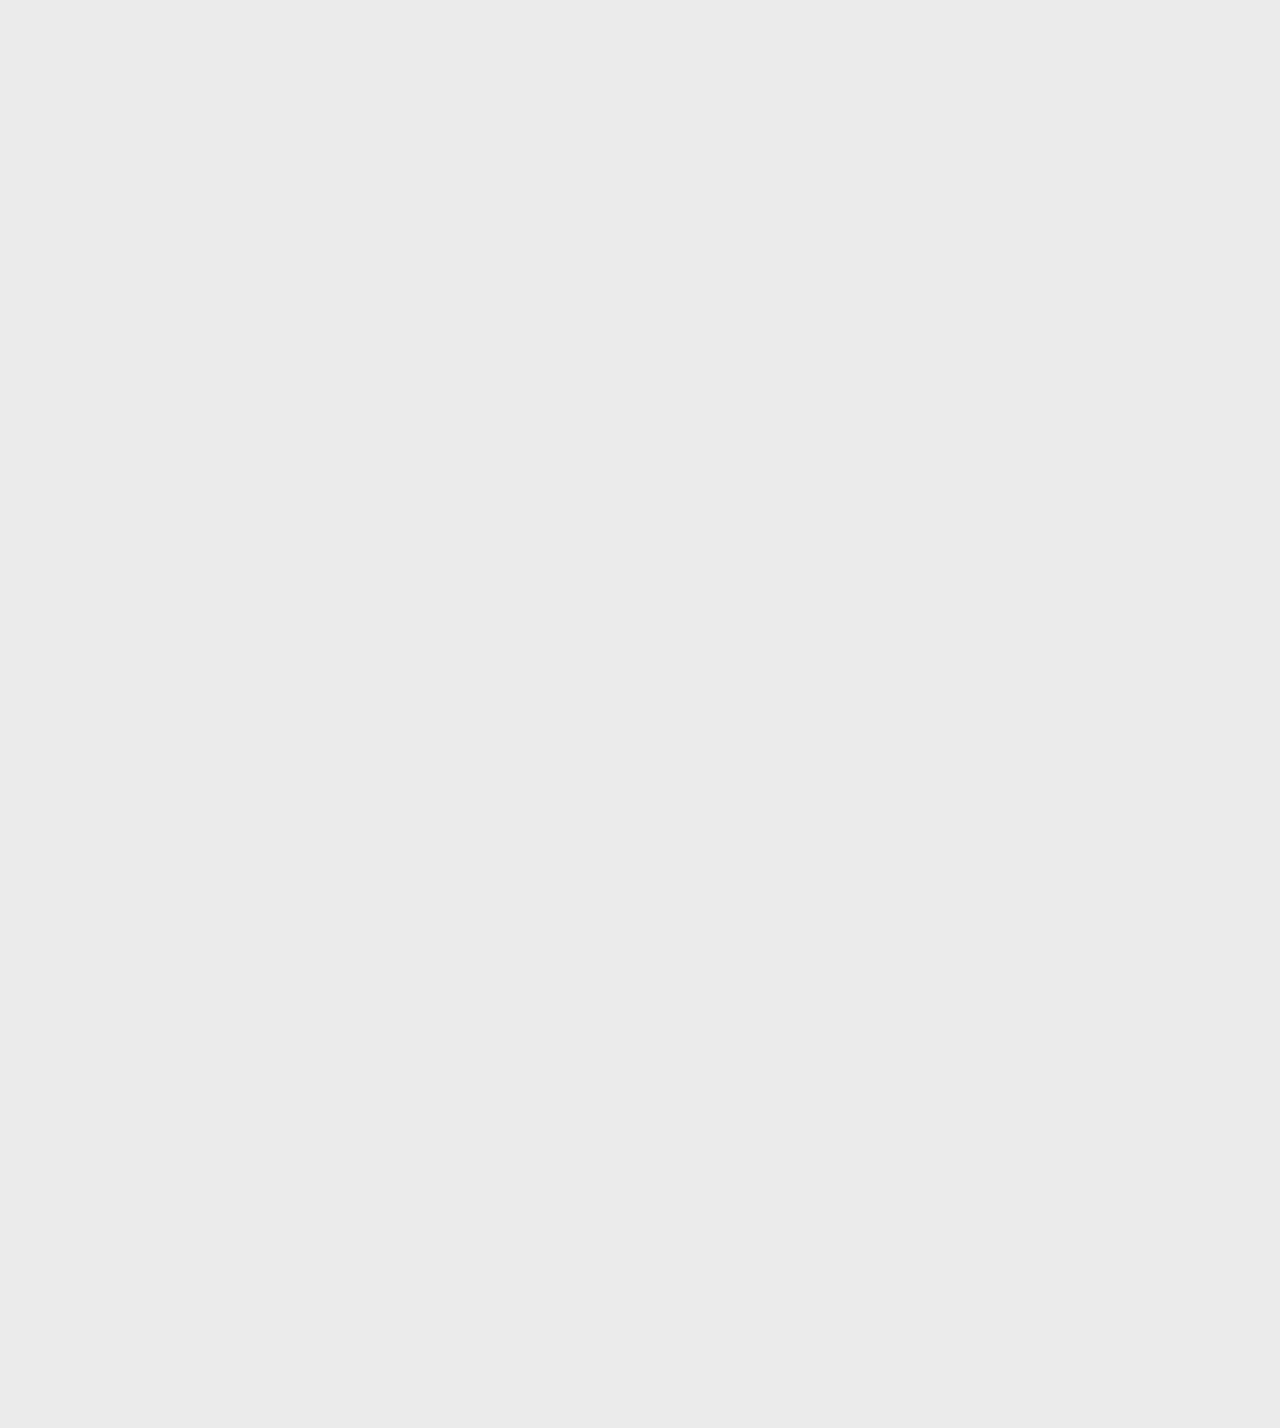
==== commit f5459bf1: "alterei projeto" ====
--- a/index.html
+++ b/index.html
@@ -112,14 +112,743 @@
             </div>
         </div>
     </header>
-    <div class="container-fluid">
+    <div style="position: relative;">
+        <div id="container-slide-fullscreen" class="container-fluid">
+            <div style="position: relative;" class="row">
+                <div data-js="slide-full-screean" class="col-12 p-0 slide-full-screean">
+                    <button id="slideButton" class="previous-Button">
+                        <span class="material-symbols-outlined previous-Button">
+                            navigate_before
+                        </span>
+                    </button>
+                    <div data-js="containerImages" class="containerImages"></div>
+                    <button id="slideButton" class="next-Button">
+                        <span class="material-symbols-outlined next-Button">
+                            navigate_next
+                        </span>
+                    </button>
+                    <!-- <img class="img-fluid" src="img/bg-desktop1.webp" alt=""> -->
+                </div>
+                <ul class="markImg-point">
+        
+                </ul>
+                <div style="position: absolute; width: 100%; height: 100px;
+                background-image: linear-gradient(180deg,transparent,#ebebeb); padding: 0px; bottom: 0px;" class="container-fluid">
+                </div>
+            </div>
+            <div style="position: absolute; top: 72%; left: 6%;" class="slidetwo-fullscreen">
+                <button class="previousButton botao hideButton " style="position: absolute; top:40%">
+                    <span class="material-symbols-outlined iconbutton">
+                        navigate_before
+                    </span>
+                </button>
+                <div id="container-slides2-fullScreen" class="col-12">
+                    <div class="cards card-fullscreen">
+                        <p class="cardTitle text-start">Entre na sua conta</p>
+                        <figure class="iconContainer">
+                            <img src="svg/icon1.svg" alt="icon dinheiro">
+                        </figure>
+                        <p class="description">Aproveite ofertas para comprar tudo que <br> quiser</p>
+                        <button class="card-button">Entrar na sua conta</button>
+                    </div>
+                    <div class="cards card-fullscreen">
+                        <p class="cardTitle text-start">Meio de pagamento</p>
+                        <figure class="iconContainer">
+                            <img src="svg/iconwallet.svg" alt="icon segurança">
+                        </figure>
+                        <p class="description compra">Pague suas compras com rapidez e segurança</p>
+                        <button class="card-button">Mostrar meios</button>
+                    </div>
+                    <div class="cards card-fullscreen">
+                        <p class="cardTitle text-start">Menos de R$100</p>
+                        <figure class="iconContainer">
+                            <img src="svg/iconCoin.svg" alt="icon loja">
+                        </figure>
+                        <p class="description">Confira produtos com preços baixos</p>
+                        <button class="card-button">Mostrar produtos</button>
+                    </div>
+                    <div class="cards card-fullscreen">
+                        <p class="cardTitle text-start">Mais vendidos</p>
+                        <figure class="iconContainer">
+                            <img src="svg/iconShop.svg" alt="icon loja">
+                        </figure>
+                        <p class="description">Explore os produtos que são tendência</p>
+                        <button class="card-button">Ir para Mais vendidos</button>
+                    </div>
+                    <div class="cards card-fullscreen">
+                        <p class="cardTitle text-start">Compra garantida</p>
+                        <figure class="iconContainer">
+                            <img src="svg/letterIcon.svg" alt="icon loja">
+                        </figure>
+                        <p class="description">Você pode devolver sua compra grátis</p>
+                        <button class="card-button">Como funciona</button>
+                    </div>
+                    <div class="cards card-fullscreen">
+                        <p class="cardTitle text-start">Lojas oficiais</p>
+                        <figure class="iconContainer">
+                            <img src="svg/shopIcon.svg" alt="icon loja">
+                        </figure>
+                        <p class="description">Suas marcas <br>  preferidas</p>
+                        <button class="card-button">Mostrar lojas</button>
+                    </div>
+                    <div class="cards card-fullscreen">
+                        <p class="cardTitle text-start">Nossas categorias</p>
+                        <figure class="iconContainer">
+                            <img src="svg/square.svg" alt="icon loja">
+                        </figure>
+                        <p class="description">Encontre celulares, roupas, imóveis e muito mais</p>
+                        <button class="card-button">Ir para categorias</button>
+                    </div>
+                </div>
+                <button class="nextButton botao" style="position: absolute; right: 0px; top:40%">
+                    <span class="material-symbols-outlined iconbutton">
+                        navigate_next
+                    </span>
+                </button>
+            </div> 
+    </div>
+    </div>
+    <div style="position: relative; top: 35%;"  class="container-fluid slideProducts-desktop">
         <div class="row">
-            <div class="col-12 p-0">
-                <img class="img-fluid" src="img/bg-desktop1.webp" alt="">
-            </div>
-        </div>
-    </div>
-    <div  class="container slide d-md-none ">
+            <div class="col-12 col-md-4 radio-card">
+                    <div class="card-Price">
+                        <p class="title-card-bigCard" >Oferta do dia</p>
+                        <figure class="imageContainer">
+                         <img decoding="async" src='img/radio.webp' alt="">
+                        </figure>
+                         <div class="productsInternalTexts">
+                             <p>Caixa Amplificada Connect Lights Cm-400 Preta Mondial Bivolt Cor Preto 110V/220V</p>
+                             <p><del>R$ 1.999</del></p>
+                             <p><span class="preco">R$ 1.399<sup>30% OFF</sup></span></p>
+                             <p class="subInfo">em <span>10x R$ 87,90 sem juros</span></p>
+                             <p class="frete-paragraph">
+                                 <span class="frete subInfo">Frete Grátis
+                                 <span class="material-symbols-outlined rayIcon">flash_on</span>
+                                 <span class="italic">FULL</span>
+                                 </span>
+                             </p>
+                         </div>
+                     </div>
+                </div>
+            <div class="col-12 col-md-8 slide-produtos-container" style="position: relative;">
+                <div class="row">
+                    <div class="col-6"> 
+                        <p class="title-card-bigCard">Ofertas do dia</p>
+                    </div>
+                    <div class="col-6"> 
+                        <p class="title-card-bigCard text-end">
+                            <ul class="d-flex ">
+                                <li style="list-style: none;">.<span></span></li>
+                                <li style="list-style: none;">.<span></span></li>
+                                <li style="list-style: none;">.<span></span></li>
+                                <li style="list-style: none;">.<span></span></li>
+                            </ul>
+                        </p>
+                    </div>
+                </div>
+                <div class="slide-produtos-content">
+                    <button class="nextButton nextButton-SecondSlide botao" style="position: absolute; right: -5px; top:40%">
+                        <span class="material-symbols-outlined iconbutton">
+                            navigate_next
+                        </span>
+                    </button>
+                    <div class="cards cardOne  cardsProducts">
+                        <figure class="imageContainer">
+                         <img width="181" height="181.5" decoding="async" src='img/celular-prod.webp' alt="">
+                        </figure>
+                         <div class="productsInternalTexts">
+                             <p class="descCard">Smartphone Samsung Galaxy A04e 64gb...</p>
+                             <p><del>R$ 1.099</del></p>
+                             <p><span class="preco ">R$ 559<sup>49% OFF</sup></span></p>
+                             <p class="subInfo">em <span>10x R$ 87,90 sem juros</span></p>
+                             <p class="frete-paragraph" style="font-size: 25px;">
+                                 <span class="frete subInfo">Frete Grátis
+                                 <span class="material-symbols-outlined rayIcon">flash_on</span>
+                                 <span class="italic">FULL</span>
+                                 </span>
+                             </p>
+                         </div>
+                     </div> 
+                     <div class="cards cardOne  cardsProducts">
+                        <figure class="imageContainer">
+                         <img width="181" height="181.5" decoding="async" src='img/microondas-prod.webp' alt="">
+                        </figure>
+                         <div class="productsInternalTexts">
+                             <p class="descCard">Smartphone Samsung Galaxy A04e 64gb...</p>
+                             <p><del>R$ 1.099</del></p>
+                             <p><span class="preco">R$ 559<sup>49% OFF</sup></span></p>
+                             <p class="subInfo">em <span>10x R$ 87,90 sem juros</span></p>
+                             <p class="frete-paragraph" style="font-size: 25px;" >
+                                 <span class="frete subInfo ">Frete Grátis
+                                 <span class="material-symbols-outlined rayIcon">flash_on</span>
+                                 <span class="italic">FULL</span>
+                                 </span>
+                             </p>
+                         </div>
+                     </div>
+                     <div class="cards cardOne cardsProducts">
+                        <figure class="imageContainer">
+                         <img width="181" height="181.5" decoding="async" src='img/tv-prod.webp' alt="">
+                        </figure>
+                         <div class="productsInternalTexts">
+                             <p class="descCard">Smartphone Samsung Galaxy A04e 64gb...</p>
+                             <p><del>R$ 1.099</del></p>
+                             <p><span class="preco">R$ 559<sup>49% OFF</sup></span></p>
+                             <p class="subInfo">em <span>10x R$ 87,90 sem juros</span></p>
+                             <p class="frete-paragraph" style="font-size: 25px;">
+                                 <span class="frete subInfo">Frete Grátis
+                                 <span class="material-symbols-outlined rayIcon">flash_on</span>
+                                 <span class="italic">FULL</span>
+                                 </span>
+                             </p>
+                         </div>
+                     </div>
+                     <div class="cards cardOne  cardsProducts">
+                        <figure class="imageContainer">
+                         <img width="181" height="181.5" decoding="async" src='img/suplemento-prod.webp' alt="">
+                        </figure>
+                         <div class="productsInternalTexts">
+                             <p class="descCard">Smartphone Samsung Galaxy A04e 64gb...</p>
+                             <p><del>R$ 1.099</del></p>
+                             <p><span class="preco">R$ 559<sup>49% OFF</sup></span></p>
+                             <p class="subInfo">em <span>10x R$ 87,90 sem juros</span></p>
+                             <p class="frete-paragraph" style="font-size: 25px;">
+                                 <span class="frete subInfo">Frete Grátis
+                                 <span class="material-symbols-outlined rayIcon">flash_on</span>
+                                 <span class="italic">FULL</span>
+                                 </span>
+                             </p>
+                         </div>
+                     </div>
+                     <div class="cards cardOne  cardsProducts">
+                        <figure class="imageContainer">
+                         <img width="181" height="181.5" decoding="async" src='img/suplemento-prod.webp' alt="">
+                        </figure>
+                         <div class="productsInternalTexts">
+                             <p class="descCard">Smartphone Samsung Galaxy A04e 64gb...</p>
+                             <p><del>R$ 1.099</del></p>
+                             <p><span class="preco">R$ 559<sup>49% OFF</sup></span></p>
+                             <p class="subInfo">em <span>10x R$ 87,90 sem juros</span></p>
+                             <p class="frete-paragraph" style="font-size: 25px;">
+                                 <span class="frete subInfo">Frete Grátis
+                                 <span class="material-symbols-outlined rayIcon">flash_on</span>
+                                 <span class="italic">FULL</span>
+                                 </span>
+                             </p>
+                         </div>
+                     </div>
+                     <button class="previousButton previousButton-SecondSlide botao" style="position: absolute; left: 0px;top:40%">
+                        <span class="material-symbols-outlined iconbutton">
+                            navigate_before
+                        </span>
+                    </button>
+                </div>
+            </div>
+        </div>
+        <div class="container-fluid my-5" style="width: 99.2%;">
+            <div class="row publi-container">
+                    <div class="col-md-7 p-0">
+                        <figure>
+                            <img class="img-fluid" src="img/propaganda.jpg" alt="">
+                        </figure>
+                    </div>
+               
+                <div style="cursor: pointer; color: white; background-color: #7a7a7a;" class="col-md-5  p-0">
+                    <div class="texts">
+                        <p>SEM AUMENTO DE PREÇO</p>
+                        <h3>TAXA 0% + RECARGA GRÁTIS 2024</h3>
+                        <a href="" class="link-publi">COMPRE JÁ  
+                            <span class="material-symbols-outlined">
+                            navigate_next
+                        </span></a>
+                    </div>
+                </div>
+            </div>
+        </div>
+        <div  class="container-fluid mb-5" style="background-color: white; box-shadow: 0 1px 2px 0 rgba(0,0,0,.12); border-radius: 8px; position: relative;">
+            <div class="row">
+                <div class="col-12 title-card-bigCard p-3">Mais vendidos em Caixas Bluetooth</div>
+                <div class="col-12">
+                    <div class="slide-produtos-Bluetooth">
+                        <button class="nextButton nextButton-ThirdSlide botao" style="position: absolute; right: -10px; top:40%">
+                            <span class="material-symbols-outlined iconbutton">
+                                navigate_next
+                            </span>
+                        </button>
+                        <div class="cards cardOne  cardsProducts">
+                            <figure class="imageContainer">
+                             <img width="181" height="181.5" decoding="async" src='img/celular-prod.webp' alt="">
+                            </figure>
+                             <div class="productsInternalTexts">
+                                 <p class="descCard">Smartphone Samsung Galaxy A04e 64gb...</p>
+                                 <p><del>R$ 1.099</del></p>
+                                 <p><span class="preco ">R$ 559<sup>49% OFF</sup></span></p>
+                                 <p class="subInfo">em <span>10x R$ 87,90 sem juros</span></p>
+                                 <p class="frete-paragraph" style="font-size: 25px;">
+                                     <span class="frete subInfo">Frete Grátis
+                                     <span class="material-symbols-outlined rayIcon">flash_on</span>
+                                     <span class="italic">FULL</span>
+                                     </span>
+                                 </p>
+                             </div>
+                         </div> 
+                         <div class="cards cardOne  cardsProducts">
+                            <figure class="imageContainer">
+                             <img width="181" height="181.5" decoding="async" src='img/microondas-prod.webp' alt="">
+                            </figure>
+                             <div class="productsInternalTexts">
+                                 <p class="descCard">Smartphone Samsung Galaxy A04e 64gb...</p>
+                                 <p><del>R$ 1.099</del></p>
+                                 <p><span class="preco">R$ 559<sup>49% OFF</sup></span></p>
+                                 <p class="subInfo">em <span>10x R$ 87,90 sem juros</span></p>
+                                 <p class="frete-paragraph" style="font-size: 25px;" >
+                                     <span class="frete subInfo ">Frete Grátis
+                                     <span class="material-symbols-outlined rayIcon">flash_on</span>
+                                     <span class="italic">FULL</span>
+                                     </span>
+                                 </p>
+                             </div>
+                         </div>
+                         <div class="cards cardOne cardsProducts">
+                            <figure class="imageContainer">
+                             <img width="181" height="181.5" decoding="async" src='img/tv-prod.webp' alt="">
+                            </figure>
+                             <div class="productsInternalTexts">
+                                 <p class="descCard">Smartphone Samsung Galaxy A04e 64gb...</p>
+                                 <p><del>R$ 1.099</del></p>
+                                 <p><span class="preco">R$ 559<sup>49% OFF</sup></span></p>
+                                 <p class="subInfo">em <span>10x R$ 87,90 sem juros</span></p>
+                                 <p class="frete-paragraph" style="font-size: 25px;">
+                                     <span class="frete subInfo">Frete Grátis
+                                     <span class="material-symbols-outlined rayIcon">flash_on</span>
+                                     <span class="italic">FULL</span>
+                                     </span>
+                                 </p>
+                             </div>
+                         </div>
+                         <div class="cards cardOne  cardsProducts">
+                            <figure class="imageContainer">
+                             <img width="181" height="181.5" decoding="async" src='img/suplemento-prod.webp' alt="">
+                            </figure>
+                             <div class="productsInternalTexts">
+                                 <p class="descCard">Smartphone Samsung Galaxy A04e 64gb...</p>
+                                 <p><del>R$ 1.099</del></p>
+                                 <p><span class="preco">R$ 559<sup>49% OFF</sup></span></p>
+                                 <p class="subInfo">em <span>10x R$ 87,90 sem juros</span></p>
+                                 <p class="frete-paragraph" style="font-size: 25px;">
+                                     <span class="frete subInfo">Frete Grátis
+                                     <span class="material-symbols-outlined rayIcon">flash_on</span>
+                                     <span class="italic">FULL</span>
+                                     </span>
+                                 </p>
+                             </div>
+                         </div>
+                         <div class="cards cardOne  cardsProducts">
+                            <figure class="imageContainer">
+                             <img width="181" height="181.5" decoding="async" src='img/suplemento-prod.webp' alt="">
+                            </figure>
+                             <div class="productsInternalTexts">
+                                 <p class="descCard">Smartphone Samsung Galaxy A04e 64gb...</p>
+                                 <p><del>R$ 1.099</del></p>
+                                 <p><span class="preco">R$ 559<sup>49% OFF</sup></span></p>
+                                 <p class="subInfo">em <span>10x R$ 87,90 sem juros</span></p>
+                                 <p class="frete-paragraph" style="font-size: 25px;">
+                                     <span class="frete subInfo">Frete Grátis
+                                     <span class="material-symbols-outlined rayIcon">flash_on</span>
+                                     <span class="italic">FULL</span>
+                                     </span>
+                                 </p>
+                             </div>
+                         </div>
+                         <div class="cards cardOne  cardsProducts">
+                            <figure class="imageContainer">
+                             <img width="181" height="181.5" decoding="async" src='img/suplemento-prod.webp' alt="">
+                            </figure>
+                             <div class="productsInternalTexts">
+                                 <p class="descCard">Smartphone Samsung Galaxy A04e 64gb...</p>
+                                 <p><del>R$ 1.099</del></p>
+                                 <p><span class="preco">R$ 559<sup>49% OFF</sup></span></p>
+                                 <p class="subInfo">em <span>10x R$ 87,90 sem juros</span></p>
+                                 <p class="frete-paragraph" style="font-size: 25px;">
+                                     <span class="frete subInfo">Frete Grátis
+                                     <span class="material-symbols-outlined rayIcon">flash_on</span>
+                                     <span class="italic">FULL</span>
+                                     </span>
+                                 </p>
+                             </div>
+                         </div>
+                         <div class="cards cardOne  cardsProducts">
+                            <figure class="imageContainer">
+                             <img width="181" height="181.5" decoding="async" src='img/suplemento-prod.webp' alt="">
+                            </figure>
+                             <div class="productsInternalTexts">
+                                 <p class="descCard">Smartphone Samsung Galaxy A04e 64gb...</p>
+                                 <p><del>R$ 1.099</del></p>
+                                 <p><span class="preco">R$ 559<sup>49% OFF</sup></span></p>
+                                 <p class="subInfo">em <span>10x R$ 87,90 sem juros</span></p>
+                                 <p class="frete-paragraph" style="font-size: 25px;">
+                                     <span class="frete subInfo">Frete Grátis
+                                     <span class="material-symbols-outlined rayIcon">flash_on</span>
+                                     <span class="italic">FULL</span>
+                                     </span>
+                                 </p>
+                             </div>
+                         </div>
+                         <div class="cards cardOne  cardsProducts">
+                            <figure class="imageContainer">
+                             <img width="181" height="181.5" decoding="async" src='img/suplemento-prod.webp' alt="">
+                            </figure>
+                             <div class="productsInternalTexts">
+                                 <p class="descCard">Smartphone Samsung Galaxy A04e 64gb...</p>
+                                 <p><del>R$ 1.099</del></p>
+                                 <p><span class="preco">R$ 559<sup>49% OFF</sup></span></p>
+                                 <p class="subInfo">em <span>10x R$ 87,90 sem juros</span></p>
+                                 <p class="frete-paragraph" style="font-size: 25px;">
+                                     <span class="frete subInfo">Frete Grátis
+                                     <span class="material-symbols-outlined rayIcon">flash_on</span>
+                                     <span class="italic">FULL</span>
+                                     </span>
+                                 </p>
+                             </div>
+                         </div>
+                         <div class="cards cardOne  cardsProducts">
+                            <figure class="imageContainer">
+                             <img width="181" height="181.5" decoding="async" src='img/suplemento-prod.webp' alt="">
+                            </figure>
+                             <div class="productsInternalTexts">
+                                 <p class="descCard">Smartphone Samsung Galaxy A04e 64gb...</p>
+                                 <p><del>R$ 1.099</del></p>
+                                 <p><span class="preco">R$ 559<sup>49% OFF</sup></span></p>
+                                 <p class="subInfo">em <span>10x R$ 87,90 sem juros</span></p>
+                                 <p class="frete-paragraph" style="font-size: 25px;">
+                                     <span class="frete subInfo">Frete Grátis
+                                     <span class="material-symbols-outlined rayIcon">flash_on</span>
+                                     <span class="italic">FULL</span>
+                                     </span>
+                                 </p>
+                             </div>
+                            </div>
+                         <div class="cards cardOne  cardsProducts">
+                            <figure class="imageContainer">
+                             <img width="181" height="181.5" decoding="async" src='img/suplemento-prod.webp' alt="">
+                            </figure>
+                             <div class="productsInternalTexts">
+                                 <p class="descCard">Smartphone Samsung Galaxy A04e 64gb...</p>
+                                 <p><del>R$ 1.099</del></p>
+                                 <p><span class="preco">R$ 559<sup>49% OFF</sup></span></p>
+                                 <p class="subInfo">em <span>10x R$ 87,90 sem juros</span></p>
+                                 <p class="frete-paragraph" style="font-size: 25px;">
+                                     <span class="frete subInfo">Frete Grátis
+                                     <span class="material-symbols-outlined rayIcon">flash_on</span>
+                                     <span class="italic">FULL</span>
+                                     </span>
+                                 </p>
+                             </div>
+                            </div>
+                         <div class="cards cardOne  cardsProducts">
+                            <figure class="imageContainer">
+                             <img width="181" height="181.5" decoding="async" src='img/suplemento-prod.webp' alt="">
+                            </figure>
+                             <div class="productsInternalTexts">
+                                 <p class="descCard">Smartphone Samsung Galaxy A04e 64gb...</p>
+                                 <p><del>R$ 1.099</del></p>
+                                 <p><span class="preco">R$ 559<sup>49% OFF</sup></span></p>
+                                 <p class="subInfo">em <span>10x R$ 87,90 sem juros</span></p>
+                                 <p class="frete-paragraph" style="font-size: 25px;">
+                                     <span class="frete subInfo">Frete Grátis
+                                     <span class="material-symbols-outlined rayIcon">flash_on</span>
+                                     <span class="italic">FULL</span>
+                                     </span>
+                                 </p>
+                             </div>
+                            </div>
+                            <button class="previousButton previousButton-ThirdSlide botao" style="position: absolute; left: 0px; top:40%">
+                               <span class="material-symbols-outlined iconbutton">
+                                   navigate_before
+                               </span>
+                           </button>
+                    </div>
+                </div>
+            </div>
+        </div>
+        <div  class="container-fluid" style="background-color: white; box-shadow: 0 1px 2px 0 rgba(0,0,0,.12); border-radius: 8px; position: relative;">
+            <div class="row">
+                <div class="col-12 title-card-bigCard p-3">Mais vendidos em Caixas Bluetooth</div>
+                <div class="col-12">
+                    <div class="slide-produtos-Bluetooth">
+                        <button class="nextButton nextButton-ThirdSlide botao" style="position: absolute; right: -10px; top:40%">
+                            <span class="material-symbols-outlined iconbutton">
+                                navigate_next
+                            </span>
+                        </button>
+                        <div class="cards cardOne  cardsProducts">
+                            <figure class="imageContainer">
+                             <img width="181" height="181.5" decoding="async" src='img/celular-prod.webp' alt="">
+                            </figure>
+                             <div class="productsInternalTexts">
+                                 <p class="descCard">Smartphone Samsung Galaxy A04e 64gb...</p>
+                                 <p><del>R$ 1.099</del></p>
+                                 <p><span class="preco ">R$ 559<sup>49% OFF</sup></span></p>
+                                 <p class="subInfo">em <span>10x R$ 87,90 sem juros</span></p>
+                                 <p class="frete-paragraph" style="font-size: 25px;">
+                                     <span class="frete subInfo">Frete Grátis
+                                     <span class="material-symbols-outlined rayIcon">flash_on</span>
+                                     <span class="italic">FULL</span>
+                                     </span>
+                                 </p>
+                             </div>
+                         </div> 
+                         <div class="cards cardOne  cardsProducts">
+                            <figure class="imageContainer">
+                             <img width="181" height="181.5" decoding="async" src='img/microondas-prod.webp' alt="">
+                            </figure>
+                             <div class="productsInternalTexts">
+                                 <p class="descCard">Smartphone Samsung Galaxy A04e 64gb...</p>
+                                 <p><del>R$ 1.099</del></p>
+                                 <p><span class="preco">R$ 559<sup>49% OFF</sup></span></p>
+                                 <p class="subInfo">em <span>10x R$ 87,90 sem juros</span></p>
+                                 <p class="frete-paragraph" style="font-size: 25px;" >
+                                     <span class="frete subInfo ">Frete Grátis
+                                     <span class="material-symbols-outlined rayIcon">flash_on</span>
+                                     <span class="italic">FULL</span>
+                                     </span>
+                                 </p>
+                             </div>
+                         </div>
+                         <div class="cards cardOne cardsProducts">
+                            <figure class="imageContainer">
+                             <img width="181" height="181.5" decoding="async" src='img/tv-prod.webp' alt="">
+                            </figure>
+                             <div class="productsInternalTexts">
+                                 <p class="descCard">Smartphone Samsung Galaxy A04e 64gb...</p>
+                                 <p><del>R$ 1.099</del></p>
+                                 <p><span class="preco">R$ 559<sup>49% OFF</sup></span></p>
+                                 <p class="subInfo">em <span>10x R$ 87,90 sem juros</span></p>
+                                 <p class="frete-paragraph" style="font-size: 25px;">
+                                     <span class="frete subInfo">Frete Grátis
+                                     <span class="material-symbols-outlined rayIcon">flash_on</span>
+                                     <span class="italic">FULL</span>
+                                     </span>
+                                 </p>
+                             </div>
+                         </div>
+                         <div class="cards cardOne  cardsProducts">
+                            <figure class="imageContainer">
+                             <img width="181" height="181.5" decoding="async" src='img/suplemento-prod.webp' alt="">
+                            </figure>
+                             <div class="productsInternalTexts">
+                                 <p class="descCard">Smartphone Samsung Galaxy A04e 64gb...</p>
+                                 <p><del>R$ 1.099</del></p>
+                                 <p><span class="preco">R$ 559<sup>49% OFF</sup></span></p>
+                                 <p class="subInfo">em <span>10x R$ 87,90 sem juros</span></p>
+                                 <p class="frete-paragraph" style="font-size: 25px;">
+                                     <span class="frete subInfo">Frete Grátis
+                                     <span class="material-symbols-outlined rayIcon">flash_on</span>
+                                     <span class="italic">FULL</span>
+                                     </span>
+                                 </p>
+                             </div>
+                         </div>
+                         <div class="cards cardOne  cardsProducts">
+                            <figure class="imageContainer">
+                             <img width="181" height="181.5" decoding="async" src='img/suplemento-prod.webp' alt="">
+                            </figure>
+                             <div class="productsInternalTexts">
+                                 <p class="descCard">Smartphone Samsung Galaxy A04e 64gb...</p>
+                                 <p><del>R$ 1.099</del></p>
+                                 <p><span class="preco">R$ 559<sup>49% OFF</sup></span></p>
+                                 <p class="subInfo">em <span>10x R$ 87,90 sem juros</span></p>
+                                 <p class="frete-paragraph" style="font-size: 25px;">
+                                     <span class="frete subInfo">Frete Grátis
+                                     <span class="material-symbols-outlined rayIcon">flash_on</span>
+                                     <span class="italic">FULL</span>
+                                     </span>
+                                 </p>
+                             </div>
+                         </div>
+                         <div class="cards cardOne  cardsProducts">
+                            <figure class="imageContainer">
+                             <img width="181" height="181.5" decoding="async" src='img/suplemento-prod.webp' alt="">
+                            </figure>
+                             <div class="productsInternalTexts">
+                                 <p class="descCard">Smartphone Samsung Galaxy A04e 64gb...</p>
+                                 <p><del>R$ 1.099</del></p>
+                                 <p><span class="preco">R$ 559<sup>49% OFF</sup></span></p>
+                                 <p class="subInfo">em <span>10x R$ 87,90 sem juros</span></p>
+                                 <p class="frete-paragraph" style="font-size: 25px;">
+                                     <span class="frete subInfo">Frete Grátis
+                                     <span class="material-symbols-outlined rayIcon">flash_on</span>
+                                     <span class="italic">FULL</span>
+                                     </span>
+                                 </p>
+                             </div>
+                         </div>
+                         <div class="cards cardOne  cardsProducts">
+                            <figure class="imageContainer">
+                             <img width="181" height="181.5" decoding="async" src='img/suplemento-prod.webp' alt="">
+                            </figure>
+                             <div class="productsInternalTexts">
+                                 <p class="descCard">Smartphone Samsung Galaxy A04e 64gb...</p>
+                                 <p><del>R$ 1.099</del></p>
+                                 <p><span class="preco">R$ 559<sup>49% OFF</sup></span></p>
+                                 <p class="subInfo">em <span>10x R$ 87,90 sem juros</span></p>
+                                 <p class="frete-paragraph" style="font-size: 25px;">
+                                     <span class="frete subInfo">Frete Grátis
+                                     <span class="material-symbols-outlined rayIcon">flash_on</span>
+                                     <span class="italic">FULL</span>
+                                     </span>
+                                 </p>
+                             </div>
+                         </div>
+                         <div class="cards cardOne  cardsProducts">
+                            <figure class="imageContainer">
+                             <img width="181" height="181.5" decoding="async" src='img/suplemento-prod.webp' alt="">
+                            </figure>
+                             <div class="productsInternalTexts">
+                                 <p class="descCard">Smartphone Samsung Galaxy A04e 64gb...</p>
+                                 <p><del>R$ 1.099</del></p>
+                                 <p><span class="preco">R$ 559<sup>49% OFF</sup></span></p>
+                                 <p class="subInfo">em <span>10x R$ 87,90 sem juros</span></p>
+                                 <p class="frete-paragraph" style="font-size: 25px;">
+                                     <span class="frete subInfo">Frete Grátis
+                                     <span class="material-symbols-outlined rayIcon">flash_on</span>
+                                     <span class="italic">FULL</span>
+                                     </span>
+                                 </p>
+                             </div>
+                         </div>
+                         <div class="cards cardOne  cardsProducts">
+                            <figure class="imageContainer">
+                             <img width="181" height="181.5" decoding="async" src='img/suplemento-prod.webp' alt="">
+                            </figure>
+                             <div class="productsInternalTexts">
+                                 <p class="descCard">Smartphone Samsung Galaxy A04e 64gb...</p>
+                                 <p><del>R$ 1.099</del></p>
+                                 <p><span class="preco">R$ 559<sup>49% OFF</sup></span></p>
+                                 <p class="subInfo">em <span>10x R$ 87,90 sem juros</span></p>
+                                 <p class="frete-paragraph" style="font-size: 25px;">
+                                     <span class="frete subInfo">Frete Grátis
+                                     <span class="material-symbols-outlined rayIcon">flash_on</span>
+                                     <span class="italic">FULL</span>
+                                     </span>
+                                 </p>
+                             </div>
+                            </div>
+                         <div class="cards cardOne  cardsProducts">
+                            <figure class="imageContainer">
+                             <img width="181" height="181.5" decoding="async" src='img/suplemento-prod.webp' alt="">
+                            </figure>
+                             <div class="productsInternalTexts">
+                                 <p class="descCard">Smartphone Samsung Galaxy A04e 64gb...</p>
+                                 <p><del>R$ 1.099</del></p>
+                                 <p><span class="preco">R$ 559<sup>49% OFF</sup></span></p>
+                                 <p class="subInfo">em <span>10x R$ 87,90 sem juros</span></p>
+                                 <p class="frete-paragraph" style="font-size: 25px;">
+                                     <span class="frete subInfo">Frete Grátis
+                                     <span class="material-symbols-outlined rayIcon">flash_on</span>
+                                     <span class="italic">FULL</span>
+                                     </span>
+                                 </p>
+                             </div>
+                            </div>
+                         <div class="cards cardOne  cardsProducts">
+                            <figure class="imageContainer">
+                             <img width="181" height="181.5" decoding="async" src='img/suplemento-prod.webp' alt="">
+                            </figure>
+                             <div class="productsInternalTexts">
+                                 <p class="descCard">Smartphone Samsung Galaxy A04e 64gb...</p>
+                                 <p><del>R$ 1.099</del></p>
+                                 <p><span class="preco">R$ 559<sup>49% OFF</sup></span></p>
+                                 <p class="subInfo">em <span>10x R$ 87,90 sem juros</span></p>
+                                 <p class="frete-paragraph" style="font-size: 25px;">
+                                     <span class="frete subInfo">Frete Grátis
+                                     <span class="material-symbols-outlined rayIcon">flash_on</span>
+                                     <span class="italic">FULL</span>
+                                     </span>
+                                 </p>
+                             </div>
+                            </div>
+                            <button class="previousButton previousButton-ThirdSlide botao" style="position: absolute; left: 0px; top:40%">
+                               <span class="material-symbols-outlined iconbutton">
+                                   navigate_before
+                               </span>
+                           </button>
+                    </div>
+                </div>
+            </div>
+        </div>
+        <!-- <div class="container-fluid my-5" style="width: 99.2%;">
+            <div class="row publi-container">
+                    <div class="col-md-7 p-0">
+                        <figure>
+                            <img class="img-fluid" src="img/propaganda2.jpg" alt="">
+                        </figure>
+                    </div>
+               
+                <div style="cursor: pointer; color: white; background-color: #2968c9;" class="col-md-5  p-0">
+                    <div class="texts">
+                        <p>GARANTIA ESTENDIDA</p>
+                        <h3>PRODUTOS COM A MELHOR PROTEÇÃO</h3>
+                        <a href="" class="link-publi">SAIBA MAIS  
+                            <span class="material-symbols-outlined">
+                            navigate_next
+                        </span></a>
+                    </div>
+                </div>
+            </div> -->
+
+            <div class="container-fluid">
+                <div class="row">
+                    <div class="col-md-6">
+                        <div class="container-fluid my-5">
+                            <div class="row publi-container">
+                                    <div class="col-md-7 p-0">
+                                        <figure>
+                                            <img class="img-fluid" src="img/propaganda2.jpg" alt="">
+                                        </figure>
+                                    </div>
+                               
+                                <div style="cursor: pointer; color: white; background-color: #2968c9;" class="col-md-5  p-0">
+                                    <div class="texts">
+                                        <p>GARANTIA ESTENDIDA</p>
+                                        <h3>PRODUTOS COM A MELHOR PROTEÇÃO</h3>
+                                        <a href="" class="link-publi">SAIBA MAIS  
+                                            <span class="material-symbols-outlined">
+                                            navigate_next
+                                        </span></a>
+                                    </div>
+                                </div>
+                            </div>
+                        </div>
+                    </div>
+                    <div class="col-md-6">
+                        <div class="container-fluid my-5">
+                            <div class="row publi-container">
+                                    <div class="col-md-7 p-0">
+                                        <figure>
+                                            <img class="img-fluid" src="img/propaganda2.jpg" alt="">
+                                        </figure>
+                                    </div>
+                               
+                                <div style="cursor: pointer; color: white; background-color: #2968c9;" class="col-md-5  p-0">
+                                    <div class="texts">
+                                        <p>GARANTIA ESTENDIDA</p>
+                                        <h3>PRODUTOS COM A MELHOR PROTEÇÃO</h3>
+                                        <a href="" class="link-publi">SAIBA MAIS  
+                                            <span class="material-symbols-outlined">
+                                            navigate_next
+                                        </span></a>
+                                    </div>
+                                </div>
+                            </div>
+                        </div>
+                    </div>
+                </div>
+            </div>
+        </div>
+    </div>
+    
+    <div  class="container slide d-md-none">
         <div class="row slideOneContainer">
             <div data-js="imagensContainer" class="col-12"></div>
             <!-- <div class="col-3">S</div> -->
@@ -131,10 +860,10 @@
         </div>
     </div>
     <div>
-        <div  class="containerSlide2 d-md-none ">
+        <div  class="containerSlide2">
             <div data-js="SecondimagensContainer" class="col-12"></div>
         </div>
-        <div   class="containerSlide3 d-sm-none">
+        <div   class="containerSlide3">
             <div data-js="thirdImagensContainer" class="col-12">
                 <div class="cards cardOne">
                     <p id="visto">Visto recentemente</p>
@@ -192,97 +921,73 @@
             </div>
         </div>
     </div>
-    <div  class="container-fluid slideProducts-desktop d-md-none">
-        <div class="row">
-            <div class="col-4">
-                <div>
-                    <p>Oferta do dia</p>
-                    <div class="cards cardOne  cardsProducts">
-                        <figure class="imageContainer">
-                         <img width="150" height="150" decoding="async" src='img/prod3.jpeg' alt="">
-                        </figure>
-                         <div class="productsInternalTexts">
-                             <p>Notebook Samsung Galaxy Book Go...</p>
-                             <p><del>R$ 1.999</del></p>
-                             <p><span class="preco">R$ 1.399<sup>30% OFF</sup></span></p>
-                             <p class="subInfo">em <span>10x R$ 87,90 sem juros</span></p>
-                             <p>
-                                 <span class="frete">Frete Grátis
-                                 <span class="material-symbols-outlined rayIcon">flash_on</span>
-                                 <span class="italic">FULL</span>
-                                 </span>
-                             </p>
-                         </div>
-                     </div>
-                </div>
-            </div>
-            <div class="col-8"></div>
-    </div>
     </div>
     <div class="container-fluid d-sm-none" >
         <div class="row">
-            <div class="col-12 assineContainer">
-                <div class="col-12 assineHeader-Desktop " style="border-radius: 10px 10px 0px 0px;">
-                    <div style="min-height: 50px;" class="row px-4">
-                        <div class="col-6 py-2">Assine o <span> <img style="width: 18%;" src="img/merni.icon.png" alt=""></span></div>
-                        <div class="col-6 text-end py-4">R$ 17 <sup>99</sup>/mês</div>
-                    </div>  
-                </div>
-                <div class="col-12 assineHeader">
-                     <img src="img/assine.jpeg" alt=""> 
-                </div>
-                <div class="col-12 assineBody">
-                    <p>Conte com os melhores benefícios no Mercado Livre e do Mercado Pago</p>
-                  <div id="Assinar-container">
-                      <div class="col-md-3">
-                        <div class="row">
-                            <div class="col-2 col-md-4">
-                                <img class="assineImagens" src="img/truck Icon.png" alt="">
-                            </div>
-                            <div class="col-10 col-md-8 assinarInternalText">Frete grátis em milhões de produtos a partir de R$29</div>
-                        </div>
-                      </div>
-                        <div class="col-md-3">
+            <div id="assinarContainer">
+                <div class="col-12 assineContainer">
+                    <div class="col-12 assineHeader-Desktop " style="border-radius: 10px 10px 0px 0px;">
+                        <div style="min-height: 50px;" class="row px-4">
+                            <div class="col-6 py-2">Assine o <span> <img style="width: 18%;" src="img/merni.icon.png" alt=""></span></div>
+                            <div class="col-6 text-end py-4">R$ 17 <sup>99</sup>/mês</div>
+                        </div>
+                    </div>
+                    <div class="col-12 assineHeader">
+                         <img src="img/assine.jpeg" alt="">
+                    </div>
+                    <div class="col-12 assineBody">
+                        <p>Conte com os melhores benefícios no Mercado Livre e do Mercado Pago</p>
+                      <div id="Assinar-container">
+                          <div class="col-md-3">
                             <div class="row">
                                 <div class="col-2 col-md-4">
-                                    <img class="assineImagens" src="img/disney.jpg" alt="">
+                                    <img class="assineImagens" src="img/truck Icon.png" alt="">
                                 </div>
-                                <div class="col-10 col-md-8 assinarInternalText">Disney<sup>+</sup> e Stars<sup>+</sup> sem custo</div>
-                            </div>
-                        </div>
-                        <div class="col-md-3">
-                            <div class="row">
-                                <div class="col-2 col-md-4">
-                                    <img class="assineImagens" src="img/diezer.png" alt="">
+                                <div class="col-10 col-md-8 assinarInternalText">Frete grátis em milhões de produtos a partir de R$29</div>
+                            </div>
+                          </div>
+                            <div class="col-md-3">
+                                <div class="row">
+                                    <div class="col-2 col-md-4">
+                                        <img class="assineImagens" src="img/disney.jpg" alt="">
+                                    </div>
+                                    <div class="col-10 col-md-8 assinarInternalText">Disney<sup>+</sup> e Stars<sup>+</sup> sem custo</div>
                                 </div>
-                                <div class="col-10 col-md-8 assinarInternalText">Deezer Premium 12 meses sem custo</div>
-                            </div>
-                        </div>
-                        <div class="col-md-3">
-                            <div class="row">
-                                <div class="col-2 col-md-4">
-                                    <img class="assineImagens" src="img/carro.png" alt="">
+                            </div>
+                            <div class="col-md-3">
+                                <div class="row">
+                                    <div class="col-2 col-md-4">
+                                        <img class="assineImagens" src="img/diezer.png" alt="">
+                                    </div>
+                                    <div class="col-10 col-md-8 assinarInternalText">Deezer Premium 12 meses sem custo</div>
                                 </div>
-                                <div class="col-10 col-md-8 assinarInternalText">60% OFF no Ultrapasse e outros benefícios</div>
-                            </div>
-                        </div>
-                  </div>
-                </div>
-                <div class="row assinarFooter">
-                    <div class="col-10 assinarInternalText">Assinar o Meli+</div>
-                    <div class="col-2 assinarIcon"><span class="material-symbols-outlined">
-                        chevron_right
-                        </span></div>
-                </div>
-                <hr class="opacityLine">
-                <div class="row assinarFooterBtn">
-                   <div class="col-12">
-                    <div class="row justify-content-end text-end px-4 ">
-                        <div class="col-4 pb-3">
-                            <a style="background-color: #3483fa; color: white;" href="" class="btn btn-lg">Assinar o Meli+</a>
-                        </div>
-                    </div>
-                   </div>
+                            </div>
+                            <div class="col-md-3">
+                                <div class="row">
+                                    <div class="col-2 col-md-4">
+                                        <img class="assineImagens" src="img/carro.png" alt="">
+                                    </div>
+                                    <div class="col-10 col-md-8 assinarInternalText">60% OFF no Ultrapasse e outros benefícios</div>
+                                </div>
+                            </div>
+                      </div>
+                    </div>
+                    <div class="row assinarFooter">
+                        <div class="col-10 assinarInternalText">Assinar o Meli+</div>
+                        <div class="col-2 assinarIcon"><span class="material-symbols-outlined">
+                            chevron_right
+                            </span></div>
+                    </div>
+                    <hr class="opacityLine">
+                    <div class="row assinarFooterBtn">
+                       <div class="col-12">
+                        <div class="row justify-content-end text-end px-4 ">
+                            <div class="col-4 pb-3">
+                                <a style="background-color: #3483fa; color: white;" href="" class="btn btn-lg">Assinar o Meli+</a>
+                            </div>
+                        </div>
+                       </div>
+                    </div>
                 </div>
             </div>
         </div>
@@ -373,30 +1078,31 @@
         </div>
     </div>
     <div  class="container benefitsContainer d-sm-none">
-        <div class="row ">
-            <p>Benefícios em conteúdo</p>
-            <div class="col-6 contentOne">
-              <div class="cardBeneficio">
-                <img class="centralIcon" src="img/disney.jpg" alt="">
-               <figure class="bgImage">
-                <img src="img/beneficio1.jpeg" alt="">
-               </figure>
-               <div class="gradientBlue"></div>
-               <p class="mainText">Sem custo com Meli+</p>
-               <p class="secondParagraphs">Disney<sup>+</sup> e Stars<sup>+</sup> </p>
-              </div>
-            </div>
-            <div class="col-6 contentOne contentTwo">
-                <div class="cardBeneficio">
-                  <img class="centralIcon" src="img/hbo.png" alt="">
-                 <figure class="bgImage">
-                  <img src="img/bg2.jpeg" alt="">
-                 </figure>
-                 <div class="gradientBlue"></div>
-                 <p class="mainText">15% OFF</p>
-                 <p class="secondParagraphs2">HBO Max </p>
-                </div>
-              </div>
+        <div class="row">
+                <p>Benefícios em conteúdo</p>
+                <div class="col-6 contentOne">
+                  <div class="cardBeneficio">
+                    <img class="centralIcon" src="img/disney.jpg" alt="">
+                   <figure class="bgImage">
+                    <img src="img/beneficio1.jpeg" alt="">
+                   </figure>
+                   <div class="gradientBlue"></div>
+                   <p class="mainText">Sem custo com Meli+</p>
+                   <p class="secondParagraphs">Disney<sup>+</sup> e Stars<sup>+</sup> </p>
+                  </div>
+                </div>
+                <div class="col-6 contentOne contentTwo">
+                    <div class="cardBeneficio">
+                      <img class="centralIcon" src="img/hbo.png" alt="">
+                     <figure class="bgImage">
+                      <img src="img/bg2.jpeg" alt="">
+                     </figure>
+                     <div class="gradientBlue"></div>
+                     <p class="mainText">15% OFF</p>
+                     <p class="secondParagraphs2">HBO Max </p>
+                    </div>
+                  </div>
+           
         </div>
     </div>
     <div  class="container-fluid d-sm-none">
@@ -640,7 +1346,7 @@
         </div>
     </div>
 
-    <div class="container-fluid containerSlide4 d-sm-none">
+    <div class="container-fluid containerSlide4">
         <div class="row slide4">
            <div data-js="slide4Container" class="slide4Container">
             <div data-js="slide1" class="col-12 slide1">
@@ -685,7 +1391,7 @@
            </div>
         </div>
     </div>
-    <div  class="container list-footer-container d-sm-none">
+    <div  class="container list-footer-container">
         <div class="row ">
            <div class="col-6">
             <ul class="ul-Container">
@@ -708,7 +1414,7 @@
         </div>
     </div>
     
-    <div  class="container footer-infos d-sm-none">
+    <div  class="container footer-infos d-sm-none ">
         <div class="row signIn-create-links justify-content-center px-5">
             <div class="col-3 links-create-signIn-footer">
                 <a href="#">Entre</a>
--- a/styles/style.css
+++ b/styles/style.css
@@ -2,6 +2,8 @@
     --greenText: #0f9e54;
     --blueText: #3483fa;
     --elementsColor: #fff;
+
+    --text: Proxima Nova,-apple-system,Helvetica Neue,helvetica,roboto,arial,sans-serif;
 }
 
 
@@ -10,6 +12,7 @@
     padding: 0;
     box-sizing: border-box;
 }
+
 
 body,
 html {
@@ -20,7 +23,6 @@
 }
 
 .bgContainer {
-
     background-color: #fee600;
     height: 280px;
 }
@@ -53,6 +55,10 @@
 .inputElements {
     box-shadow: 0 1px 1px 0 rgba(0, 0, 0, .1);
     background-color: white;
+}
+
+#container-slide-fullscreen {
+    display: none;
 }
 
 .inputElements span,
@@ -81,6 +87,8 @@
 }
 
 
+
+
 .inputElements span {
     width: 24px;
     justify-content: center;
@@ -171,11 +179,22 @@
     
 }
 
+[data-js="imagensContainer"],
+.infosFrete div,
+ #login-container, 
+.assineContainer,
+.benefitsContainer .row,
+.categoriaContainer .row{
+    max-width: 418px;
+    min-width: 342px;
+    margin: 0 auto;
+
+}
+
 [data-js="imagensContainer"] {
     padding: 0;
     overflow-x: scroll;
     border-radius: 10px;
-    /* max-width: 346px; */
     min-width: 345px;
     height: 158.22px;
     width: 90%;
@@ -195,6 +214,7 @@
     transition: 0.4s cubic-bezier(0.25, 0.46, 0.45, 0.94);
     /* margin: 0px 15px; */
     padding: 0px 0px ;
+    min-width: 100%;
     /* scroll-padding: 10px; */
     scroll-snap-align: start;
     scroll-snap-stop: always;
@@ -330,8 +350,6 @@
     /* background-color: rgb(168, 62, 62); */
     margin: 0 auto;
     /* max-width: 346px; */
-
-
 }
 
 [data-js="thirdImagensContainer"] {
@@ -480,15 +498,12 @@
 
 .loginContainer {
     box-shadow: 0 1px 1px 0 rgba(0, 0, 0, .1);
-    margin: 0 auto;
-    max-width: 400px;
     background-color: var(--elementsColor);
     /* width: 94%; */
     /* min-width: 350px; */
     padding: 15px;
     border-radius: 7px;
-    min-width: 342px;
-    width: 80%;
+    width: 100%;
 }
 
 .oi {
@@ -528,14 +543,11 @@
     top: -190px;
     background-color: var(--elementsColor);
     border-radius: 7px;
-    min-width: 342px;
-    width: 80%;
+    min-width: 340px;
+    width: 100%;
     padding: 0px;
     margin-bottom: 15px;
 
-}
-.assineHeader-Desktop, .slideProducts-desktop {
-    display: none;
 }
 
 .assineHeader {
@@ -608,7 +620,7 @@
     top: -190px;
     /* background-color: #3483fa; */
     justify-content: center;
-
+    width: 100%;
 }
 
 
@@ -618,11 +630,13 @@
     /* padding: 10px; */
     justify-content: center;
     flex-wrap: wrap;
-    /* width: 90%; */
+    width: 100%;
     min-width: 342px;
-    width: 80%;
-    margin: 0px;
-    border-radius: 5px;
+    max-width: 418px;
+    /* min-width: 80%; */
+    margin: 0px;
+    border-radius: 5px;
+    margin: 0 auto;
 }
 
 .produtosGrid {
@@ -637,8 +651,9 @@
 
 .cardsProducts {
     /* display: none; */
-    max-width: 170px;
+    max-width: 300px;
     min-height: 295px;
+    width: 170px;
     border: 1px solid rgba(134, 134, 134, 0.082);
     padding: 2px;
     border-radius: 0px;
@@ -727,7 +742,7 @@
     box-shadow: 0 1px 1px 0 rgba(0, 0, 0, .1);
     min-width: 342px;
     height: 240px;
-    width: 80%;
+    width: 100%;
     background-color: var(--elementsColor);
     border-radius: 5px;
 }
@@ -843,7 +858,7 @@
 .categoriaContainer .row {
     margin: 0 auto;
     min-width: 342px;
-    width: 80%;
+    width: 94%;
     background-color: var(--elementsColor);
     border-radius: 5px;
 }
@@ -860,6 +875,7 @@
     flex-wrap: wrap;
     /* background-color: #3483fa; */
     margin: 5px 0px;
+    justify-content: center;
 }
 
 .categoriaCard {
@@ -895,6 +911,9 @@
     position: relative;
     background-color: #ffc21b;
     border-radius: 5px;
+    width: 100%;
+    /* max-width: 418px; */
+
 }
 
 .bgImgCard {
@@ -902,6 +921,7 @@
     padding: 0px;
     width: 100%;
     border-radius: 5px;
+    max-width: 418px;
 }
 
 .bgImgCard img {
@@ -950,3 +970,10 @@
     font-size: 10px;
     
 }
+
+
+/* Elements to be hidden */
+
+.assinarContainer{
+    display: none;
+}--- a/styles/novoStyle.css
+++ b/styles/novoStyle.css
@@ -1,20 +1,15 @@
 
 
-@media screen and (min-width: 992px) {
+@media screen and (min-width: 500px) {
     
     *{
         padding: 0;
         margin: 0;
     }
-    .containerSlide2,
-    .infosFrete,.slide, 
-    .assinarFooter, 
-    .assineHeader,
-    .loginCard{
-        display: none;
-    }
-    
-    .assinarFooterBt, .menu-desktop{
+    
+    .assinarFooterBt, 
+    .menu-desktop,
+    #container-slide-fullscreen{
         display: block;
     }
 
@@ -56,6 +51,7 @@
         list-style: none;
         margin-right: 15px;
     }
+
     .MenuUl li a:not(.dropdown-item){
       text-decoration: none;
       color: rgba(0, 0, 0, 0.877);
@@ -65,6 +61,412 @@
         height: 100px;
     }
 
-    
-}
-
+    /* Config slide desktop */
+  
+    .slide-full-screean .containerImages{
+        /* width: 1200px !important; */
+        display: flex;
+        cursor: pointer;
+      
+    }
+
+
+    .itemFullScreean {
+        width: 100vw;
+        
+    }
+
+    .itemFullScreean img {
+        width: 100vw;
+    }
+
+
+    .itemFullScreean{
+        transition: 0.5s cubic-bezier(0.25, 0.1, 0.25, 1);
+    }
+    
+    .itemFullScreean:first-child{
+        margin-left: -100%;
+    }
+
+    
+    #slideButton {
+        position: absolute;
+        top: calc(40%);
+        z-index: 3;
+        width: 50px;
+        /* display: none; */
+        display: flex;
+        align-items: center;
+        border: none;
+        color: #3483fa;
+        background-color: white;
+    }
+    
+    
+    #slideButton:first-child {
+        border-radius: 0px 30px 30px 0px;
+        height: 64px;
+        justify-content: end;
+        padding-right: 15px;
+        
+    }
+
+    #slideButton:last-child {
+        right: 0px;
+        border-radius: 30px 0px 0px 30px;
+        height: 64px;
+        padding-left: 15px;
+    }
+
+    .previous-Button, .next-Button{
+        font-size: 30px;
+    }
+
+    .markImg-point{
+        display: flex;
+        /* background-color: aqua; */
+        justify-content: center;
+        top: 65%;
+        position: absolute;
+    }
+
+    .markImg-point li{
+        list-style: none;
+        margin-right: 5px;
+        width: 6px;
+        height: 6px;
+        display: flex; 
+        align-items: center;
+        justify-content: center;
+    }
+    
+    .ball {
+        background-color: #79797981;
+        /* background-color: blanchedalmond; */
+        width: 6px;
+        height: 6px;
+        display: block;
+        border-radius: 50%;
+        border: 1px solid rgb(255, 255, 255);
+    }
+    
+    .activeMarker {
+        background-color: #ffffff;
+        /* transform: scale(1.4); */
+        border: 1px solid #8f8f8f;
+        animation: growPoint 0.4s ease-in-out forwards;
+    }
+
+    @keyframes growPoint {
+        from{
+            transform: scale(1);
+            background-color: #7d7d7e46;
+        } to {
+            transform: scale(1.5);
+            /* background-color: #7d7d7e46; */
+        };
+    }
+
+.slidetwo-fullscreen {
+    margin: 0 auto;
+    max-width: 88% !important;
+    padding: 0px !important;
+    height: 279px;
+
+    scroll-behavior: smooth;
+    scroll-snap-type: x mandatory;
+}
+
+#container-slides2-fullScreen {
+    margin: 0 auto;
+    display: flex;
+    gap: 15px;
+    overflow: hidden;
+    scroll-padding: 0px;
+    scroll-snap-align: start;
+    scroll-snap-stop: always;
+}
+
+#container-slides2-fullScreen .card-fullscreen {
+    min-width: 183px !important;
+    min-height: 279px !important;
+    margin-left: 0px;
+    font-size: 14px;
+    box-shadow: 0px 1px 2px 0 rgba(0,0,0,.12);
+   
+}
+
+.cardTitle {
+    padding: 5px 12px 0px 10px;
+    text-overflow: ellipsis;
+    white-space: nowrap;
+    font-weight: 600;
+    font-size: 16px;
+    margin: 0px;
+}
+
+.description {
+    height: 52px;
+    margin: 16px 16px;
+}
+
+.card-button{
+    background-color:#e1edfb ;
+    border: none;
+    color: #3483fa;
+    font-size: 12px;
+    font-weight: 500;
+    width: 149px;
+    height: 24px;
+    border-radius: 2px;
+}
+
+.botao {
+    width: 64px;
+    height: 64px;
+    border-radius: 50%;
+    border: none;
+    background-color: white;
+    box-shadow: 0 1px 2px 0 rgba(0,0,0,.12);
+    display: flex;
+    align-items: center;
+    justify-content: space-around;
+}
+.botao:hover{
+    box-shadow: 0 8px 16px 0 rgba(0,0,0,.1);
+}
+
+
+.nextButton {
+    transform: translateX(24px);
+}
+.previousButton {
+    transform: translateX(-31px);
+}
+
+.iconbutton{
+    font-size: 50px;
+    font-weight: 200;
+    color: #507fc6;
+}
+
+.hideButton {
+    display: none;
+}
+
+
+
+.slideProducts-desktop{
+    max-width: 88% !important;
+    margin: 0 auto;
+}
+.slideProducts-desktop .row{
+    margin: 0 auto;
+}
+
+.slideProducts-desktop .col-md-4{
+    /* max-width: 87% !important; */
+    padding: 0px !important;
+}
+
+.slideProducts-desktop .card-Price{
+    max-width: 338px;
+    width: 338px;
+    height: 440px !important;
+    padding: 20px;
+    background-color: white;
+    box-shadow: 0 1px 2px 0 rgba(0,0,0,.12);
+    border-radius: 8px;
+}
+
+.radio-card{
+    cursor: pointer;
+    width: 30% !important;
+}
+
+.title-card-bigCard{
+    font-size: 20px;
+    font-weight: 500;
+}
+
+.slideProducts-desktop .card-Price figure{
+    width: 100%;
+    display: flex;
+    justify-content: center;
+}
+
+.slideProducts-desktop .card-Price figure img{
+    width: 55%;
+    height: 150px;
+}
+
+.card-Price .preco {
+    font-size: 32px !important;
+    font-weight: 400;
+}
+
+.card-Price .preco sup {
+    color: #00a650;
+    font-size: 18px !important;
+}
+
+.card-Price .subInfo{
+    color: #00a650;
+    font-size: 14px !important;
+    font-family: system-ui, -apple-system, BlinkMacSystemFont, 'Segoe UI', Roboto, Oxygen, Ubuntu, Cantarell, 'Open Sans', 'Helvetica Neue', sans-serif;
+    font-weight: 500;
+    margin: 0px !important;
+}
+.card-Price .rayIcon{
+   font-size: 14px;
+   padding: 0px !important;
+}
+
+.frete-paragraph{
+    margin: 4px 0px 0px 0px !important;
+}
+
+.slide-produtos-content{
+    display: flex;
+    gap: 20px !important;
+    justify-content: space-between;
+    overflow-x: scroll;
+}
+.slide-produtos-content .botao{
+    top: 15%;
+}
+
+
+.slide-produtos-content::-webkit-scrollbar{
+    display: none;
+}
+
+.slide-produtos-container{
+    background-color: white;
+    padding: 20px;
+    border-radius: 8px;
+    width: 69.5% !important;
+    height: auto;
+    box-shadow: 0 1px 2px 0 rgba(0,0,0,.12);
+
+}
+
+.cardsProducts {
+    /* display: none; */
+    min-width: 181px !important;
+    min-height: 341px !important;
+    border: 0px;
+    padding: 0px;
+    border-radius: 0px;
+    cursor: pointer;
+}
+.cardsProducts .preco{
+  font-size: 27px !important;
+}
+
+.cardsProducts .preco sup {
+    color: #00a650;
+    font-size: 16px !important;
+}
+
+
+.cardsProducts .subInfo{
+    color: #00a650;
+    font-size: 14px !important;
+    font-family: system-ui, -apple-system, BlinkMacSystemFont, 'Segoe UI', Roboto, Oxygen, Ubuntu, Cantarell, 'Open Sans', 'Helvetica Neue', sans-serif;
+    font-weight: 500;
+    margin: 0px !important;
+}
+
+.productsInternalTexts p:nth-child(1) {
+    margin-bottom: 10px;
+}
+.productsInternalTexts p:nth-child(1):hover {
+    color: #3483fa;
+}
+
+.descCard  {
+    font-size: 15px !important;
+}
+
+.publi-container figure{
+   margin: 0px !important;
+   height: 100%;
+}
+.publi-container figure img{
+   margin: 0px !important;
+   height: 100%;
+}
+
+.publi-container .texts{
+    height: 240px !important;
+    overflow: hidden;
+    padding: 63px 63px 42px;
+
+}
+.publi-container .texts p{
+    margin: 0px;
+
+}
+.publi-container .texts h3{
+    margin-bottom: 20px;
+}
+
+.link-publi{
+    display: flex;
+    align-items: center;
+    text-decoration: none;
+    color: white;
+}
+
+.container-fluid {
+    --bs-gutter-x: 0rem !important;
+}
+
+.slide-produtos-Bluetooth{
+    display: flex;
+    /* flex-wrap: wrap; */
+    overflow-x: scroll;
+    gap: 18px;
+    /* justify-content: space-between; */  
+}
+
+.slide-produtos-Bluetooth::-webkit-scrollbar{
+    display: block;
+    
+}
+
+
+
+
+
+
+    
+    /* Esconder items */
+
+    .containerSlide2,
+    .infosFrete,.slide, 
+    .assinarFooter, 
+    .assineHeader,
+    .loginCard,
+    .containerSlide3, 
+    #assinarContainer,
+    .products,
+    .benefitsContainer,
+    .categoriaContainer,
+    .categoriaContainer,
+    .footer-infos,
+    .containerSlide4,
+    .yellow-bar,
+    .list-footer-container,
+    .gradient,
+    .lineOne,
+    .linetwo
+    {
+        display: none;
+    }
+
+    
+}
+
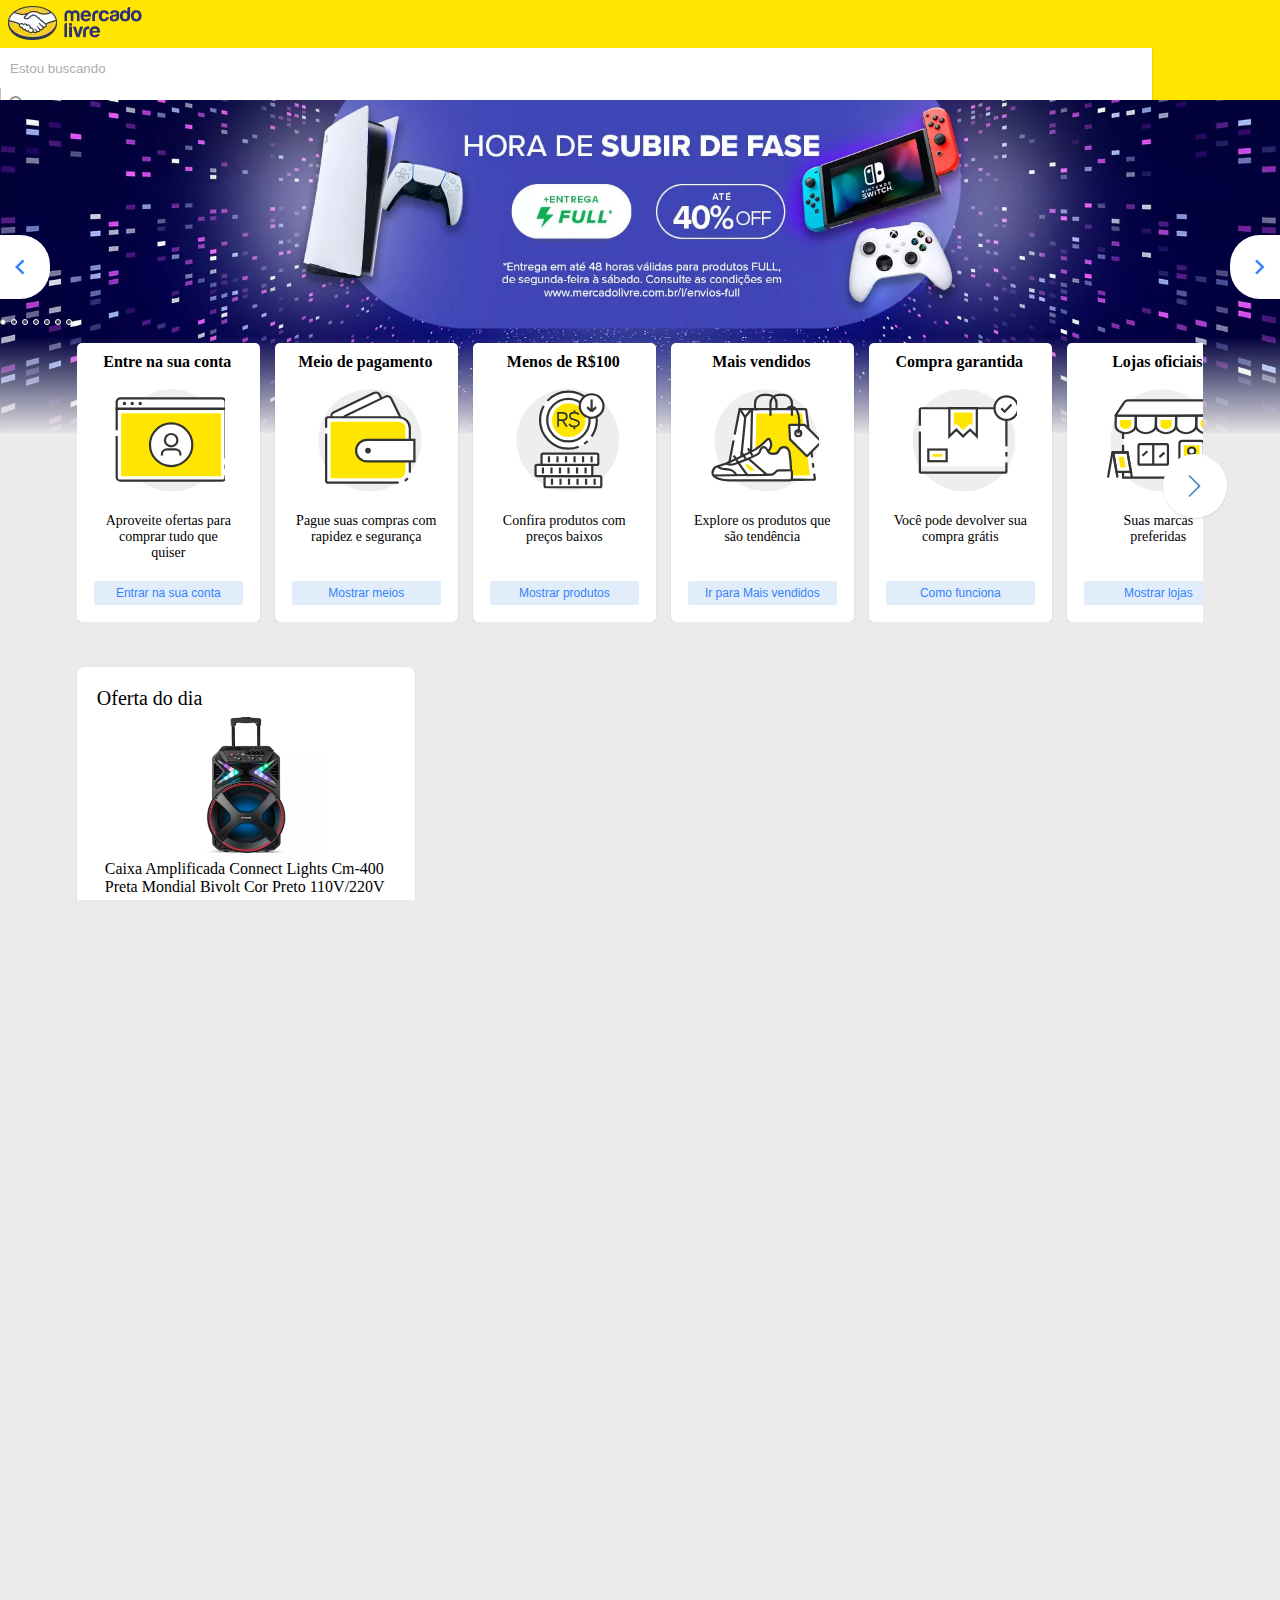
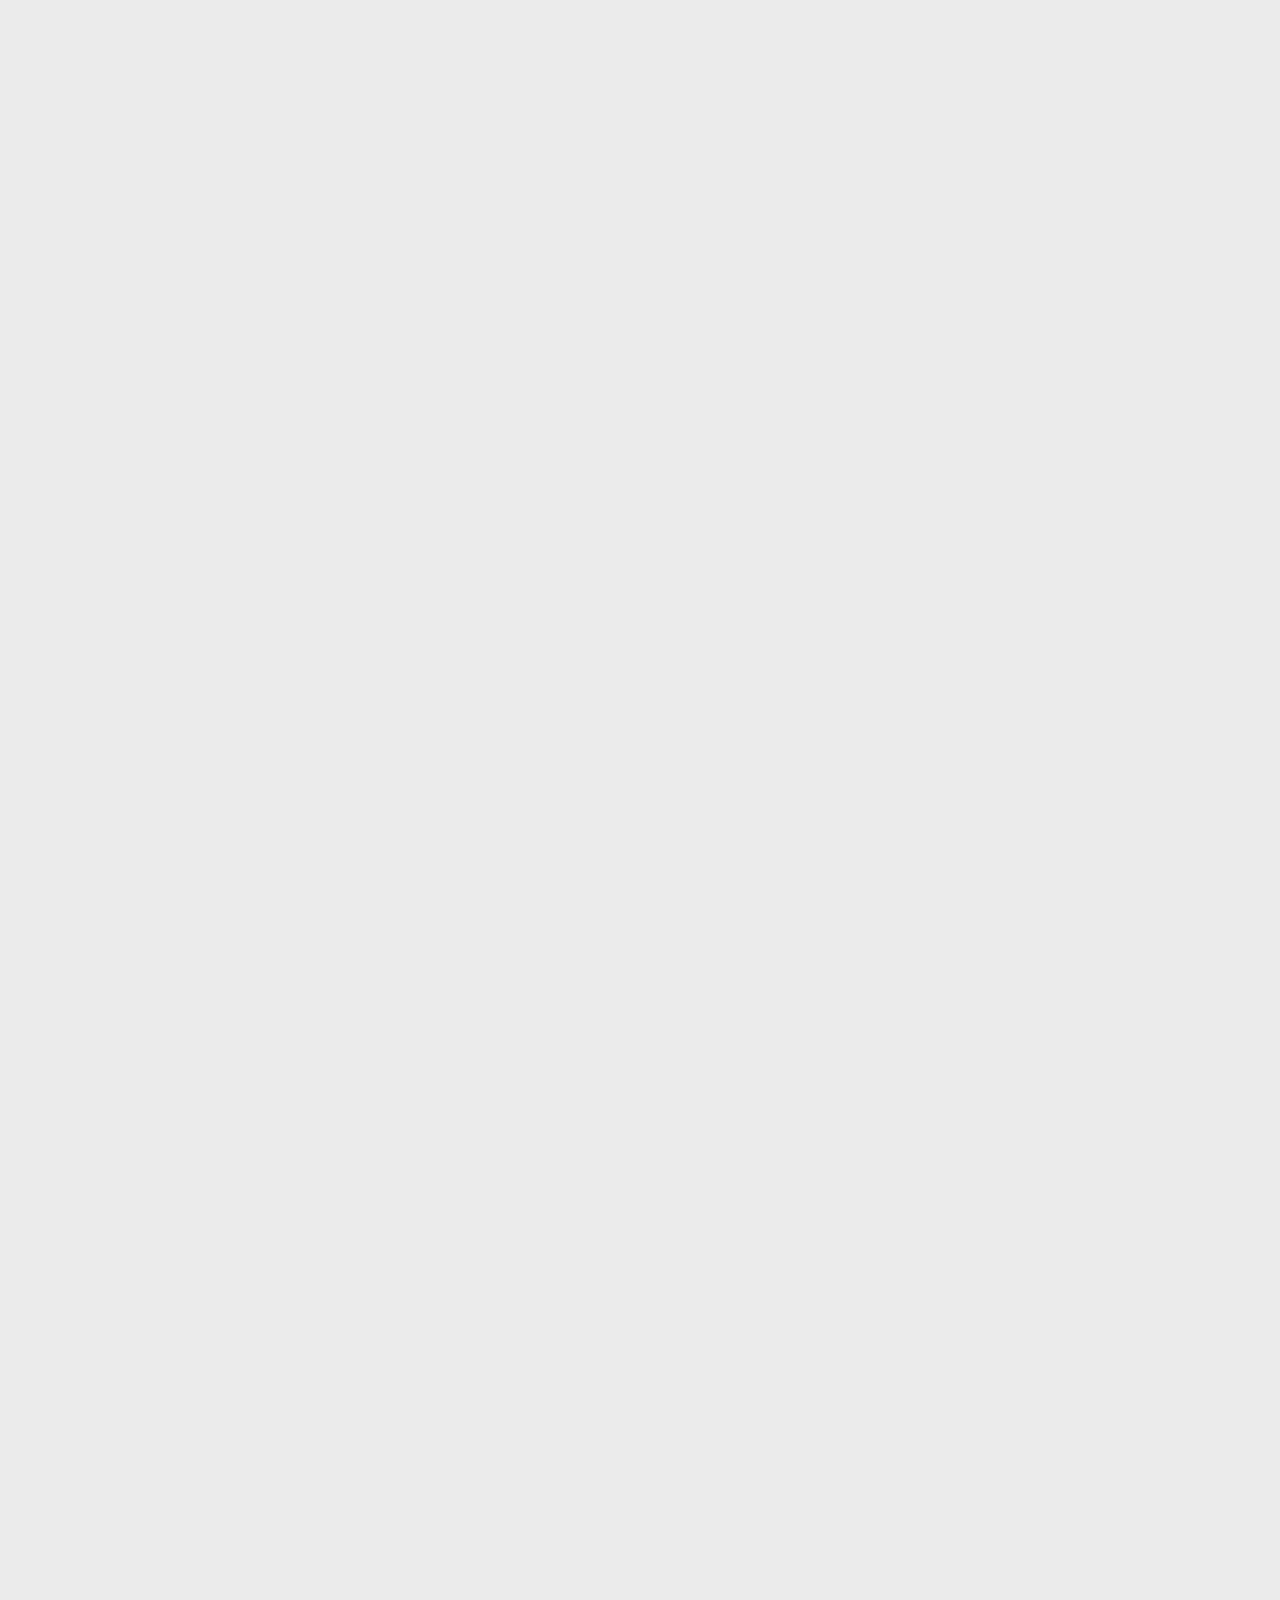
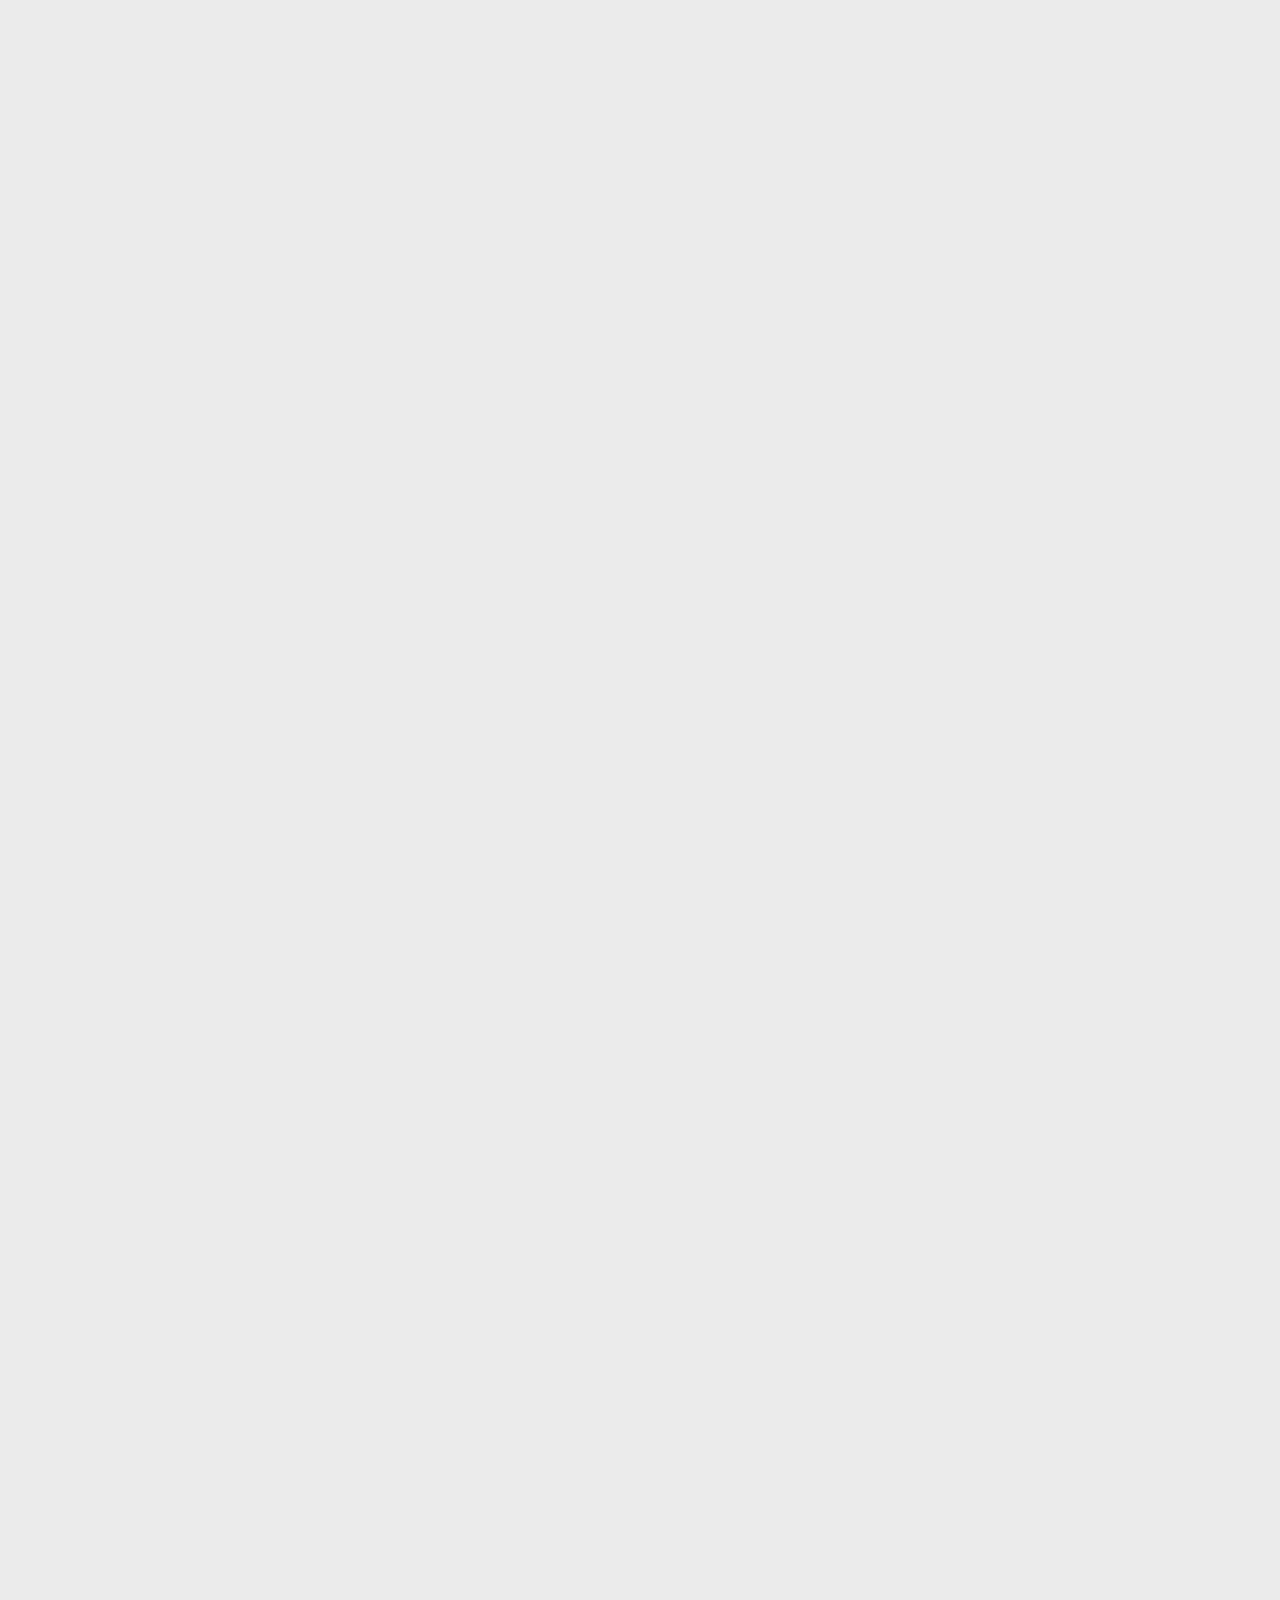
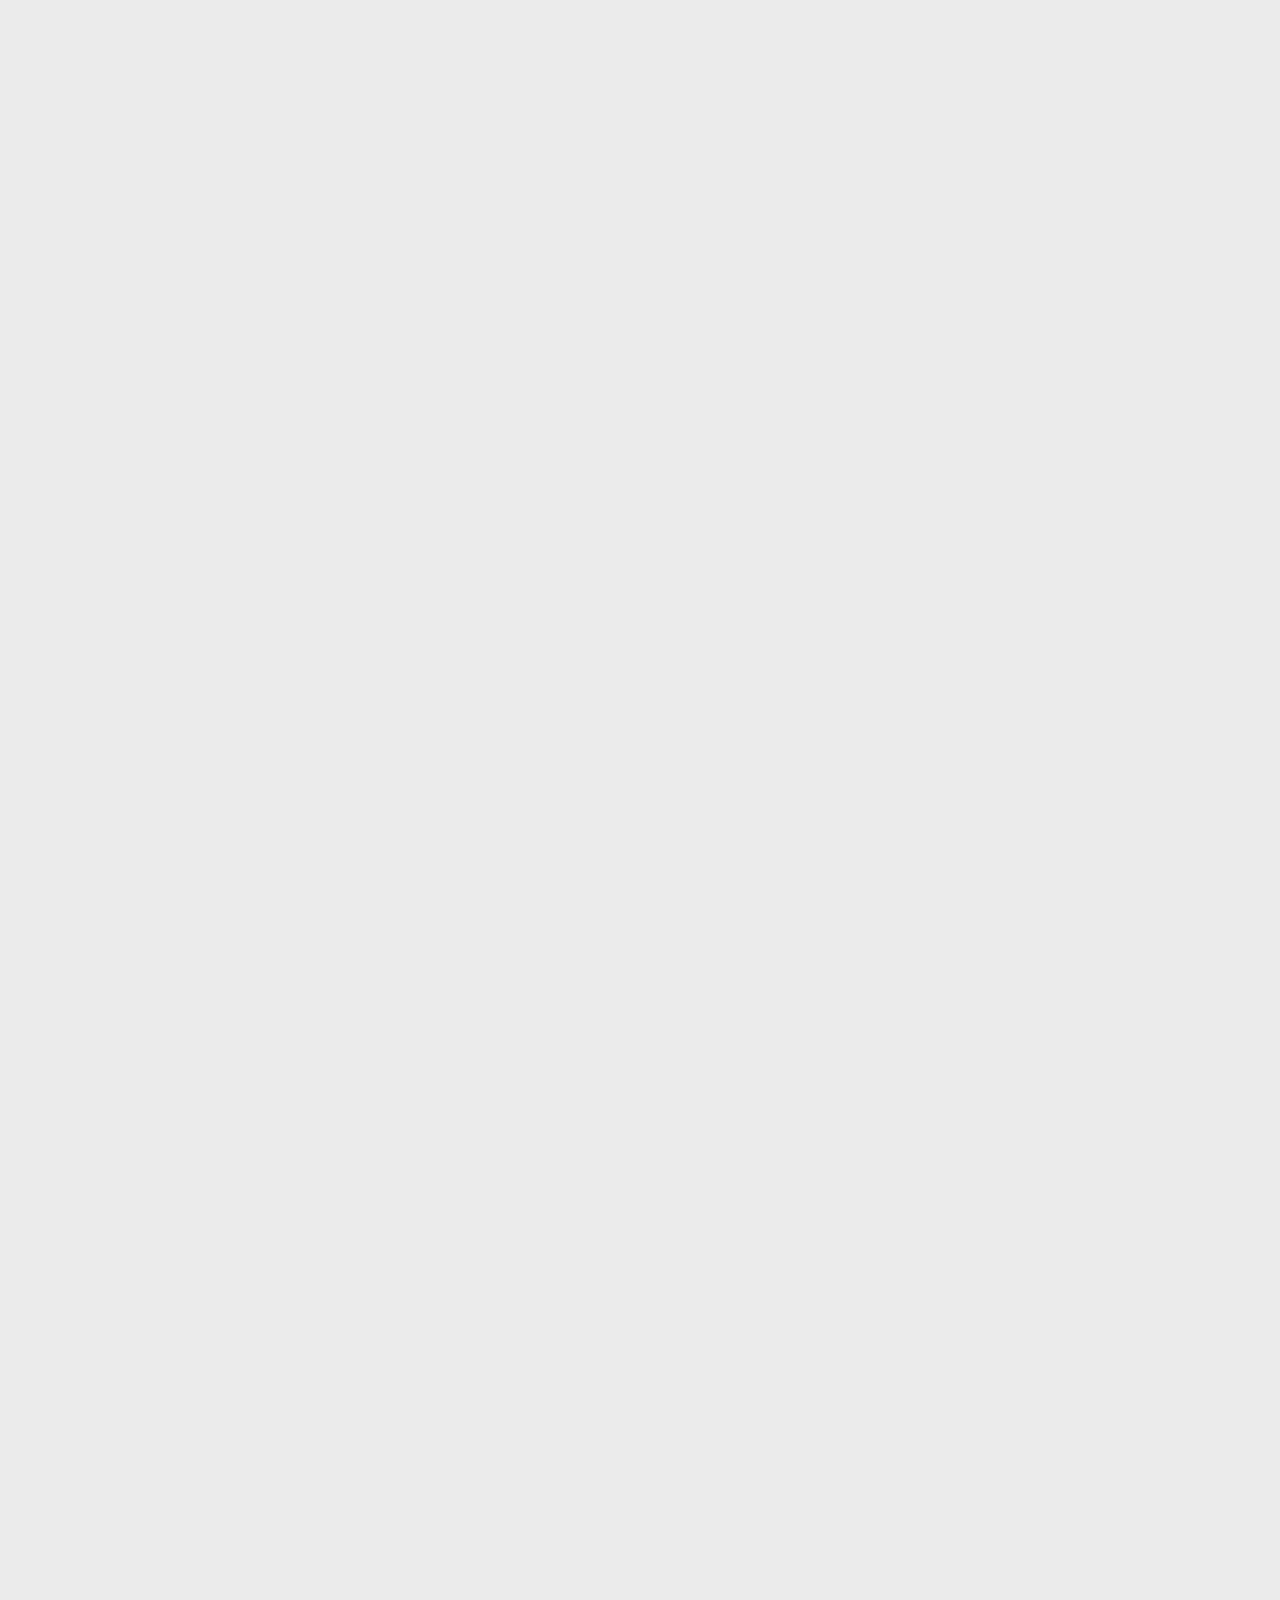
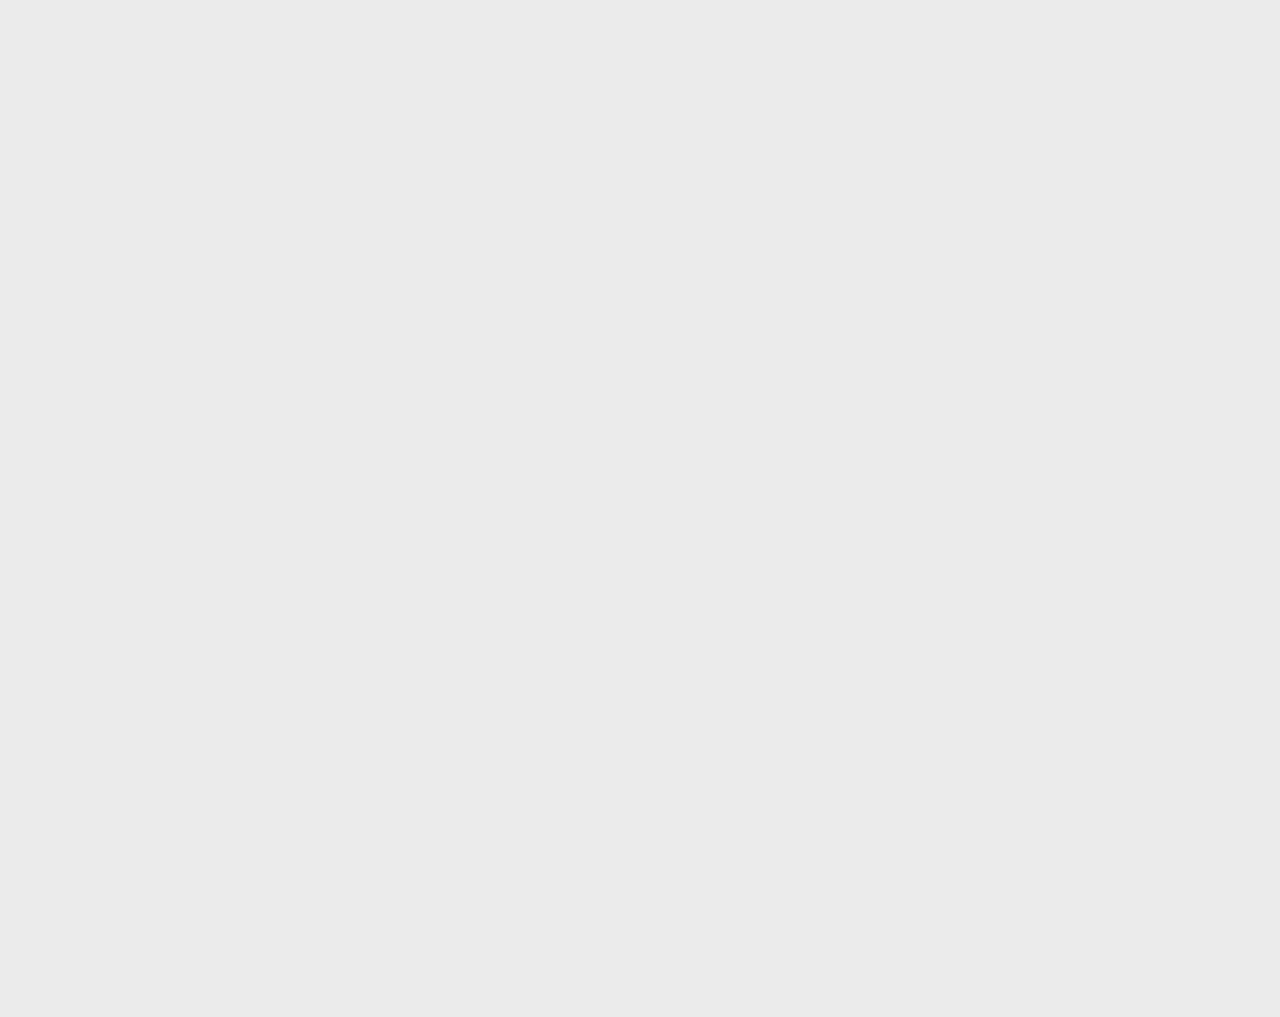
==== commit 28e321fe: "adicionei novos items" ====
--- a/index.html
+++ b/index.html
@@ -53,7 +53,7 @@
                     <img class="img-fluid" src="img/mercado-icon.png" alt="">
                 </div>
                 <div class="col-6">
-                   <div style="background-color: white; box-shadow: 0 1px 2px 0 rgba(0,0,0,.2);width: 90%;" class="d-flex align-items-center">
+                   <div data-js="input" style="background-color: white; box-shadow: 0 1px 2px 0 rgba(0,0,0,.2);width: 90%;" class="d-flex align-items-center">
                        <input style="height: 40px" class="searchInput" type="text" placeholder="Estou buscando">
                        <span style="border-left: 1px solid rgba(0, 0, 0, 0.247); padding: 5px; color: rgba(0, 0, 0, 0.411);cursor: pointer;" class="material-symbols-outlined">search</span>
                     </div>
@@ -208,9 +208,9 @@
             </div> 
     </div>
     </div>
-    <div style="position: relative; top: 35%;"  class="container-fluid slideProducts-desktop">
+    <div style="position: relative; transform: translateY(230px);"  class="container-fluid slideProducts-desktop">
         <div class="row">
-            <div class="col-12 col-md-4 radio-card">
+            <div class="col-12 col-md-4 d-none d-md-none d-lg-block radio-card">
                     <div class="card-Price">
                         <p class="title-card-bigCard" >Oferta do dia</p>
                         <figure class="imageContainer">
@@ -230,7 +230,7 @@
                          </div>
                      </div>
                 </div>
-            <div class="col-12 col-md-8 slide-produtos-container" style="position: relative;">
+            <div class="col-12 col-lg-8 slide-produtos-container d-none d-md-block" style="position: relative;">
                 <div class="row">
                     <div class="col-6"> 
                         <p class="title-card-bigCard">Ofertas do dia</p>
@@ -345,7 +345,7 @@
                 </div>
             </div>
         </div>
-        <div class="container-fluid my-5" style="width: 99.2%;">
+        <div class="container-fluid my-5 d-none d-md-block" style="width: 99.2%;">
             <div class="row publi-container">
                     <div class="col-md-7 p-0">
                         <figure>
@@ -365,7 +365,7 @@
                 </div>
             </div>
         </div>
-        <div  class="container-fluid mb-5" style="background-color: white; box-shadow: 0 1px 2px 0 rgba(0,0,0,.12); border-radius: 8px; position: relative;">
+        <div  class="container-fluid mb-5 d-none d-md-block" style="background-color: white; box-shadow: 0 1px 2px 0 rgba(0,0,0,.12); border-radius: 8px; position: relative;">
             <div class="row">
                 <div class="col-12 title-card-bigCard p-3">Mais vendidos em Caixas Bluetooth</div>
                 <div class="col-12">
@@ -571,12 +571,12 @@
                 </div>
             </div>
         </div>
-        <div  class="container-fluid" style="background-color: white; box-shadow: 0 1px 2px 0 rgba(0,0,0,.12); border-radius: 8px; position: relative;">
+        <div  class="container-fluid d-none d-md-block" style="background-color: white; box-shadow: 0 1px 2px 0 rgba(0,0,0,.12); border-radius: 8px; position: relative;">
             <div class="row">
-                <div class="col-12 title-card-bigCard p-3">Mais vendidos em Caixas Bluetooth</div>
+                <div class="col-12 title-card-bigCard p-3">Também pode te interessar</div>
                 <div class="col-12">
-                    <div class="slide-produtos-Bluetooth">
-                        <button class="nextButton nextButton-ThirdSlide botao" style="position: absolute; right: -10px; top:40%">
+                    <div class="slide-produtos-Bluetooth fourth-slide">
+                        <button class="nextButton nextButton-FourthSlide botao" style="position: absolute; right: -10px; top:40%">
                             <span class="material-symbols-outlined iconbutton">
                                 navigate_next
                             </span>
@@ -768,7 +768,7 @@
                                  </p>
                              </div>
                             </div>
-                            <button class="previousButton previousButton-ThirdSlide botao" style="position: absolute; left: 0px; top:40%">
+                            <button class="previousButton previousButton-FourthSlide botao" style="position: absolute; left: 0px; top:40%">
                                <span class="material-symbols-outlined iconbutton">
                                    navigate_before
                                </span>
@@ -777,77 +777,603 @@
                 </div>
             </div>
         </div>
-        <!-- <div class="container-fluid my-5" style="width: 99.2%;">
-            <div class="row publi-container">
-                    <div class="col-md-7 p-0">
-                        <figure>
-                            <img class="img-fluid" src="img/propaganda2.jpg" alt="">
-                        </figure>
-                    </div>
-               
-                <div style="cursor: pointer; color: white; background-color: #2968c9;" class="col-md-5  p-0">
-                    <div class="texts">
-                        <p>GARANTIA ESTENDIDA</p>
-                        <h3>PRODUTOS COM A MELHOR PROTEÇÃO</h3>
-                        <a href="" class="link-publi">SAIBA MAIS  
-                            <span class="material-symbols-outlined">
-                            navigate_next
-                        </span></a>
-                    </div>
-                </div>
-            </div> -->
-
-            <div class="container-fluid">
+        <div class="container-fluid d-none d-md-block">
                 <div class="row">
-                    <div class="col-md-6">
+                    <div class="col-md-6 ps-0">
                         <div class="container-fluid my-5">
                             <div class="row publi-container">
-                                    <div class="col-md-7 p-0">
-                                        <figure>
-                                            <img class="img-fluid" src="img/propaganda2.jpg" alt="">
-                                        </figure>
-                                    </div>
-                               
-                                <div style="cursor: pointer; color: white; background-color: #2968c9;" class="col-md-5  p-0">
-                                    <div class="texts">
-                                        <p>GARANTIA ESTENDIDA</p>
-                                        <h3>PRODUTOS COM A MELHOR PROTEÇÃO</h3>
-                                        <a href="" class="link-publi">SAIBA MAIS  
-                                            <span class="material-symbols-outlined">
-                                            navigate_next
-                                        </span></a>
+                                <div style="cursor: pointer; color: #000; background-color: #fff;" class="col-md-6  p-0">
+                                    <div class="texts" id="double-advertising">
+                                        <p>A FOLIA NÃO PARA</p>
+                                        <h3>SEU PRÓXIMO <br> CARRO TA ON!</h3>
+                                        <a href="" class="btn btn-primary">ENCONTRE O SEU</a>
                                     </div>
                                 </div>
-                            </div>
-                        </div>
-                    </div>
-                    <div class="col-md-6">
+                                <div class="col-md-6 p-0">
+                                    <figure class="figure-double-advertising">
+                                        <img class="img-fluid" src="img/propaganda 3.jpg" alt="">
+                                    </figure>
+                                </div>
+                            </div>
+                        </div>
+                    </div>
+                    <div class="col-md-6 pe-0">
                         <div class="container-fluid my-5">
                             <div class="row publi-container">
-                                    <div class="col-md-7 p-0">
-                                        <figure>
-                                            <img class="img-fluid" src="img/propaganda2.jpg" alt="">
-                                        </figure>
-                                    </div>
-                               
-                                <div style="cursor: pointer; color: white; background-color: #2968c9;" class="col-md-5  p-0">
-                                    <div class="texts">
-                                        <p>GARANTIA ESTENDIDA</p>
-                                        <h3>PRODUTOS COM A MELHOR PROTEÇÃO</h3>
-                                        <a href="" class="link-publi">SAIBA MAIS  
-                                            <span class="material-symbols-outlined">
-                                            navigate_next
-                                        </span></a>
+                                <div style="cursor: pointer; color: rgb(0, 0, 0); background-color: #fff;" class="col-md-6  p-0">
+                                    <div class="texts" id="double-advertising">
+                                        <p>BIG BROTHER BRASIL</p>
+                                        <h3>O MERCADO LIVRE <BR> CHEGOU CHEGANDO</h3>
+                                        <a href="" class="btn btn-primary">Ver mais</a>
                                     </div>
                                 </div>
-                            </div>
-                        </div>
-                    </div>
-                </div>
-            </div>
+                                <div class="col-md-6 p-0">
+                                    <figure class="figure-double-advertising">
+                                        <img class="img-fluid" src="img/propaganda4.jpg" alt="">
+                                    </figure>
+                                </div>
+                            </div>
+                        </div>
+                    </div>
+                </div>
+            </div>
+            <div  class="container-fluid d-none d-md-block" style="background-color: white; box-shadow: 0 1px 2px 0 rgba(0,0,0,.12); border-radius: 8px; position: relative;">
+                <div class="row">
+                    <div class="col-12 title-card-bigCard p-3">Mais vendidos da semana em Motor</div>
+                    <div class="col-12">
+                        <div class="slide-produtos-Bluetooth fifth-slide ">
+                            <button class="nextButton nextButton-FifthSlide botao" style="position: absolute; right: -10px; top:40%">
+                                <span class="material-symbols-outlined iconbutton">
+                                    navigate_next
+                                </span>
+                            </button>
+                            <div class="cards cardOne  cardsProducts">
+                                <figure class="imageContainer">
+                                 <img width="181" height="181.5" decoding="async" src='img/celular-prod.webp' alt="">
+                                </figure>
+                                 <div class="productsInternalTexts">
+                                     <p class="descCard">Smartphone Samsung Galaxy A04e 64gb...</p>
+                                     <p><del>R$ 1.099</del></p>
+                                     <p><span class="preco ">R$ 559<sup>49% OFF</sup></span></p>
+                                     <p class="subInfo">em <span>10x R$ 87,90 sem juros</span></p>
+                                     <p class="frete-paragraph" style="font-size: 25px;">
+                                         <span class="frete subInfo">Frete Grátis
+                                         <span class="material-symbols-outlined rayIcon">flash_on</span>
+                                         <span class="italic">FULL</span>
+                                         </span>
+                                     </p>
+                                 </div>
+                             </div> 
+                             <div class="cards cardOne  cardsProducts">
+                                <figure class="imageContainer">
+                                 <img width="181" height="181.5" decoding="async" src='img/microondas-prod.webp' alt="">
+                                </figure>
+                                 <div class="productsInternalTexts">
+                                     <p class="descCard">Smartphone Samsung Galaxy A04e 64gb...</p>
+                                     <p><del>R$ 1.099</del></p>
+                                     <p><span class="preco">R$ 559<sup>49% OFF</sup></span></p>
+                                     <p class="subInfo">em <span>10x R$ 87,90 sem juros</span></p>
+                                     <p class="frete-paragraph" style="font-size: 25px;" >
+                                         <span class="frete subInfo ">Frete Grátis
+                                         <span class="material-symbols-outlined rayIcon">flash_on</span>
+                                         <span class="italic">FULL</span>
+                                         </span>
+                                     </p>
+                                 </div>
+                             </div>
+                             <div class="cards cardOne cardsProducts">
+                                <figure class="imageContainer">
+                                 <img width="181" height="181.5" decoding="async" src='img/tv-prod.webp' alt="">
+                                </figure>
+                                 <div class="productsInternalTexts">
+                                     <p class="descCard">Smartphone Samsung Galaxy A04e 64gb...</p>
+                                     <p><del>R$ 1.099</del></p>
+                                     <p><span class="preco">R$ 559<sup>49% OFF</sup></span></p>
+                                     <p class="subInfo">em <span>10x R$ 87,90 sem juros</span></p>
+                                     <p class="frete-paragraph" style="font-size: 25px;">
+                                         <span class="frete subInfo">Frete Grátis
+                                         <span class="material-symbols-outlined rayIcon">flash_on</span>
+                                         <span class="italic">FULL</span>
+                                         </span>
+                                     </p>
+                                 </div>
+                             </div>
+                             <div class="cards cardOne  cardsProducts">
+                                <figure class="imageContainer">
+                                 <img width="181" height="181.5" decoding="async" src='img/suplemento-prod.webp' alt="">
+                                </figure>
+                                 <div class="productsInternalTexts">
+                                     <p class="descCard">Smartphone Samsung Galaxy A04e 64gb...</p>
+                                     <p><del>R$ 1.099</del></p>
+                                     <p><span class="preco">R$ 559<sup>49% OFF</sup></span></p>
+                                     <p class="subInfo">em <span>10x R$ 87,90 sem juros</span></p>
+                                     <p class="frete-paragraph" style="font-size: 25px;">
+                                         <span class="frete subInfo">Frete Grátis
+                                         <span class="material-symbols-outlined rayIcon">flash_on</span>
+                                         <span class="italic">FULL</span>
+                                         </span>
+                                     </p>
+                                 </div>
+                             </div>
+                             <div class="cards cardOne  cardsProducts">
+                                <figure class="imageContainer">
+                                 <img width="181" height="181.5" decoding="async" src='img/suplemento-prod.webp' alt="">
+                                </figure>
+                                 <div class="productsInternalTexts">
+                                     <p class="descCard">Smartphone Samsung Galaxy A04e 64gb...</p>
+                                     <p><del>R$ 1.099</del></p>
+                                     <p><span class="preco">R$ 559<sup>49% OFF</sup></span></p>
+                                     <p class="subInfo">em <span>10x R$ 87,90 sem juros</span></p>
+                                     <p class="frete-paragraph" style="font-size: 25px;">
+                                         <span class="frete subInfo">Frete Grátis
+                                         <span class="material-symbols-outlined rayIcon">flash_on</span>
+                                         <span class="italic">FULL</span>
+                                         </span>
+                                     </p>
+                                 </div>
+                             </div>
+                             <div class="cards cardOne  cardsProducts">
+                                <figure class="imageContainer">
+                                 <img width="181" height="181.5" decoding="async" src='img/suplemento-prod.webp' alt="">
+                                </figure>
+                                 <div class="productsInternalTexts">
+                                     <p class="descCard">Smartphone Samsung Galaxy A04e 64gb...</p>
+                                     <p><del>R$ 1.099</del></p>
+                                     <p><span class="preco">R$ 559<sup>49% OFF</sup></span></p>
+                                     <p class="subInfo">em <span>10x R$ 87,90 sem juros</span></p>
+                                     <p class="frete-paragraph" style="font-size: 25px;">
+                                         <span class="frete subInfo">Frete Grátis
+                                         <span class="material-symbols-outlined rayIcon">flash_on</span>
+                                         <span class="italic">FULL</span>
+                                         </span>
+                                     </p>
+                                 </div>
+                             </div>
+                             <div class="cards cardOne  cardsProducts">
+                                <figure class="imageContainer">
+                                 <img width="181" height="181.5" decoding="async" src='img/suplemento-prod.webp' alt="">
+                                </figure>
+                                 <div class="productsInternalTexts">
+                                     <p class="descCard">Smartphone Samsung Galaxy A04e 64gb...</p>
+                                     <p><del>R$ 1.099</del></p>
+                                     <p><span class="preco">R$ 559<sup>49% OFF</sup></span></p>
+                                     <p class="subInfo">em <span>10x R$ 87,90 sem juros</span></p>
+                                     <p class="frete-paragraph" style="font-size: 25px;">
+                                         <span class="frete subInfo">Frete Grátis
+                                         <span class="material-symbols-outlined rayIcon">flash_on</span>
+                                         <span class="italic">FULL</span>
+                                         </span>
+                                     </p>
+                                 </div>
+                             </div>
+                             <div class="cards cardOne  cardsProducts">
+                                <figure class="imageContainer">
+                                 <img width="181" height="181.5" decoding="async" src='img/suplemento-prod.webp' alt="">
+                                </figure>
+                                 <div class="productsInternalTexts">
+                                     <p class="descCard">Smartphone Samsung Galaxy A04e 64gb...</p>
+                                     <p><del>R$ 1.099</del></p>
+                                     <p><span class="preco">R$ 559<sup>49% OFF</sup></span></p>
+                                     <p class="subInfo">em <span>10x R$ 87,90 sem juros</span></p>
+                                     <p class="frete-paragraph" style="font-size: 25px;">
+                                         <span class="frete subInfo">Frete Grátis
+                                         <span class="material-symbols-outlined rayIcon">flash_on</span>
+                                         <span class="italic">FULL</span>
+                                         </span>
+                                     </p>
+                                 </div>
+                             </div>
+                             <div class="cards cardOne  cardsProducts">
+                                <figure class="imageContainer">
+                                 <img width="181" height="181.5" decoding="async" src='img/suplemento-prod.webp' alt="">
+                                </figure>
+                                 <div class="productsInternalTexts">
+                                     <p class="descCard">Smartphone Samsung Galaxy A04e 64gb...</p>
+                                     <p><del>R$ 1.099</del></p>
+                                     <p><span class="preco">R$ 559<sup>49% OFF</sup></span></p>
+                                     <p class="subInfo">em <span>10x R$ 87,90 sem juros</span></p>
+                                     <p class="frete-paragraph" style="font-size: 25px;">
+                                         <span class="frete subInfo">Frete Grátis
+                                         <span class="material-symbols-outlined rayIcon">flash_on</span>
+                                         <span class="italic">FULL</span>
+                                         </span>
+                                     </p>
+                                 </div>
+                                </div>
+                             <div class="cards cardOne  cardsProducts">
+                                <figure class="imageContainer">
+                                 <img width="181" height="181.5" decoding="async" src='img/suplemento-prod.webp' alt="">
+                                </figure>
+                                 <div class="productsInternalTexts">
+                                     <p class="descCard">Smartphone Samsung Galaxy A04e 64gb...</p>
+                                     <p><del>R$ 1.099</del></p>
+                                     <p><span class="preco">R$ 559<sup>49% OFF</sup></span></p>
+                                     <p class="subInfo">em <span>10x R$ 87,90 sem juros</span></p>
+                                     <p class="frete-paragraph" style="font-size: 25px;">
+                                         <span class="frete subInfo">Frete Grátis
+                                         <span class="material-symbols-outlined rayIcon">flash_on</span>
+                                         <span class="italic">FULL</span>
+                                         </span>
+                                     </p>
+                                 </div>
+                                </div>
+                             <div class="cards cardOne  cardsProducts">
+                                <figure class="imageContainer">
+                                 <img width="181" height="181.5" decoding="async" src='img/suplemento-prod.webp' alt="">
+                                </figure>
+                                 <div class="productsInternalTexts">
+                                     <p class="descCard">Smartphone Samsung Galaxy A04e 64gb...</p>
+                                     <p><del>R$ 1.099</del></p>
+                                     <p><span class="preco">R$ 559<sup>49% OFF</sup></span></p>
+                                     <p class="subInfo">em <span>10x R$ 87,90 sem juros</span></p>
+                                     <p class="frete-paragraph" style="font-size: 25px;">
+                                         <span class="frete subInfo">Frete Grátis
+                                         <span class="material-symbols-outlined rayIcon">flash_on</span>
+                                         <span class="italic">FULL</span>
+                                         </span>
+                                     </p>
+                                 </div>
+                                </div>
+                                <button class="previousButton previousButton-FifthSlide botao" style="position: absolute; left: 0px; top:40%">
+                                   <span class="material-symbols-outlined iconbutton">
+                                       navigate_before
+                                   </span>
+                               </button>
+                        </div>
+                    </div>
+                </div>
+            </div>
+            <div class="container-fluid my-5 d-none d-md-block" style="width: 99.2%;">
+                <div class="row publi-container">
+                        <div class="col-md-7 p-0">
+                            <figure>
+                                <img class="img-fluid" src="img/propaganda2.jpg" alt="">
+                            </figure>
+                        </div>
+                   
+                    <div style="cursor: pointer; color: white; background-color: #2968c9;" class="col-md-5  p-0">
+                        <div class="texts">
+                            <p>GARANTIA ESTENDIDA</p>
+                            <h3>PRODUTOS COM A MELHOR PROTEÇÃO</h3>
+                            <a href="" class="link-publi">SAIBA MAIS  
+                                <span class="material-symbols-outlined">
+                                navigate_next
+                            </span></a>
+                        </div>
+                    </div>
+                </div>
+                <div  class="container-fluid d-none d-md-block" style="background-color: white; box-shadow: 0 1px 2px 0 rgba(0,0,0,.12); border-radius: 8px; position: relative;">
+                    <div class="row my-5">
+                        <div class="col-12 title-card-bigCard p-3">Mais vendidos da semana em Suspensão e Direção
+                        </div>
+                        <div class="col-12">
+                            <div class="slide-produtos-Bluetooth sixth-slide">
+                                <button class="nextButton nextButton-SixthSlide botao" style="position: absolute; right: -10px; top:40%">
+                                    <span class="material-symbols-outlined iconbutton">
+                                        navigate_next
+                                    </span>
+                                </button>
+                                <div class="cards cardOne  cardsProducts">
+                                    <figure class="imageContainer">
+                                     <img width="181" height="181.5" decoding="async" src='img/celular-prod.webp' alt="">
+                                    </figure>
+                                     <div class="productsInternalTexts">
+                                         <p class="descCard">Smartphone Samsung Galaxy A04e 64gb...</p>
+                                         <p><del>R$ 1.099</del></p>
+                                         <p><span class="preco ">R$ 559<sup>49% OFF</sup></span></p>
+                                         <p class="subInfo">em <span>10x R$ 87,90 sem juros</span></p>
+                                         <p class="frete-paragraph" style="font-size: 25px;">
+                                             <span class="frete subInfo">Frete Grátis
+                                             <span class="material-symbols-outlined rayIcon">flash_on</span>
+                                             <span class="italic">FULL</span>
+                                             </span>
+                                         </p>
+                                     </div>
+                                 </div> 
+                                 <div class="cards cardOne  cardsProducts">
+                                    <figure class="imageContainer">
+                                     <img width="181" height="181.5" decoding="async" src='img/microondas-prod.webp' alt="">
+                                    </figure>
+                                     <div class="productsInternalTexts">
+                                         <p class="descCard">Smartphone Samsung Galaxy A04e 64gb...</p>
+                                         <p><del>R$ 1.099</del></p>
+                                         <p><span class="preco">R$ 559<sup>49% OFF</sup></span></p>
+                                         <p class="subInfo">em <span>10x R$ 87,90 sem juros</span></p>
+                                         <p class="frete-paragraph" style="font-size: 25px;" >
+                                             <span class="frete subInfo ">Frete Grátis
+                                             <span class="material-symbols-outlined rayIcon">flash_on</span>
+                                             <span class="italic">FULL</span>
+                                             </span>
+                                         </p>
+                                     </div>
+                                 </div>
+                                 <div class="cards cardOne cardsProducts">
+                                    <figure class="imageContainer">
+                                     <img width="181" height="181.5" decoding="async" src='img/tv-prod.webp' alt="">
+                                    </figure>
+                                     <div class="productsInternalTexts">
+                                         <p class="descCard">Smartphone Samsung Galaxy A04e 64gb...</p>
+                                         <p><del>R$ 1.099</del></p>
+                                         <p><span class="preco">R$ 559<sup>49% OFF</sup></span></p>
+                                         <p class="subInfo">em <span>10x R$ 87,90 sem juros</span></p>
+                                         <p class="frete-paragraph" style="font-size: 25px;">
+                                             <span class="frete subInfo">Frete Grátis
+                                             <span class="material-symbols-outlined rayIcon">flash_on</span>
+                                             <span class="italic">FULL</span>
+                                             </span>
+                                         </p>
+                                     </div>
+                                 </div>
+                                 <div class="cards cardOne  cardsProducts">
+                                    <figure class="imageContainer">
+                                     <img width="181" height="181.5" decoding="async" src='img/suplemento-prod.webp' alt="">
+                                    </figure>
+                                     <div class="productsInternalTexts">
+                                         <p class="descCard">Smartphone Samsung Galaxy A04e 64gb...</p>
+                                         <p><del>R$ 1.099</del></p>
+                                         <p><span class="preco">R$ 559<sup>49% OFF</sup></span></p>
+                                         <p class="subInfo">em <span>10x R$ 87,90 sem juros</span></p>
+                                         <p class="frete-paragraph" style="font-size: 25px;">
+                                             <span class="frete subInfo">Frete Grátis
+                                             <span class="material-symbols-outlined rayIcon">flash_on</span>
+                                             <span class="italic">FULL</span>
+                                             </span>
+                                         </p>
+                                     </div>
+                                 </div>
+                                 <div class="cards cardOne  cardsProducts">
+                                    <figure class="imageContainer">
+                                     <img width="181" height="181.5" decoding="async" src='img/suplemento-prod.webp' alt="">
+                                    </figure>
+                                     <div class="productsInternalTexts">
+                                         <p class="descCard">Smartphone Samsung Galaxy A04e 64gb...</p>
+                                         <p><del>R$ 1.099</del></p>
+                                         <p><span class="preco">R$ 559<sup>49% OFF</sup></span></p>
+                                         <p class="subInfo">em <span>10x R$ 87,90 sem juros</span></p>
+                                         <p class="frete-paragraph" style="font-size: 25px;">
+                                             <span class="frete subInfo">Frete Grátis
+                                             <span class="material-symbols-outlined rayIcon">flash_on</span>
+                                             <span class="italic">FULL</span>
+                                             </span>
+                                         </p>
+                                     </div>
+                                 </div>
+                                 <div class="cards cardOne  cardsProducts">
+                                    <figure class="imageContainer">
+                                     <img width="181" height="181.5" decoding="async" src='img/suplemento-prod.webp' alt="">
+                                    </figure>
+                                     <div class="productsInternalTexts">
+                                         <p class="descCard">Smartphone Samsung Galaxy A04e 64gb...</p>
+                                         <p><del>R$ 1.099</del></p>
+                                         <p><span class="preco">R$ 559<sup>49% OFF</sup></span></p>
+                                         <p class="subInfo">em <span>10x R$ 87,90 sem juros</span></p>
+                                         <p class="frete-paragraph" style="font-size: 25px;">
+                                             <span class="frete subInfo">Frete Grátis
+                                             <span class="material-symbols-outlined rayIcon">flash_on</span>
+                                             <span class="italic">FULL</span>
+                                             </span>
+                                         </p>
+                                     </div>
+                                 </div>
+                                 <div class="cards cardOne  cardsProducts">
+                                    <figure class="imageContainer">
+                                     <img width="181" height="181.5" decoding="async" src='img/suplemento-prod.webp' alt="">
+                                    </figure>
+                                     <div class="productsInternalTexts">
+                                         <p class="descCard">Smartphone Samsung Galaxy A04e 64gb...</p>
+                                         <p><del>R$ 1.099</del></p>
+                                         <p><span class="preco">R$ 559<sup>49% OFF</sup></span></p>
+                                         <p class="subInfo">em <span>10x R$ 87,90 sem juros</span></p>
+                                         <p class="frete-paragraph" style="font-size: 25px;">
+                                             <span class="frete subInfo">Frete Grátis
+                                             <span class="material-symbols-outlined rayIcon">flash_on</span>
+                                             <span class="italic">FULL</span>
+                                             </span>
+                                         </p>
+                                     </div>
+                                 </div>
+                                 <div class="cards cardOne  cardsProducts">
+                                    <figure class="imageContainer">
+                                     <img width="181" height="181.5" decoding="async" src='img/suplemento-prod.webp' alt="">
+                                    </figure>
+                                     <div class="productsInternalTexts">
+                                         <p class="descCard">Smartphone Samsung Galaxy A04e 64gb...</p>
+                                         <p><del>R$ 1.099</del></p>
+                                         <p><span class="preco">R$ 559<sup>49% OFF</sup></span></p>
+                                         <p class="subInfo">em <span>10x R$ 87,90 sem juros</span></p>
+                                         <p class="frete-paragraph" style="font-size: 25px;">
+                                             <span class="frete subInfo">Frete Grátis
+                                             <span class="material-symbols-outlined rayIcon">flash_on</span>
+                                             <span class="italic">FULL</span>
+                                             </span>
+                                         </p>
+                                     </div>
+                                 </div>
+                                 <div class="cards cardOne  cardsProducts">
+                                    <figure class="imageContainer">
+                                     <img width="181" height="181.5" decoding="async" src='img/suplemento-prod.webp' alt="">
+                                    </figure>
+                                     <div class="productsInternalTexts">
+                                         <p class="descCard">Smartphone Samsung Galaxy A04e 64gb...</p>
+                                         <p><del>R$ 1.099</del></p>
+                                         <p><span class="preco">R$ 559<sup>49% OFF</sup></span></p>
+                                         <p class="subInfo">em <span>10x R$ 87,90 sem juros</span></p>
+                                         <p class="frete-paragraph" style="font-size: 25px;">
+                                             <span class="frete subInfo">Frete Grátis
+                                             <span class="material-symbols-outlined rayIcon">flash_on</span>
+                                             <span class="italic">FULL</span>
+                                             </span>
+                                         </p>
+                                     </div>
+                                    </div>
+                                 <div class="cards cardOne  cardsProducts">
+                                    <figure class="imageContainer">
+                                     <img width="181" height="181.5" decoding="async" src='img/suplemento-prod.webp' alt="">
+                                    </figure>
+                                     <div class="productsInternalTexts">
+                                         <p class="descCard">Smartphone Samsung Galaxy A04e 64gb...</p>
+                                         <p><del>R$ 1.099</del></p>
+                                         <p><span class="preco">R$ 559<sup>49% OFF</sup></span></p>
+                                         <p class="subInfo">em <span>10x R$ 87,90 sem juros</span></p>
+                                         <p class="frete-paragraph" style="font-size: 25px;">
+                                             <span class="frete subInfo">Frete Grátis
+                                             <span class="material-symbols-outlined rayIcon">flash_on</span>
+                                             <span class="italic">FULL</span>
+                                             </span>
+                                         </p>
+                                     </div>
+                                    </div>
+                                 <div class="cards cardOne  cardsProducts">
+                                    <figure class="imageContainer">
+                                     <img width="181" height="181.5" decoding="async" src='img/suplemento-prod.webp' alt="">
+                                    </figure>
+                                     <div class="productsInternalTexts">
+                                         <p class="descCard">Smartphone Samsung Galaxy A04e 64gb...</p>
+                                         <p><del>R$ 1.099</del></p>
+                                         <p><span class="preco">R$ 559<sup>49% OFF</sup></span></p>
+                                         <p class="subInfo">em <span>10x R$ 87,90 sem juros</span></p>
+                                         <p class="frete-paragraph" style="font-size: 25px;">
+                                             <span class="frete subInfo">Frete Grátis
+                                             <span class="material-symbols-outlined rayIcon">flash_on</span>
+                                             <span class="italic">FULL</span>
+                                             </span>
+                                         </p>
+                                     </div>
+                                    </div>
+                                    <button class="previousButton previousButton-SixthSlide botao" style="position: absolute; left: 0px; top:40%">
+                                       <span class="material-symbols-outlined iconbutton">
+                                           navigate_before
+                                       </span>
+                                   </button>
+                            </div>
+                        </div>
+                    </div>
+                </div>
         </div>
     </div>
-    
+    <div class="container-fluid" style="background-color:#ffffff; margin-top: 270px;">
+        <div class="row text-center p-5" style="width: 95%; margin: 0 auto; padding-top: 100px;">
+            <div class="col-md-4 slide1 pe-0">
+                <img width="56px" height="49px" class="mb-4 slide1" src="svg/payment.svg" alt="">
+                <p class="firstp">Escolha como pagar</p>
+                <p style="width: 85%;color: #737373;">Com o Mercado Pago, você paga com cartão, boleto ou Pix. Você
+                    também pode pagar até 12x no boleto com o Mercado Crédito.
+                </p>
+                <p class="blueTitle">Como pagar com Mercado Pago</p>
+            </div>
+            <div data-js="centralCard" class="col-md-4 slide1">
+                <img width="56px" height="49px" class="mb-4" src="svg/shipping.svg" alt="">
+                <p class="firstp">Frete grátis a partir de R$ 79</p>
+                <p style="width: 85%;color: #737373;">Ao se cadastrar no Mercado Livre, você tem frete grátis em milhares de produtos
+                </p>
+            </div>
+            <div data-js="slide1" class="col-md-4 slide1">
+                <img width="56px" height="49px" class="mb-4" src="svg/protected.svg" alt="">
+                <p class="firstp">Segurança, do início ao fim</p>
+                <p style="width: 85%;color: #737373;">Você não gostou do que comprou? Devolva! No Mercado Livre não há nada que você não possa fazer, porque você está sempre protegido.
+                </p>
+                <p class="blueTitle">Como te protegemos</p>
+            </div>
+        </div>
+        <div class="row text-center">
+            <div class="col-12" style="border-bottom: 1px solid #73737338;">
+                <p class="d-inline-flex gap-1 text-center mt-4">
+                    <a class="p-2 buttonCollapse" style="border: 1px solid #73737338; border-bottom: none; border-radius: 5px 5px 0px 0px;" data-bs-toggle="collapse" href="#collapseExample" role="button" aria-expanded="false" aria-controls="collapseExample" data-js="button-Collapse">
+                      Mais informações
+                      <span class="material-symbols-outlined arrow-collapse">
+                        expand_more
+                        </span>
+                      
+                    </a>
+                  </p>
+                  <div class="collapse" id="collapseExample" style="border: 1px solid #73737338; border-left: none; border-right: none;">
+                    <div class="card card-body collapse-Footer" style="border: none;" data-js="collapse-Footer">
+                        <div class="row">
+                            <div class="col-md-6 col-md-10 d-flex" style="flex-wrap: wrap; margin: 0 auto;">
+                                <div class="col-md-2">
+                                    <ul>
+                                        <p class="collapse-footer-title">Sobre o</p>
+                                        <li><a href="">Mercado Livre</a></li>
+                                        <li><a href="">Investor relations</a></li>
+                                        <li><a href="">Tendências</a></li>
+                                        <li><a href="">Sustentabilidade</a></li>
+                                        <li><a href="">Blog</a></li>
+                                    </ul>
+                                  </div>
+                                  <div class="col-md-2">
+                                     <ul>
+                                        <p class="collapse-footer-title">Outros sites</p>
+                                        <li><a href="">Desenvolvedores</a></li>
+                                        <li><a href="">Mercado Pago</a></li>
+                                        <li><a href="">Envios</a></li>
+                                        <li><a href="">Mercado Shops</a></li>
+                                        <li><a href="">Mercado Ads</a></li>
+                                    </ul>
+                                  </div>
+                                  <div class="col-md-2">
+                                    <ul>
+                                       <p class="collapse-footer-title">Contato</p>
+                                       <li><a href="">Comprar</a></li>
+                                       <li><a href="">Vender</a></li>
+                                       <li><a href="">Soluções de problemas</a></li>
+                                       <li><a href="">Segurança</a></li>
+                                   </ul>
+                                 </div>
+                                 <div class="col-md-2">
+                                    <ul>
+                                       <p class="collapse-footer-title">Redes sociais</p>
+                                       <li><a href="">Twitter</a></li>
+                                       <li><a href="">Facebook</a></li>
+                                       <li><a href="">Instagram</a></li>
+                                       <li><a href="">YouTube</a></li>
+                                   </ul>
+                                 </div>
+                                 <div class="col-md-2">
+                                    <ul>
+                                       <p class="collapse-footer-title">Minha conta</p>
+                                       <li><a href="">Entre</a></li>
+                                       <li><a href="">Vender</a></li>
+                                   </ul>
+                                 </div>
+                                 <div class="col-md-2">
+                                    <ul>
+                                       <p class="collapse-footer-title">Assinaturas</p>
+                                       <li><a href="">Meli+</a></li>
+                                       <li><a href="">Disney+</a></li>
+                                       <li><a href="">Star+</a></li>
+                                       <li><a href="">Deezer Premium</a></li>
+                                       <li><a href="">Max</a></li>
+                                       <li><a href="">Paramount+</a></li>
+                                   </ul>
+                                 </div>
+                            </div>
+                        </div>
+                    </div>
+                  </div>
+            </div>
+        </div>
+        <div class="container-fluid mt-3">
+            <div class="row">
+                <div class="col-12">
+                    <div class="col-12 subset-links px-5 pt-2">
+                        <a class="me-3" href="#">Termos e condições</a>
+                        <a class="me-3" href="#">Como cuidamos da sua privacidade</a>
+                        <a class="me-3" id="Acessibilidade" href="#">Acessibilidade</a>
+                        <a class="me-3" href="#">Informações sobre seguros</a>
+                        <a class="me-3" href="#">Blog</a>
+                        <a class="me-3" href="#">Afiliados</a>
+                        <a class="me-3" href="#">Tendências</a>
+                    </div>
+                    <div class="col-12 px-5 final-footer">
+                        <small style="width:100%" class="nav-footer-copyright"> ©&nbsp;1999-2024 Ebazar.com.br LTDA.</small>
+                        <p class="nav-footer-secondaryinfo">CNPJ n.º 03.007.331/0001-41 / Av. das Nações Unidas, nº 3.003, Bonfim, Osasco/SP - CEP 06233-903 - empresa do grupo Mercado Livre.</p>
+                    </div>
+                </div>
+            </div>
+        </div>
+    </div>
+
+
     <div  class="container slide d-md-none">
         <div class="row slideOneContainer">
             <div data-js="imagensContainer" class="col-12"></div>
@@ -927,10 +1453,6 @@
             <div id="assinarContainer">
                 <div class="col-12 assineContainer">
                     <div class="col-12 assineHeader-Desktop " style="border-radius: 10px 10px 0px 0px;">
-                        <div style="min-height: 50px;" class="row px-4">
-                            <div class="col-6 py-2">Assine o <span> <img style="width: 18%;" src="img/merni.icon.png" alt=""></span></div>
-                            <div class="col-6 text-end py-4">R$ 17 <sup>99</sup>/mês</div>
-                        </div>
                     </div>
                     <div class="col-12 assineHeader">
                          <img src="img/assine.jpeg" alt="">
@@ -992,7 +1514,7 @@
             </div>
         </div>
     </div>
-    <div  class="container-fluid d-sm-none">
+    <div  class="container-fluid d-none d-md-block d-lg-block">
         <div class="row">
             <div class="col-12 products">
                 <div class="row produtosContainer">
@@ -1346,7 +1868,7 @@
         </div>
     </div>
 
-    <div class="container-fluid containerSlide4">
+    <div class="container-fluid containerSlide4 .d-sm-none .d-md-block">
         <div class="row slide4">
            <div data-js="slide4Container" class="slide4Container">
             <div data-js="slide1" class="col-12 slide1">
--- a/styles/style.css
+++ b/styles/style.css
@@ -727,8 +727,6 @@
     font-weight: 800;
 
 }
-
-
 .benefitsContainer {
     position: relative;
     top: -180px;
--- a/styles/Secondstyle.css
+++ b/styles/Secondstyle.css
@@ -1,13 +1,12 @@
-
-.containerSlide4{
+.containerSlide4 {
     position: relative;
     top: -180px;
     background-color: var(--blueText);
     padding: 0px;
-   
-}
-
-.containerSlide4 .row{
+
+}
+
+.containerSlide4 .row {
     text-align: center;
     margin: 0 auto;
     width: 100%;
@@ -17,46 +16,47 @@
 
 }
 
-.slide4Container{
+.slide4Container {
     overflow-x: scroll;
     scroll-snap-type: x mandatory;
     gap: 10px;
     padding: 20px;
 }
 
-.slide4Container::-webkit-scrollbar{
+.slide4Container::-webkit-scrollbar {
     display: none;
 }
 
-.slide1{
+.slide1 {
     scroll-padding: 10px;
     scroll-snap-align: center;
     scroll-snap-stop: always;
 }
 
-.slide1 p{
+.slide1 p {
     margin: 0px;
-    
-}
-.firstp{
+
+}
+
+.firstp {
     font-weight: 400;
-    font-size: 20px;  
-}
-
-.slide1 p:not(.firstp){
+    font-size: 20px;
+}
+
+.slide1 p:not(.firstp) {
     padding: 5px;
-   font-size: 14px;
-
-}
-
-.slide1 p:nth-child(3){
+    font-size: 14px;
+
+}
+
+.slide1 p:nth-child(3) {
     margin: 0 auto;
-   width: 90%;
-
-}
-
-.slide1 img{
-   width: 30%;
+    width: 90%;
+
+}
+
+.slide1 img {
+    width: 30%;
 
 }
 
@@ -71,7 +71,7 @@
     justify-content: center;
 }
 
-.infos-container-app{
+.infos-container-app {
     width: 100%;
     display: flex;
     align-items: center;
@@ -96,7 +96,7 @@
     /* background-color: yellow; */
 }
 
-.list-footer-container{
+.list-footer-container {
     position: relative;
     top: -180px;
     padding: 20px;
@@ -109,50 +109,51 @@
     padding-left: 10px !important;
 }
 
-.list-footer-container ul li{
+.list-footer-container ul li {
     list-style: none;
     padding: 10px 0px;
 }
 
-.footer-infos{
-    position: relative;
-    top: -180px;
-    padding: 0px;
-    background-color: var(--elementsColor);
-}
-
-.signIn-create-links{
+.footer-infos {
+    position: relative;
+    top: -180px;
+    padding: 0px;
+    background-color: var(--elementsColor);
+}
+
+.signIn-create-links {
     padding: 20px 0px;
 
 }
 
-.links-create-signIn-footer a{
+.links-create-signIn-footer a {
     text-decoration: none;
     font-size: 14px;
     text-align: start;
     /* padding: 0px !important; */
 }
 
-.links-create-signIn-footer:first-child{
-    padding:0px;
-}
-
-.links-create-signIn-footer:first-child a{
+.links-create-signIn-footer:first-child {
+    padding: 0px;
+}
+
+.links-create-signIn-footer:first-child a {
     border-right: 1px solid rgba(0, 0, 0, 0.171);
     padding-right: 25px;
 }
 
-.subset-links{
+.subset-links {
     /* padding-left: 24px; */
     font-size: 12px;
-    
-}
-.subset-links a{
+
+}
+
+.subset-links a {
     /* padding-left: 24px; */
     text-decoration: none;
     color: rgba(0, 0, 0, 0.836);
     padding-right: 2px;
-   
+
 }
 
 #Acessibilidade {
@@ -163,15 +164,117 @@
     background-size: 16px;
 }
 
-.final-footer{
+[data-js="centralCard"] {
+    position: relative;
+}
+
+[data-js="centralCard"]::before {
+    background-color: #e2e2e2;
+    content: "";
+    display: block;
+    height: 65px;
+    margin-top: 74.5px;
+    position: absolute;
+    left: 0%;
+    width: 1px;
+}
+
+[data-js="centralCard"]::after {
+    background-color: #e2e2e2;
+    content: "";
+    display: block;
+    height: 65px;
+    margin-top: -74.5px;
+    position: absolute;
+    right: 0%;
+    width: 1px;
+}
+
+
+
+.final-footer {
     font-size: 12px;
     color: rgba(0, 0, 0, 0.712);
     padding-top: 15px;
 }
 
-.last-item{
+.last-item {
     position: absolute;
     top: 50px;
     background-color: var(--elementsColor);
     padding-bottom: 30px;
-}+}
+
+.collapse-Footer-actived{
+    background-color: #f7f7f7 !important;
+}
+
+.collapse-Footer .row{
+    display: flex;
+    justify-content: center;
+    margin-top: 30px;
+}
+
+.buttonCollapse {
+    transform: translateY(17px);
+    z-index: 3;
+    background-color: white;
+    color: #666666;
+    text-decoration: none;
+    font-size: 13px;
+    padding: 5px 20px 5px 20px !important;
+    display: flex;
+    justify-content: center;
+}
+
+.buttonCollapse span {
+    animation: rotateButtonToUp 0.4s ease-in-out forwards;
+    transition: 0.4s ease-in-out;
+}
+
+.turnButton {
+    animation: rotateButton 0.4s ease-in-out forwards;
+}
+
+@keyframes rotateButton {
+    from {
+        transform: rotateZ(180deg);
+    } 
+    to {
+        transform: rotateZ(0deg);
+    }
+}
+
+@keyframes rotateButtonToUp {
+    from {
+        transform: rotateZ(0deg);
+    } 
+    to {
+        transform: rotateZ(180deg);
+    }
+}
+
+.collapse-Footer ul li {
+    list-style: none;
+    text-align: start;
+    font-size: 14px;
+    margin-bottom: 3px;
+}
+.collapse-Footer ul li a {
+    font-size: 14px;
+    text-decoration: none;
+    color: #999999;
+}
+
+.collapse-Footer ul li a:hover {
+    text-decoration: underline;
+}
+
+.collapse-footer-title{
+    text-align: start;
+    margin-bottom: 15px;
+    font-size: 14px;
+    font-weight: 600;
+}
+
+/* #f7f7f7 */--- a/styles/novoStyle.css
+++ b/styles/novoStyle.css
@@ -62,27 +62,32 @@
     }
 
     /* Config slide desktop */
-  
+
+    
+    .slide-full-screean{
+        min-height: 300px;
+    }
+    
     .slide-full-screean .containerImages{
         /* width: 1200px !important; */
         display: flex;
         cursor: pointer;
-      
-    }
-
+        min-height: 300px !important;
+    }
 
     .itemFullScreean {
-        width: 100vw;
-        
+        width: 100vw;    
     }
 
     .itemFullScreean img {
         width: 100vw;
+        min-height: 250px;
     }
 
 
     .itemFullScreean{
         transition: 0.5s cubic-bezier(0.25, 0.1, 0.25, 1);
+        
     }
     
     .itemFullScreean:first-child{
@@ -346,7 +351,7 @@
     background-color: white;
     padding: 20px;
     border-radius: 8px;
-    width: 69.5% !important;
+    min-width: 69.5% !important;
     height: auto;
     box-shadow: 0 1px 2px 0 rgba(0,0,0,.12);
 
@@ -438,11 +443,31 @@
 }
 
 
-
-
-
-
-    
+.publi-container {
+    position: relative;
+    border-radius: 6px !important;
+}
+
+#double-advertising{
+    height: 240px !important;
+    overflow: hidden;
+    padding: 52px 10px 32px 32px;
+    color: #4b4b4b;
+
+}
+
+#double-advertising p{
+    font-size: 10px;
+    letter-spacing: 2px;
+    padding-bottom: 12px;
+
+}
+
+#double-advertising h3{
+    font-size: 22px;
+}
+
+ 
     /* Esconder items */
 
     .containerSlide2,
